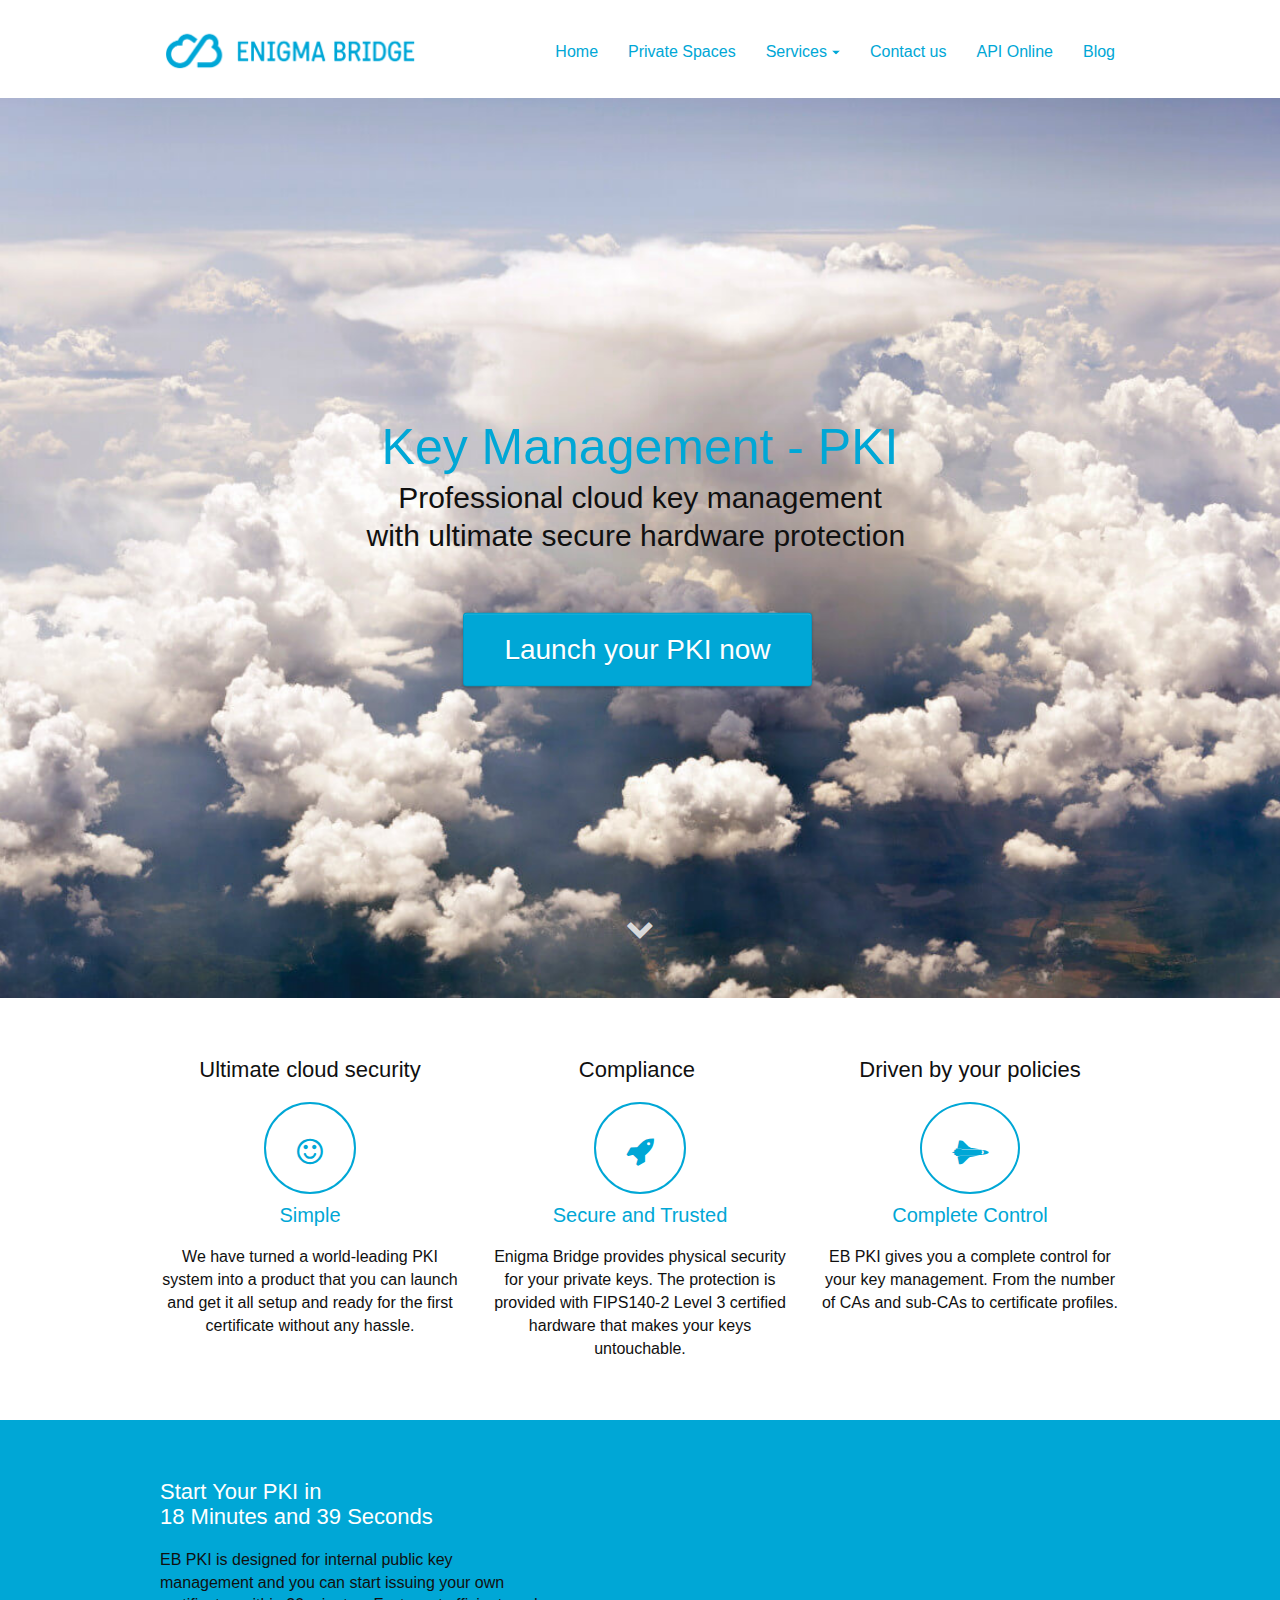
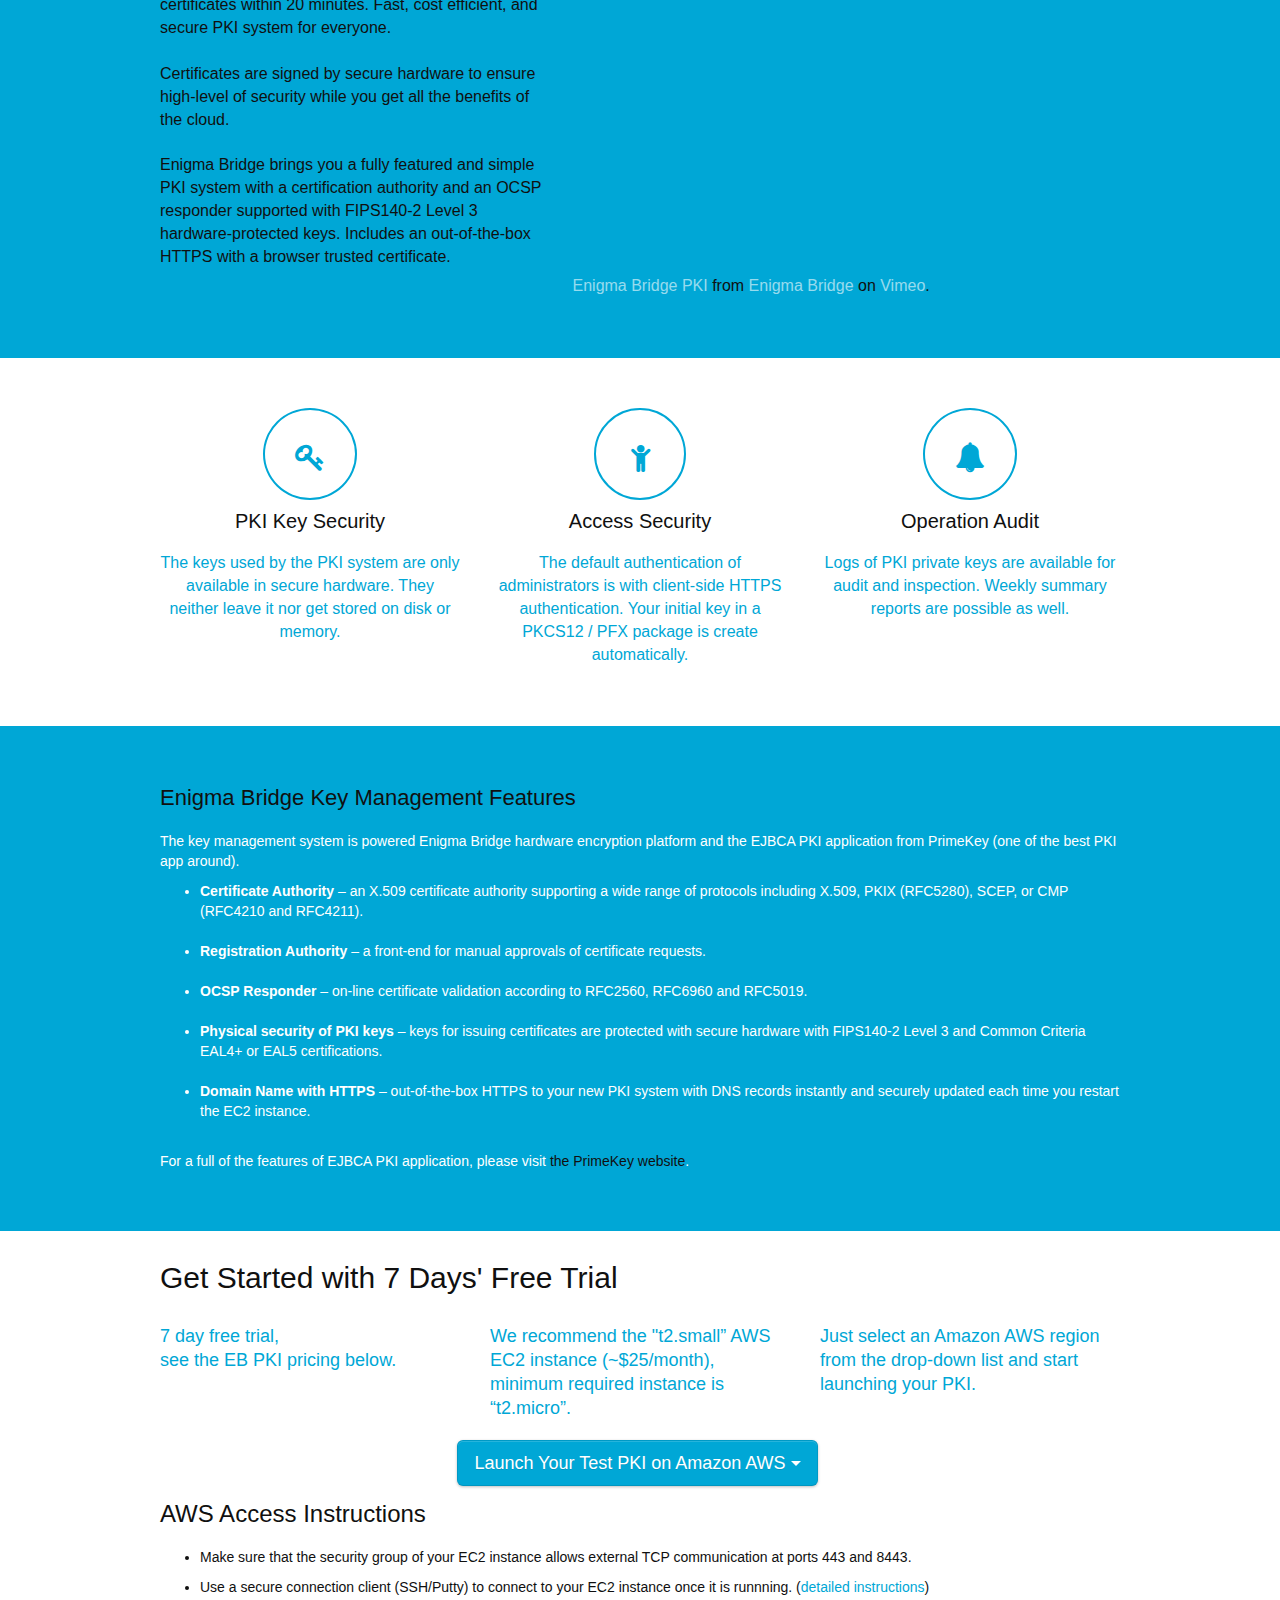
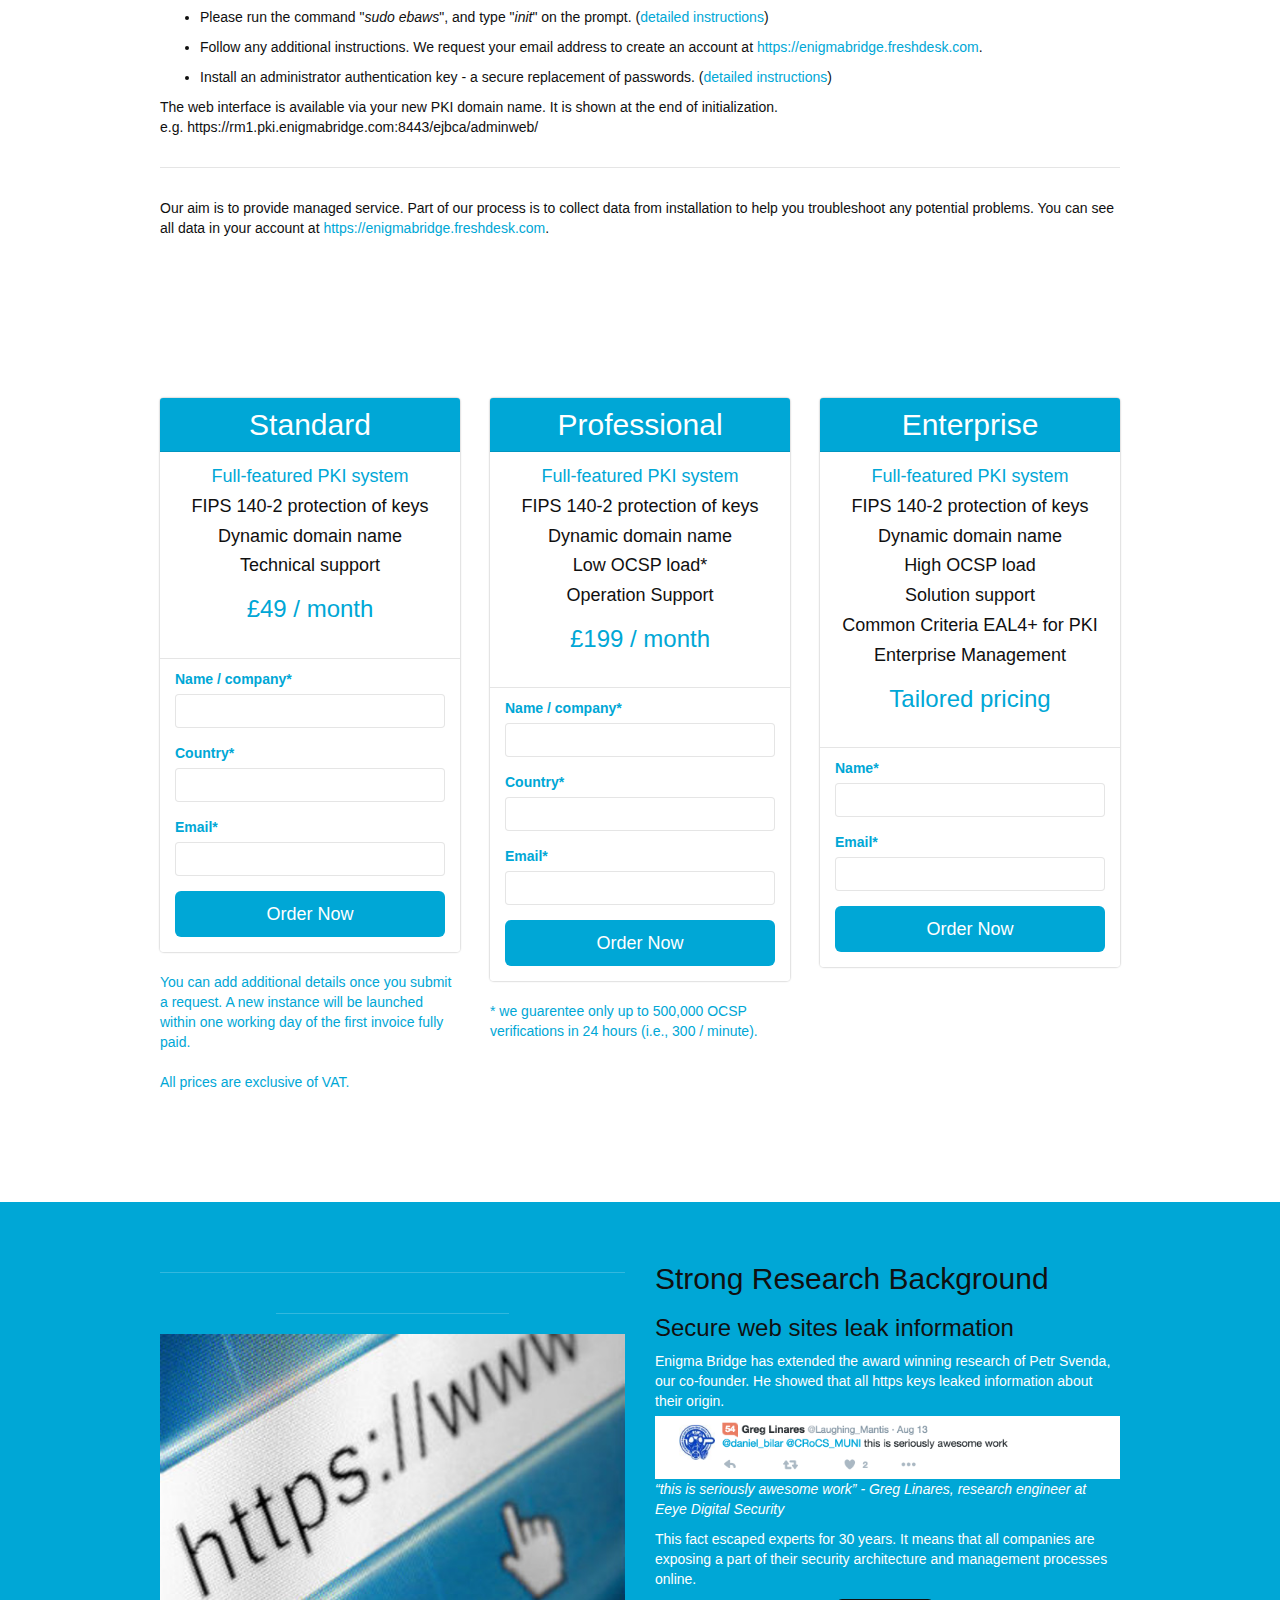
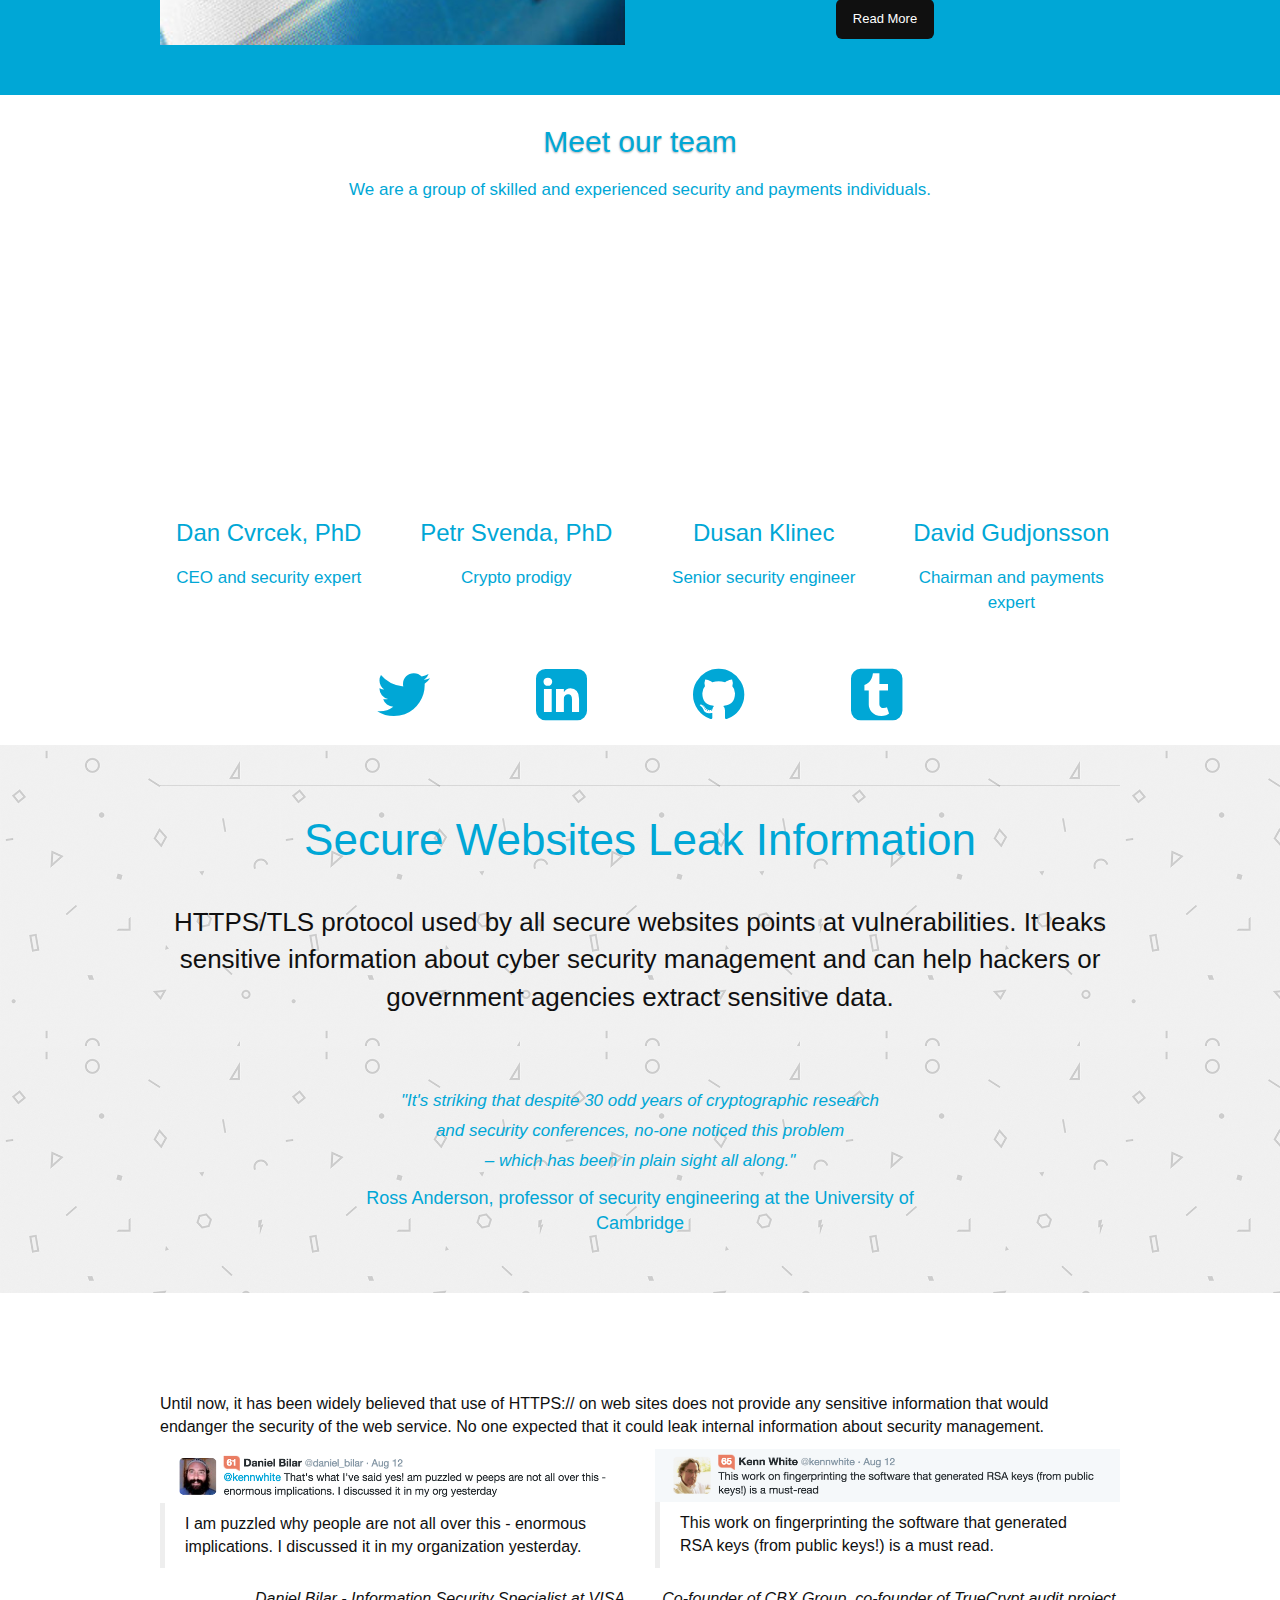
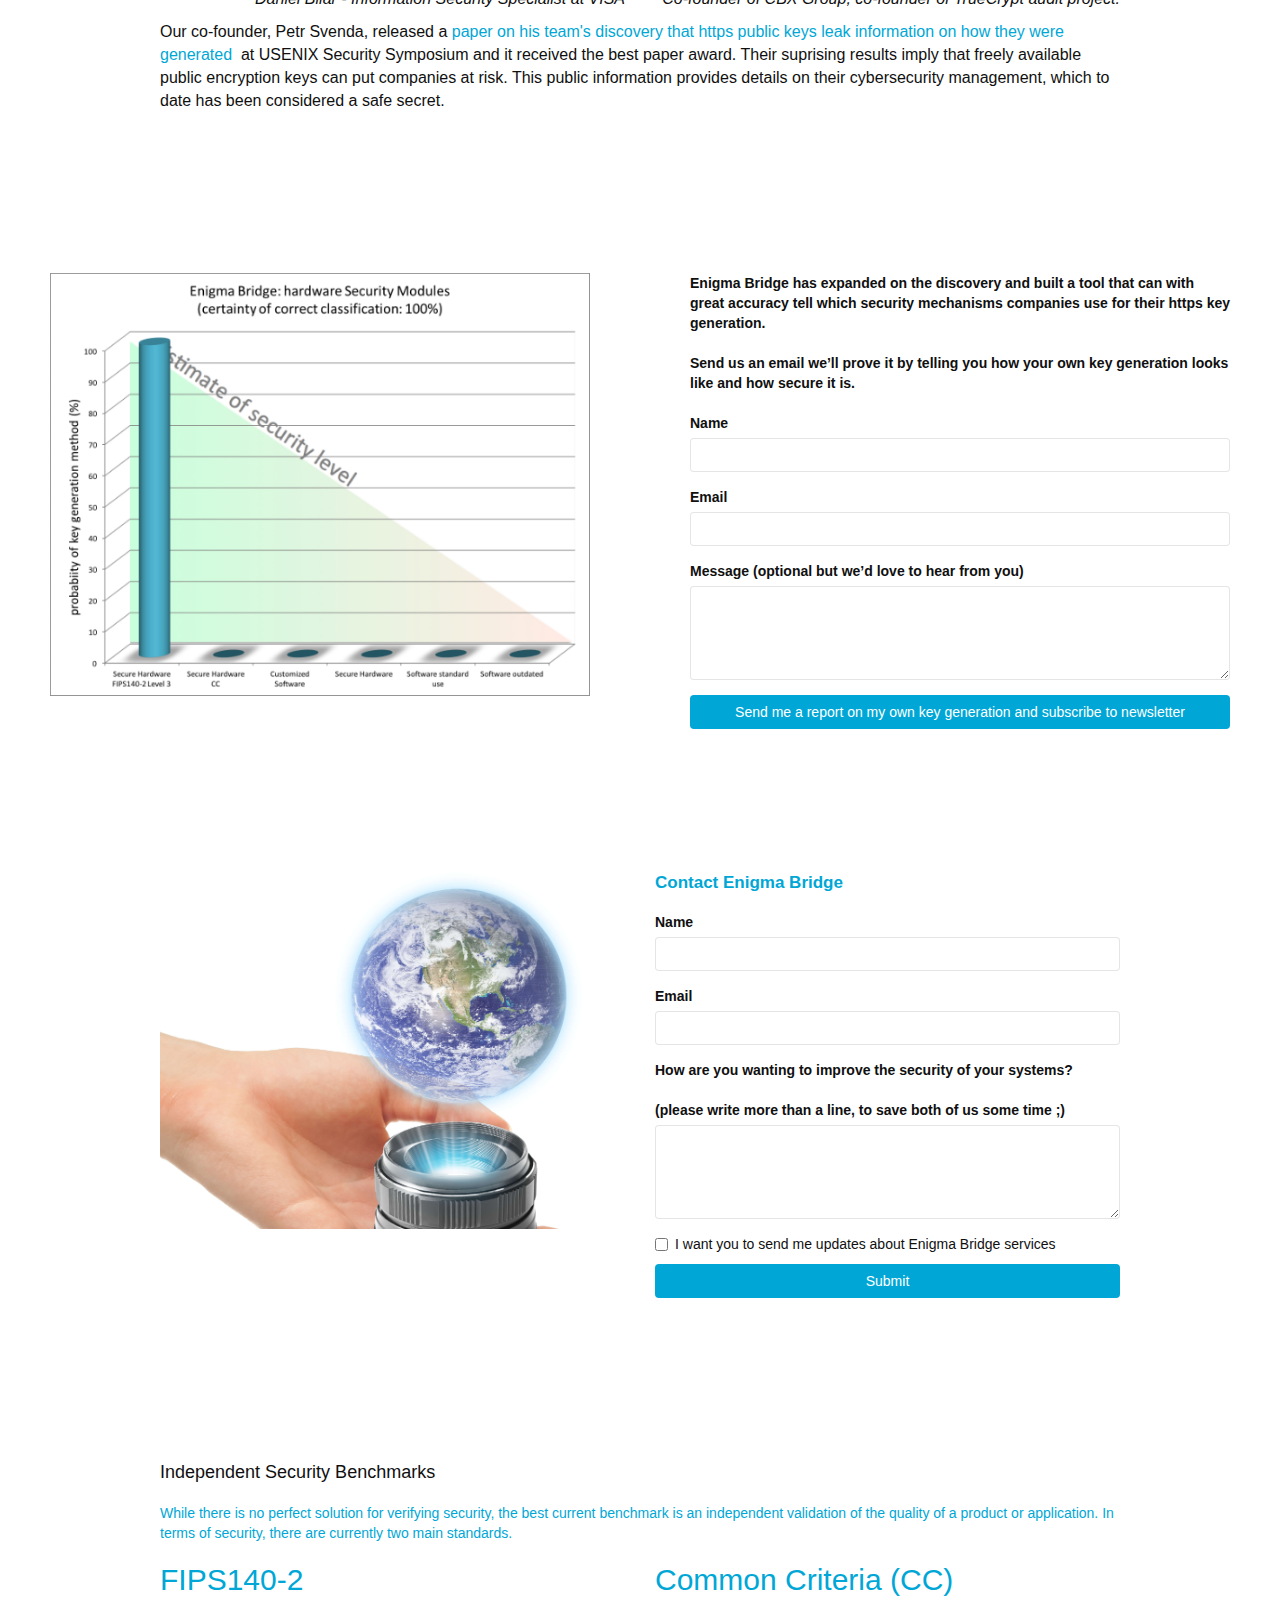
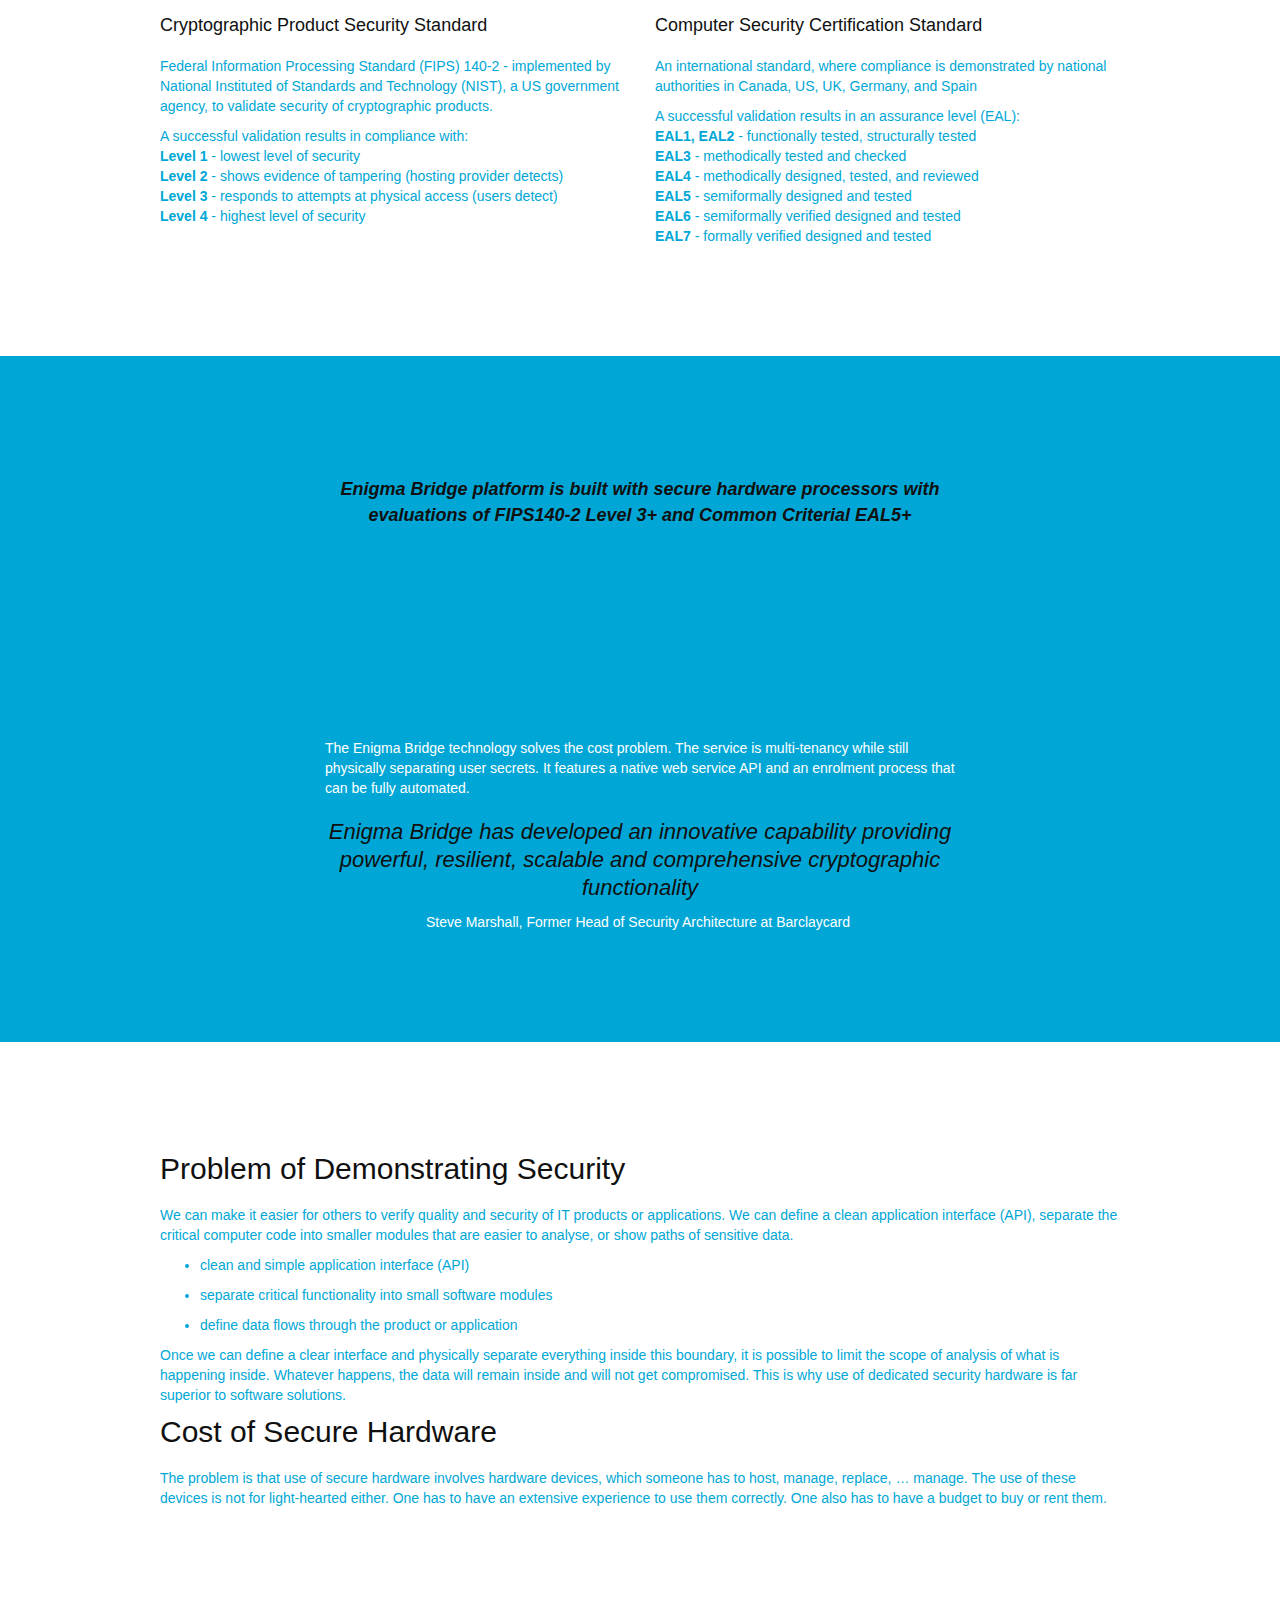
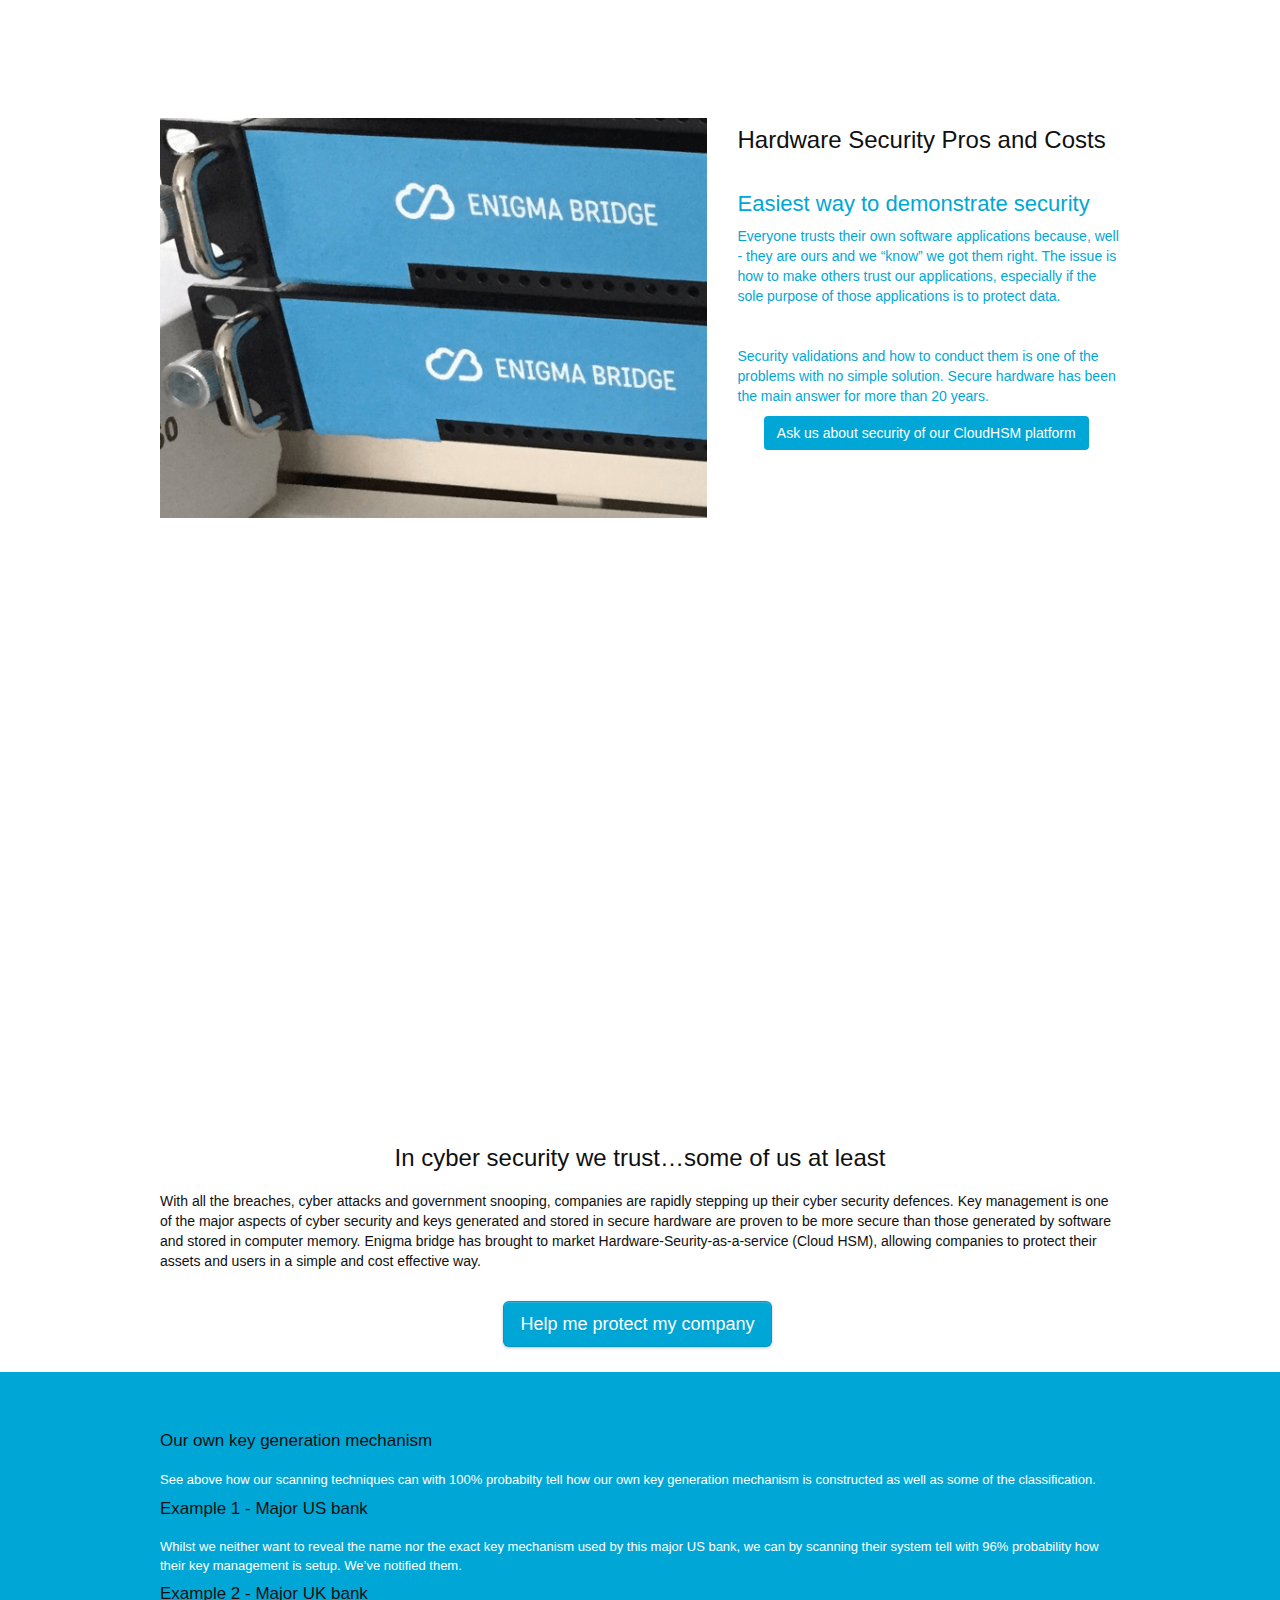
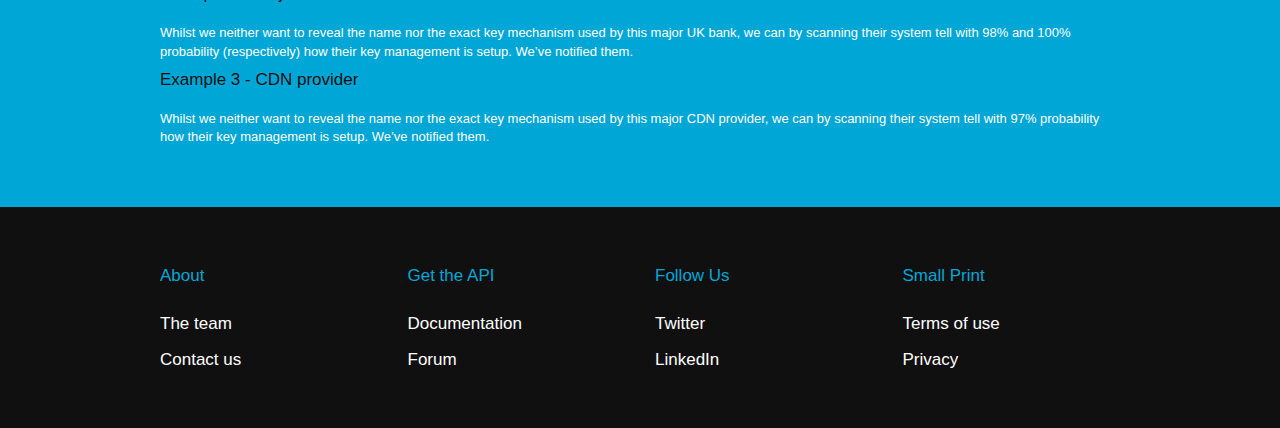
==== index.html @ a9247761 "first drop" ====
<!doctype html>
<html>
<head>
    <meta charset="utf-8">
    <meta name="keywords" content="Security, Encryption, cybersecurity, HTTPS, Enigma, PKI, IoT, Internet of things, Blockchain, AWS, cloudHSM, cloud HSM, hardware security module, payments, tokenisation, tokenization">
    <meta name="description" content="Regain control over your data and communication. Our Private Spaces provide secure and private gateway to internet and place to share and connect with people.">
    <meta name="viewport" content="width=device-width, initial-scale=1, user-scalable=0">
    <link rel="shortcut icon" type="image/png" href="favicon.png">
    
	<link rel="stylesheet" type="text/css" href="./css/bootstrap.min.css">
	<link rel="stylesheet" type="text/css" href="style.css">
	<link rel="stylesheet" href="./css/animate.min.css"><link rel="stylesheet" href="./css/font-awesome.min.css">
    
	<script src="./js/jquery-2.1.0.min.js"></script>
	<script src="./js/bootstrap.min.js"></script>
	<script src="./js/blocs.min.js"></script>
	<script src="./js/jqBootstrapValidation.js"></script>
	<script src="./js/formHandler.js"></script>
    <title>Enigma Bridge / Private Dimension in Cyberspace</title>
	<meta content="/img/logo2-rgb_cropped.gif" property="og:image" />
<meta content="200" property="og:image:width" />
    
<!-- Google Analytics -->
 <script type="text/javascript" src="https://s3.amazonaws.com/assets.freshdesk.com/widget/freshwidget.js"></script>
<script type="text/javascript">
	FreshWidget.init("", {"queryString": "&widgetType=popup&formTitle=Enigma+Help+%26+Support&submitTitle=Push+It&submitThanks=Thanks+for+getting+in+touch!&captcha=yes", "utf8": "✓", "widgetType": "popup", "buttonType": "text", "buttonText": "Help & Support", "buttonColor": "#00a7d7", "buttonBg": "#ffffff", "alignment": "1", "offset": "0px", "submitThanks": "Thanks for getting in touch!", "formHeight": "500px", "captcha": "yes", "url": "https://enigmabridge.freshdesk.com"} );
</script></script><!--Start of Tawk.to Script-->
<script type="text/javascript">
var Tawk_API=Tawk_API||{}, Tawk_LoadStart=new Date();
(function(){
var s1=document.createElement("script"),s0=document.getElementsByTagName("script")[0];
s1.async=true;
s1.src='https://embed.tawk.to/57a2055d00df04742fb54f1c/default';
s1.charset='UTF-8';
s1.setAttribute('crossorigin','*');
s0.parentNode.insertBefore(s1,s0);
})();
</script>
<!--End of Tawk.to Script--><script>
  (function(i,s,o,g,r,a,m){i['GoogleAnalyticsObject']=r;i[r]=i[r]||function(){
  (i[r].q=i[r].q||[]).push(arguments)},i[r].l=1*new Date();a=s.createElement(o),
  m=s.getElementsByTagName(o)[0];a.async=1;a.src=g;m.parentNode.insertBefore(a,m)
  })(window,document,'script','https://www.google-analytics.com/analytics.js','ga');

  ga('create', 'UA-84597687-1', 'auto');
  ga('send', 'pageview');
</script><!-- Google Tracking -->
<!-- Google Tag Manager -->
<script>(function(w,d,s,l,i){w[l]=w[l]||[];w[l].push({'gtm.start':
new Date().getTime(),event:'gtm.js'});var f=d.getElementsByTagName(s)[0],
j=d.createElement(s),dl=l!='dataLayer'?'&l='+l:'';j.async=true;j.src=
'https://www.googletagmanager.com/gtm.js?id='+i+dl;f.parentNode.insertBefore(j,f);
})(window,document,'script','dataLayer','GTM-MKFRQJG');</script>
<!-- End Google Tag Manager -->
<!-- Google Analytics END -->
    
</head>
<body>
<!-- Main container -->
<div class="page-container">
    
<!-- bloc-0 -->
<div class="bloc bgc-white l-bloc" id="bloc-0">
	<div class="container bloc-sm">
		<nav class="navbar row">
			<div class="navbar-header">
				<a class="navbar-brand" href="index.html"><img src="img/logo2-rgb_cropped.gif" height="50" /></a>
				<button id="nav-toggle" type="button" class="ui-navbar-toggle navbar-toggle" data-toggle="collapse" data-target=".navbar-1">
					<span class="sr-only">Toggle navigation</span><span class="icon-bar"></span><span class="icon-bar"></span><span class="icon-bar"></span>
				</button>
			</div>
			<div class="navbar-collapse navbar-1 collapse">
				<ul class="site-navigation nav navbar-nav">
					<li>
						<a href="index.html" class="ltc-rich-electric-blue">Home</a>
					</li>
					<li>
						<a href="index.html" class="ltc-rich-electric-blue">Private Spaces</a>
					</li>
					<li>
						<div class="dropdown">
							<a href="#" class="dropdown-toggle ltc-rich-electric-blue" data-toggle="dropdown" aria-expanded="false">Services<span class="caret"></span></a>
							<ul class="dropdown-menu" role="menu">
								<li>
									<a href="index.html" class="ltc-rich-electric-blue">Private Space</a>
								</li>
								<li>
									<a href="index.html" class="ltc-rich-electric-blue">Key Management (PKI)</a>
								</li>
								<li>
									<a href="index.html" class="ltc-rich-electric-blue">KeyTwist</a>
								</li>
								<li>
									<a href="index.html" class="ltc-rich-electric-blue">Secure Passwords</a>
								</li>
								<li>
									<a href="index.html" class="ltc-rich-electric-blue">Key Vault</a>
								</li>
								<li>
									<a href="index.html" class="ltc-rich-electric-blue">Hardware Security - HSM</a>
								</li>
								<li>
									<a href="index.html" class="ltc-rich-electric-blue">Payments and Tokenization</a>
								</li>
								<li>
									<a href="index.html" class="ltc-rich-electric-blue">HTTPS Security</a>
								</li>
								<li>
									<a href="index.html" class="ltc-rich-electric-blue">Enigma Link</a>
								</li>
							</ul>
						</div>
					</li>
					<li>
						<a href="index.html" class="ltc-rich-electric-blue">Contact us</a>
					</li>
					<li>
						<a href="https://api.enigmabridge.com" class="ltc-rich-electric-blue" target="_blank">API Online</a>
					</li>
					<li>
						<a href="https://dan.enigmabridge.com" class="ltc-rich-electric-blue" id="pl-undefined" target="_blank">Blog</a>
					</li>
				</ul>
			</div>
		</nav>
	</div>
</div>
<!-- bloc-0 END -->

<!-- bloc-1 -->
<div class="bloc bloc-fill-screen tc-rich-electric-blue bg-clouds-1200px-opt bgc-white" id="bloc-1">
	<div class="container fill-bloc-top-edge">
		<nav class="navbar row">
			<div class="navbar-header">
				<button id="nav-toggle" type="button" class="ui-navbar-toggle navbar-toggle" data-toggle="collapse" data-target=".navbar-1">
					<span class="sr-only">Toggle navigation</span><span class="icon-bar"></span><span class="icon-bar"></span><span class="icon-bar"></span>
				</button>
			</div>
			<div class="navbar-collapse navbar-1 collapse">
			</div>
		</nav>
	</div>
	<div class="container">
		<div class="row l-bloc">
			<div class="col-sm-12">
				<h1 class="text-center hero-bloc-text  tc-rich-electric-blue">
					Key Management - PKI
				</h1>
				<h2 class="text-center  tc-onyx mg-md ">
					Professional cloud key management <br>with ultimate secure hardware protection&nbsp;<br><br>
				</h2>
				<div class="text-center">
					<a class="btn btn-clean  btn-rich-electric-blue btn-xl" onclick="scrollToTarget('#gestartedpki')">Launch your PKI now</a>
				</div>
			</div>
		</div>
	</div>
	<div class="container fill-bloc-bottom-edge">
		<div class="row">
			<div class="col-sm-12">
				<a id="scroll-hero" class="blocs-hero-btn-dwn " href="#"><span class="fa fa-chevron-down"></span></a>
			</div>
		</div>
	</div>
</div>
<!-- bloc-1 END -->

<!-- bloc-2 -->
<div class="bloc bgc-white tc-onyx l-bloc" id="bloc-2">
	<div class="container bloc-md">
		<div class="row">
			<div class="col-sm-4">
				<h4 class="mg-md text-center  tc-onyx">
					Ultimate cloud security
				</h4>
				<div class="text-center">
					<span class="fa fa-smile-o icon-round icon-md icon-rich-electric-blue"></span>
				</div>
				<h3 class="text-center mg-md  tc-rich-electric-blue-2">
					Simple
				</h3>
				<p class="text-center ">
					We have turned a world-leading PKI system into a product that you can launch and get it all setup and ready for the first certificate without any hassle.
				</p>
			</div>
			<div class="col-sm-4">
				<h4 class="mg-md text-center  tc-onyx">
					Compliance&nbsp;
				</h4>
				<div class="text-center">
					<span class="fa fa-rocket icon-round icon-md icon-rich-electric-blue"></span>
				</div>
				<h3 class="text-center mg-md  tc-rich-electric-blue-2">
					Secure and Trusted
				</h3>
				<p class="text-center ">
					Enigma Bridge provides physical security for your private keys. The protection is provided with FIPS140-2 Level 3 certified hardware that makes your keys untouchable.
				</p>
			</div>
			<div class="col-sm-4">
				<h4 class="mg-md text-center  tc-onyx">
					Driven by your policies
				</h4>
				<div class="text-center">
					<span class="fa fa-space-shuttle icon-round icon-md icon-rich-electric-blue"></span>
				</div>
				<h3 class="text-center mg-md  tc-rich-electric-blue-2">
					Complete Control
				</h3>
				<p class="text-center ">
					EB PKI gives you a complete control for your key management. From the number of CAs and sub-CAs to certificate profiles.
				</p>
			</div>
		</div>
	</div>
</div>
<!-- bloc-2 END -->

<!-- bloc-3 -->
<div class="bloc tc-onyx bgc-rich-electric-blue d-bloc" id="bloc-3">
	<div class="container bloc-md">
		<div class="row">
			<div class="col-sm-5">
				<h3 class="mg-md  tc-white">
					Start Your PKI in <br>18 Minutes and 39 Seconds
				</h3>
				<p>
					EB PKI is designed for internal public key management and you can start issuing your own certificates within 20 minutes. Fast, cost efficient, and secure PKI system for everyone. <br> <br>Certificates are signed by secure hardware to ensure high-level of security while you get all the benefits of the cloud. <br><br>Enigma Bridge brings you a fully featured and simple PKI system with a certification authority and an OCSP responder supported with FIPS140-2 Level 3 hardware-protected keys. Includes an out-of-the-box HTTPS with a browser trusted certificate.
				</p>
			</div>
			<div class="col-sm-7">
				
					<iframe src="https://player.vimeo.com/video/193778797" width="600" height="400" frameborder="0" webkitallowfullscreen="" mozallowfullscreen="" allowfullscreen=""></iframe> <p><a href="https://vimeo.com/193778797" class="">Enigma Bridge PKI</a> from <a href="https://vimeo.com/user53274318">Enigma Bridge</a> on <a href="https://vimeo.com">Vimeo</a>.</p>
					
				
			</div>
		</div>
	</div>
</div>
<!-- bloc-3 END -->

<!-- bloc-4 -->
<div class="bloc bgc-white tc-rich-electric-blue-2 l-bloc" id="bloc-4">
	<div class="container bloc-md">
		<div class="row">
			<div class="col-sm-4">
				<div class="text-center">
					<span class="fa fa-key icon-round icon-md icon-rich-electric-blue "></span>
				</div>
				<h3 class="text-center mg-md  tc-onyx">
					PKI Key Security
				</h3>
				<p class="text-center ">
					The keys used by the PKI system are only available in secure hardware. They neither leave it nor get stored on disk or memory.
				</p>
			</div>
			<div class="col-sm-4">
				<div class="text-center">
					<span class="fa fa-child icon-round icon-md icon-rich-electric-blue "></span>
				</div>
				<h3 class="text-center mg-md  tc-onyx">
					Access Security
				</h3>
				<p class="text-center ">
					The default authentication of administrators is with client-side HTTPS authentication. Your initial key in a PKCS12 / PFX package is create automatically.
				</p>
			</div>
			<div class="col-sm-4">
				<div class="text-center">
					<span class="fa fa-bell icon-round icon-md  icon-rich-electric-blue"></span>
				</div>
				<h3 class="text-center mg-md  tc-onyx">
					Operation Audit
				</h3>
				<p class="text-center ">
					Logs of PKI private keys are available for audit and inspection. Weekly summary reports are possible as well.
				</p>
			</div>
		</div>
	</div>
</div>
<!-- bloc-4 END -->

<!-- bloc-5 -->
<div class="bloc bgc-rich-electric-blue tc-white d-bloc" id="bloc-5">
	<div class="container bloc-md">
		<div class="row">
			<div class="col-sm-12">
				<h1 class="mg-md  tc-onyx">
					Enigma Bridge Key Management Features
				</h1>
				<p>
					The key management system is powered Enigma Bridge hardware encryption platform and the EJBCA PKI application from PrimeKey (one of the best PKI app around).
				</p>
				<ul class="list-sp-md">
					<li>
						<p>
							<strong>Certificate Authority</strong> – an X.509 certificate authority supporting a wide range of protocols including X.509, PKIX (RFC5280), SCEP, or CMP (RFC4210 and RFC4211).
						</p>
					</li>
					<li>
						<p>
							<strong>Registration Authority</strong> – a front-end for manual approvals of certificate requests.
						</p>
					</li>
					<li>
						<p>
							<strong>OCSP Responder</strong> – on-line certificate validation according to RFC2560, RFC6960 and RFC5019.
						</p>
					</li>
					<li>
						<p>
							<strong>Physical security of PKI keys</strong> – keys for issuing certificates are protected with secure hardware with FIPS140-2 Level 3 and Common Criteria EAL4+ or EAL5 certifications.
						</p>
					</li>
					<li>
						<p>
							<strong>Domain Name with HTTPS</strong> – out-of-the-box HTTPS to your new PKI system with DNS records instantly and securely updated each time you restart the EC2 instance.
						</p>
					</li>
				</ul>
				<p>
					<br>For a full of the features of EJBCA PKI application, please visit <a class="ltc-onyx" href="https://www.ejbca.org/features.html" target="_blank">the PrimeKey website</a>.
				</p>
			</div>
		</div>
	</div>
</div>
<!-- bloc-5 END -->

<!-- gestartedpki -->
<div class="bloc tc-onyx bgc-white l-bloc" id="gestartedpki">
	<div class="container bloc-sm">
		<div class="row" id="b1">
			<div class="col-sm-12">
				<h2 class="mg-md tc-onyx" id="b">
					Get Started with 7 Days' Free Trial
				</h2>
				<div class="row">
					<div class="col-sm-4">
						<h5 class="mg-md  tc-rich-electric-blue-2">
							7 day free trial, <br>see the&nbsp;<a class="ltc-rich-electric-blue" onclick="scrollToTarget('#pkipricing')">EB PKI pricing below</a>. <br> <br><br>
						</h5>
					</div>
					<div class="col-sm-4">
						<h5 class="mg-md  tc-rich-electric-blue-2">
							We recommend the "t2.small” AWS EC2 instance (~$25/month), minimum required instance is “t2.micro”.
						</h5>
					</div>
					<div class="col-sm-4">
						<h5 class="mg-md  tc-rich-electric-blue-2">
							Just select an Amazon AWS region from the drop-down list and start launching your PKI. <br><br>
						</h5>
					</div>
				</div>
				<div class="text-center">
					<div class="btn-group btn-dropdown">
						<a href="#" class="btn dropdown-toggle btn-clean  btn-lg btn-rich-electric-blue" data-toggle="dropdown" aria-expanded="false">Launch Your Test PKI on Amazon AWS<span class="caret"></span></a>
						<ul class="dropdown-menu" role="menu">
							<li>
								<div class="text-center">
									<a href="https://console.aws.amazon.com/ec2/v2/home?region=eu-west-1#LaunchInstanceWizard:ami=ami-1b3c6468" class="a-btn ltc-rich-electric-blue">Ireland (eu-west-1)</a>
								</div>
							</li>
							<li>
								<div class="text-center">
									<a href="https://console.aws.amazon.com/ec2/v2/home?region=eu-central-1#LaunchInstanceWizard:ami=ami-0664a369" class="a-btn ltc-rich-electric-blue">Frankfurt (eu-central-1)</a>
								</div>
							</li>
							<li>
								<div class="text-center">
									<a href="https://console.aws.amazon.com/ec2/v2/home?region=us-east-1#LaunchInstanceWizard:ami=ami-f4cdf6e3" class="a-btn ltc-rich-electric-blue">Virginia (us-east-1)</a>
								</div>
							</li>
							<li>
								<div class="text-center">
									<a href="https://console.aws.amazon.com/ec2/v2/home?region=us-west-1#LaunchInstanceWizard:ami=ami-295c0b49" class="a-btn ltc-rich-electric-blue">California (us-west-1)</a>
								</div>
							</li>
						</ul>
					</div>
				</div>
				<h3 class="mg-md tc-onyx">
					AWS Access Instructions
				</h3>
				<ul>
					<li>
						<p>
							Make sure that the security group of your EC2 instance allows external TCP communication at ports 443 and 8443.
						</p>
					</li>
					<li>
						<p>
							Use a secure connection client (SSH/Putty) to connect to your EC2 instance once it is runnning. (<a class="ltc-rich-electric-blue" href="https://enigmabridge.freshdesk.com/solution/articles/19000034806" target="_blank">detailed instructions</a>)<br>
						</p>
					</li>
					<li>
						<p>
							Please run the command "<i>sudo ebaws</i>", and type "<i>init</i>" on the prompt. (<a class="ltc-rich-electric-blue" href="https://enigmabridge.freshdesk.com/solution/articles/19000034806">detailed instructions</a>)
						</p>
					</li>
					<li>
						<p>
							Follow any additional instructions. We request your email address to create an account at&nbsp;<a class="ltc-rich-electric-blue" href="https://enigmabridge.freshdesk.com" target="_blank">https://enigmabridge.freshdesk.com</a>.
						</p>
					</li>
					<li>
						<p>
							Install an administrator authentication key - a secure replacement of passwords. (<a class="ltc-rich-electric-blue" href="https://enigmabridge.freshdesk.com/solution/articles/19000013076" target="_blank">detailed instructions</a>)<br>
						</p>
					</li>
				</ul>
				<p>
					The web interface is available via your new PKI domain name.&nbsp;It is shown at the end of initialization. <br>e.g. https://rm1.pki.enigmabridge.com:8443/ejbca/adminweb/
				</p>
				<div class="divider-h">
					<span class="divider"></span>
				</div>
				<p class="mg-lg ">
					Our aim is to provide managed service. Part of our process is to collect data from installation to help you troubleshoot any potential problems. You can see all data in your account at&nbsp;<a class="ltc-rich-electric-blue" href="https://enigmabridge.freshdesk.com" target="_blank">https://enigmabridge.freshdesk.com</a>.
				</p>
			</div>
		</div>
	</div>
</div>
<!-- gestartedpki END -->

<!-- pkipricing -->
<div class="bloc bgc-white tc-rich-electric-blue-2 l-bloc" id="pkipricing">
	<div class="container bloc-lg">
		<div class="row">
			<div class="col-sm-4">
				<div class="panel">
					<div class="panel-heading bgc-rich-electric-blue-2">
						<h2 class="mg-clear text-center tc-white">
							Standard
						</h2>
					</div>
					<div class="panel-body">
						<ul class="list-unstyled list-sp-md">
							<li>
								<h4 class="text-center mg-clear tc-onyx">
									<a class="ltc-rich-electric-blue" href="https://www.ejbca.org/features.html" target="_blank">Full-featured PKI system</a><br>
								</h4>
							</li>
							<li>
								<h4 class="text-center mg-clear tc-onyx">
									FIPS 140-2 protection of keys
								</h4>
							</li>
							<li>
								<h4 class="text-center mg-clear tc-onyx">
									Dynamic domain name
								</h4>
							</li>
							<li>
								<h4 class="text-center mg-clear tc-onyx">
									Technical support
								</h4>
							</li>
							<li>
								<h3 class="text-center mg-md tc-rich-electric-blue">
									£49 / month
								</h3>
							</li>
						</ul>
					</div>
					<div class="panel-footer">
						<form id="form_pki1" novalidate success-msg="Your message has been sent and we will be in touch shortly. Please check your mailbox for an initial support ticket." fail-msg="Sorry it seems that our mail server is not responding, please email us directly at support@enigmabridge.com">
							<div class="form-group">
								<label>
									Name / company*
								</label>
								<input id="name_pki1" class="form-control" required />
							</div>
							<div class="form-group">
								<label>
									Country*
								</label>
								<input class="form-control" id="country_pki1" required />
							</div>
							<div class="form-group">
								<label>
									Email*
								</label>
								<input id="email_pki1" class="form-control" type="email" required />
							</div> 
							<button class="bloc-button btn btn-lg btn-block btn-rich-electric-blue" type="submit">
								Order Now
							</button>
						</form>
					</div>
				</div>
				<p>
					You can add additional details once you submit a request. A new instance will be launched within one working day of the first invoice fully paid.&nbsp;<br>&nbsp;<br>All prices are exclusive of VAT.
				</p>
			</div>
			<div class="col-sm-4">
				<div class="panel">
					<div class="panel-heading bgc-rich-electric-blue-2">
						<h2 class="mg-clear text-center tc-white">
							Professional
						</h2>
					</div>
					<div class="panel-body">
						<ul class="list-unstyled list-sp-md">
							<li>
								<h4 class="text-center mg-clear tc-onyx">
									<a class="ltc-rich-electric-blue" href="https://www.ejbca.org/features.html" target="_blank">Full-featured PKI system</a><br>
								</h4>
							</li>
							<li>
								<h4 class="text-center mg-clear tc-onyx">
									FIPS 140-2 protection of keys
								</h4>
							</li>
							<li>
								<h4 class="text-center mg-clear tc-onyx">
									Dynamic domain name
								</h4>
							</li>
							<li>
								<h4 class="text-center mg-clear tc-onyx">
									Low OCSP load*
								</h4>
							</li>
							<li>
								<h4 class="text-center mg-clear tc-onyx">
									Operation Support
								</h4>
							</li>
							<li>
								<h3 class="text-center mg-md tc-rich-electric-blue">
									£199 / month
								</h3>
							</li>
						</ul>
					</div>
					<div class="panel-footer">
						<form id="form_pki2" novalidate success-msg="Your message has been sent and we will be in touch shortly. Please check your mailbox for an initial support ticket." fail-msg="Sorry it seems that our mail server is not responding, please email us directly at support@enigmabridge.com">
							<div class="form-group">
								<label>
									Name / company*
								</label>
								<input id="name_pki2" class="form-control" required />
							</div>
							<div class="form-group">
								<label>
									Country*
								</label>
								<input class="form-control" id="country_pki2" />
							</div>
							<div class="form-group">
								<label>
									Email*
								</label>
								<input id="email_pki2" class="form-control" type="email" required />
							</div> 
							<button class="bloc-button btn btn-lg btn-block btn-rich-electric-blue" type="submit">
								Order Now
							</button>
						</form>
					</div>
				</div>
				<p>
					* we guarentee only up to 500,000 OCSP verifications in 24 hours (i.e., 300 / minute).
				</p>
			</div>
			<div class="col-sm-4">
				<div class="panel">
					<div class="panel-heading bgc-rich-electric-blue-2">
						<h2 class="mg-clear text-center tc-white">
							Enterprise
						</h2>
					</div>
					<div class="panel-body">
						<ul class="list-unstyled list-sp-md">
							<li>
								<h4 class="text-center mg-clear tc-onyx">
									<a class="ltc-rich-electric-blue" href="https://www.ejbca.org/features.html" target="_blank">Full-featured PKI system</a><br>
								</h4>
							</li>
							<li>
								<h4 class="text-center mg-clear tc-onyx">
									FIPS 140-2 protection of keys
								</h4>
							</li>
							<li>
								<h4 class="text-center mg-clear tc-onyx">
									Dynamic domain name
								</h4>
							</li>
							<li>
								<h4 class="text-center mg-clear tc-onyx">
									High OCSP load
								</h4>
							</li>
							<li>
								<h4 class="text-center mg-clear tc-onyx">
									Solution support
								</h4>
							</li>
							<li>
								<h4 class="text-center mg-clear tc-onyx">
									Common Criteria EAL4+ for PKI
								</h4>
							</li>
							<li>
								<h4 class="text-center mg-clear tc-onyx">
									Enterprise Management
								</h4>
							</li>
							<li>
								<h3 class="text-center mg-md tc-rich-electric-blue">
									Tailored pricing
								</h3>
							</li>
						</ul>
					</div>
					<div class="panel-footer">
						<form id="form_pki3" novalidate success-msg="Your message has been sent and we will be in touch shortly. Please check your mailbox for an initial support ticket." fail-msg="Sorry it seems that our mail server is not responding, please email us directly at support@enigmabridge.com">
							<div class="form-group">
								<label>
									Name*
								</label>
								<input id="name_pki3" class="form-control" required />
							</div>
							<div class="form-group">
								<label>
									Email*
								</label>
								<input id="email_pki3" class="form-control" type="email" required />
							</div> 
							<button class="bloc-button btn btn-lg btn-block btn-rich-electric-blue" type="submit">
								Order Now
							</button>
						</form>
					</div>
				</div>
			</div>
		</div>
	</div>
</div>
<!-- pkipricing END -->

<!-- bloc-8 -->
<div class="bloc tc-white bgc-rich-electric-blue d-bloc" id="bloc-8">
	<div class="container bloc-md">
		<div class="row">
			<div class="col-sm-6">
				<div class="divider-h">
					<span class="divider"></span>
				</div>
				<div class="divider-h">
					<span class="divider divider-half"></span>
				</div><img src="img/httpskeys.jpg" class="img-responsive" />
			</div>
			<div class="col-sm-6">
				<h2 class="mg-md tc-onyx">
					Strong Research Background
				</h2>
				<h3 class="mg-sm  tc-onyx">
					Secure web sites leak information
				</h3>
				<p class=" mg-sm">
					Enigma Bridge has extended the award winning research of Petr Svenda, our co-founder. He showed that all https keys leaked information about their origin.<br>
				</p><img src="img/quotation_GregLinares.png" class="img-responsive" />
				<p>
					<i>“this is seriously awesome work” - Greg Linares, research engineer at Eeye Digital Security</i>
				</p>
				<p>
					This fact escaped experts for 30 years. It means that all companies are exposing a part of their security architecture and management processes online.&nbsp;
				</p>
				<div class="text-center">
					<a href="index.html" class="btn  btn-lg btn-onyx">Read More</a>
				</div>
			</div>
		</div>
	</div>
</div>
<!-- bloc-8 END -->

<!-- team -->
<div class="bloc bgc-white tc-rich-electric-blue-2 l-bloc" id="team">
	<div class="container bloc-sm">
		<div class="row">
			<div class="col-sm-12">
				<h2 class="text-center mg-md sm-shadow tc-rich-electric-blue">
					Meet our team
				</h2>
				<p class="sub-heading text-center ">
					We are a group of skilled and experienced security and payments individuals.
				</p>
			</div>
		</div>
		<div class="row voffset-lg">
			<div class="col-sm-3">
				<a href="http://www.dancvrcek.com/" target="_blank"><img src="img/dan270.jpg" class="swing-hvr center-block img-responsive animated" /></a>
				<h3 class="text-center mg-md tc-rich-electric-blue">
					<a class="ltc-rich-electric-blue" href="https://linkedin.com/in/DanCvrcek" target="_blank">Dan Cvrcek, PhD</a><br>
				</h3>
				<p class="text-center ">
					CEO and security expert
				</p>
			</div>
			<div class="col-sm-3">
				<img src="img/petr270.jpg" class="img-responsive swing-hvr center-block animated" />
				<h3 class="text-center mg-md tc-rich-electric-blue">
					<a class="ltc-rich-electric-blue" href="https://cz.linkedin.com/in/petr-svenda-58b27ab" target="_blank">Petr Svenda, PhD</a><br>
				</h3>
				<p class="text-center ">
					Crypto prodigy
				</p>
			</div>
			<div class="col-sm-3">
				<img src="img/dusan270.jpg" class="img-responsive swing-hvr center-block animated" />
				<h3 class="text-center mg-md tc-rich-electric-blue">
					<a class="ltc-rich-electric-blue" href="https://cz.linkedin.com/in/dklinec/en" target="_blank">Dusan Klinec</a><br>
				</h3>
				<p class="text-center ">
					Senior security engineer
				</p>
			</div>
			<div class="col-sm-3">
				<a href="http://www.davidgudjonsson.com" target="_blank"><img src="img/david270.jpg" class="img-responsive swing-hvr center-block animated" /></a>
				<h3 class="text-center mg-md tc-rich-electric-blue">
					<a class="ltc-rich-electric-blue" href="https://uk.linkedin.com/in/davidgudjonsson" target="_blank">David Gudjonsson</a><br>
				</h3>
				<p class="text-center ">
					Chairman and payments expert
				</p>
			</div>
		</div>
	</div>
</div>
<!-- team END -->

<!-- bloc-10 -->
<div class="bloc bgc-white l-bloc" id="bloc-10">
	<div class="container bloc-sm">
		<div class="row">
			<div class="col-xs-12 col-md-8 col-md-offset-2">
				<div class="col-sm-3">
					<div class="text-center">
						<a class="social-lg" href="https://twitter.com/enigmabridge" target="_blank"></a>
						<div class="text-center">
							<a class="social-lg" href="https://twitter.com/enigmabridge" target="_blank"></a><a href="https://twitter.com/enigmacloud" target="_blank"><span class="fa fa-twitter icon-rich-electric-blue icon-lg"></span></a>
						</div>
					</div>
				</div>
				<div class="col-sm-3">
					<div class="text-center">
						<a class="social-lg" href="https://www.linkedin.com/company/enigma-bridge-ltd" target="_blank"></a>
						<div class="text-center">
							<a class="social-lg" href="https://www.linkedin.com/company/enigma-bridge-ltd" target="_blank"></a><a href="https://www.linkedin.com/company/enigma-bridge-ltd" target="_blank"><span class="fa fa-linkedin-square icon-rich-electric-blue icon-lg"></span></a>
						</div>
					</div>
				</div>
				<div class="col-sm-3">
					<div class="text-center">
						<a class="social-lg" href="https://github.com/EnigmaBridge" target="_blank"></a>
						<div class="text-center">
							<a class="social-lg" href="https://github.com/EnigmaBridge" target="_blank"></a><a href="https://github.com/EnigmaBridge" target="_blank"><span class="fa fa-github icon-rich-electric-blue icon-lg"></span></a>
						</div>
					</div>
				</div>
				<div class="col-sm-3">
					<div class="text-center">
						<a class="social-lg" href="http://www.dancvrcek.com/" target="_blank"></a>
						<div class="text-center">
							<a class="social-lg" href="http://www.dancvrcek.com/" target="_blank"></a><a href="https://dancvrcek.com" target="_blank"><span class="fa fa-tumblr-square icon-rich-electric-blue icon-lg"></span></a>
						</div>
					</div>
				</div>
			</div>
		</div>
	</div>
</div>
<!-- bloc-10 END -->

<!-- bloc-11 -->
<div class="bloc bgc-white bloc-bg-texture texture-geometry-shapes tc-onyx l-bloc" id="bloc-11">
	<div class="container bloc-sm">
		<div class="row">
			<div class="col-sm-12">
				<div class="divider-h">
					<span class="divider"></span>
				</div>
				<h1 class="text-center  tc-rich-electric-blue-2 mg-lg">
					Secure Websites Leak Information
				</h1>
				<p class="text-center ">
					HTTPS/TLS protocol used by all secure websites points at vulnerabilities. It leaks sensitive information about cyber security management and can help hackers or government agencies extract sensitive data.
				</p>
			</div>
		</div>
	</div>
</div>
<!-- bloc-11 END -->

<!-- bloc-12 -->
<div class="bloc tc-rich-electric-blue-2 bgc-white bloc-bg-texture texture-geometry-shapes l-bloc" id="bloc-12">
	<div class="container bloc-sm">
		<div class="row">
			<div class="col-xs-12 col-md-8 col-md-offset-2">
				<h3 class="statement-bloc-text  tc-rich-electric-blue">
					"It's striking that despite 30 odd years of cryptographic research <br>and security conferences, no-one noticed this problem <br>– which has been in plain sight all along."
				</h3>
				<p class="text-center ">
					Ross Anderson, professor of security engineering at the University of Cambridge <br><br>
				</p>
			</div>
		</div>
	</div>
</div>
<!-- bloc-12 END -->

<!-- bloc-13 -->
<div class="bloc tc-onyx bgc-white l-bloc" id="bloc-13">
	<div class="container bloc-lg">
		<div class="row">
			<div class="col-sm-12">
				<p>
					Until now, it has been widely believed that use of HTTPS:// on web sites does not provide any sensitive information that would endanger the security of the web service. No one expected that it could leak internal information about security management.
				</p>
				<div class="row">
					<div class="col-sm-6">
						<img src="img/quotation_Bilar2.png" class="img-responsive" />
						<blockquote>
							<p>
								I am puzzled why people are not all over this - enormous implications. I discussed it in my organization yesterday. <br>
							</p>
						</blockquote>
						<p class="text-right ">
							<i>Daniel Bilar - Information Security Specialist at VISA</i>
						</p>
					</div>
					<div class="col-sm-6">
						<img src="img/quotation_KennWhite2.png" class="img-responsive" />
						<blockquote>
							<p>
								This work on fingerprinting the software that generated RSA keys (from public keys!) is a must read. <br>
							</p>
						</blockquote>
						<p class="text-right ">
							<i>Co-founder of CBX Group, co-founder of TrueCrypt audit project.</i>
						</p>
					</div>
				</div>
				<p>
					Our co-founder, Petr Svenda, released a&nbsp;<a class="ltc-rich-electric-blue" href="https://www.usenix.org/conference/usenixsecurity16/technical-sessions/presentation/svenda" target="_blank">paper on his team's discovery that https public keys leak information on how they were generated</a>&nbsp; at USENIX Security Symposium and it received the best paper award. Their suprising results imply that freely available public encryption keys can put companies at risk. This public information provides details on their cybersecurity management, which to date has been considered a safe secret.
				</p>
			</div>
		</div>
	</div>
</div>
<!-- bloc-13 END -->

<!-- Bloc Group -->
<div class='bloc-group'>

<!-- bloc-14 -->
<div class="bloc bloc-tile-2 bgc-white l-bloc" id="bloc-14">
	<div class="container bloc-md">
		<div class="row">
			<div class="col-sm-12">
				<img src="img/eb2.png" class="img-responsive pull-right" />
			</div>
		</div>
	</div>
</div>
<!-- bloc-14 END -->

<!-- bloc-15 -->
<div class="bloc bloc-tile-2 tc-onyx bgc-white l-bloc" id="bloc-15">
	<div class="container bloc-md">
		<div class="row">
			<div class="col-sm-12">
				<form id="form_https" novalidate success-msg="Your message has been sent." fail-msg="Sorry it seems that our mail server is not responding, Sorry for the inconvenience!">
					<div class="form-group">
						<label>
							Enigma Bridge has expanded on the discovery and built a tool that can with great accuracy tell which security mechanisms companies use for their https key generation.<br><br>Send us an email we&rsquo;ll prove it by telling you how your own key generation looks like and how secure it is.
						</label>
					</div>
					<div class="form-group">
						<label>
							Name
						</label>
						<input id="https_name" class="form-control" required />
					</div>
					<div class="form-group">
						<label>
							Email
						</label>
						<input id="https_email" class="form-control" type="email" required />
					</div>
					<div class="form-group">
						<label>
							Message (optional but we&rsquo;d love to hear from you)
						</label><textarea id="https_message" class="form-control" rows="4" cols="50"></textarea>
					</div> 
					<button class="bloc-button btn btn-block btn-rich-electric-blue" type="submit">
						Send me a report on my own key generation and subscribe to newsletter
					</button>
				</form>
			</div>
		</div>
	</div>
</div>
<!-- bloc-15 END -->
</div>
<!-- Bloc Group END -->

<!-- form-contact-us -->
<div class="bloc tc-onyx bgc-white" id="form-contact-us">
	<div class="container bloc-md">
		<div class="row voffset bgc-white">
			<div class="col-sm-6">
				<img src="img/worldAtHand.png" class="img-responsive" />
			</div>
			<div class="col-sm-6">
				<form id="form_contact" novalidate success-msg="Your message has been sent." fail-msg="Sorry it seems that our mail server is not responding, Sorry for the inconvenience!">
					<h4 class="mg-md tc-rich-electric-blue ">
						<strong>Contact Enigma Bridge</strong>
					</h4>
					<div class="form-group">
						<label>
							Name
						</label>
						<input id="contact_name" class="form-control" required />
					</div>
					<div class="form-group">
						<label>
							Email
						</label>
						<input id="contact_email" class="form-control" type="email" required />
					</div>
					<div class="form-group">
						<label>
							How are you wanting to improve the security of your systems?<br>&nbsp;<br>(please write more than a line, to save both of us some time ;)
						</label><textarea id="contact_message" class="form-control" rows="4" cols="50" required></textarea>
					</div>
					<div class="checkbox">
						<label>
							<input type="checkbox" id="subscriptionrequest" />I want you to send me updates about Enigma Bridge services
						</label>
					</div> 
					<button class="bloc-button btn btn-block btn-rich-electric-blue" type="submit">
						Submit
					</button>
				</form>
			</div>
		</div>
	</div>
</div>
<!-- form-contact-us END -->

<!-- bloc-17 -->
<div class="bloc tc-rich-electric-blue-2 bgc-white" id="bloc-17">
	<div class="container bloc-lg">
		<div class="row">
			<div class="col-sm-12">
				<h3 class="mg-md  tc-onyx">
					Independent Security Benchmarks
				</h3>
				<p>
					While there is no perfect solution for verifying security, the best current benchmark is an independent validation of the quality of a product or application. In terms of security, there are currently two main standards.
				</p>
				<div class="row">
					<div class="col-sm-6">
						<h2 class="mg-md">
							FIPS140-2
						</h2>
						<h3 class="mg-md  tc-onyx">
							Cryptographic Product Security Standard
						</h3>
						<p>
							Federal Information Processing Standard (FIPS) 140-2 - implemented by National Instituted of Standards and Technology (NIST), a US government agency, to validate security of cryptographic products.
						</p>
						<p>
							A successful validation results in compliance with: <br> <strong>Level 1</strong> - lowest level of security <br><strong>Level 2</strong> - shows evidence of tampering&nbsp;(hosting provider detects)<br><strong>Level 3</strong> - responds to attempts at physical access (users detect) <br><strong>Level 4</strong> -&nbsp;highest level of security
						</p>
					</div>
					<div class="col-sm-6">
						<h2 class="mg-md">
							Common Criteria (CC)
						</h2>
						<h3 class="mg-md  tc-onyx">
							Computer Security Certification Standard
						</h3>
						<p>
							An international standard, where compliance is demonstrated by national authorities in Canada, US, UK, Germany, and Spain
						</p>
						<p>
							A successful validation results in an assurance level (EAL): <br><strong>EAL1, EAL2</strong> - functionally tested, structurally tested <br><strong>EAL3</strong> - methodically tested and checked <br><strong>EAL4</strong> - methodically designed, tested, and reviewed <br><strong>EAL5</strong> - semiformally designed and tested <br><strong>EAL6</strong> - semiformally verified designed and tested <br><strong>EAL7</strong> - formally verified designed and tested
						</p>
					</div>
				</div>
			</div>
		</div>
	</div>
</div>
<!-- bloc-17 END -->

<!-- bloc-18 -->
<div class="bloc bgc-rich-electric-blue-2 d-bloc" id="bloc-18">
	<div class="container bloc-lg">
		<div class="row">
			<div class="col-xs-12 col-md-8 col-md-offset-2">
				<h3 class="statement-bloc-text  tc-onyx">
					<strong>Enigma Bridge platform is built with secure hardware processors with evaluations of FIPS140-2 Level 3+ and Common Criterial EAL5+</strong>
				</h3>
			</div>
		</div>
	</div>
</div>
<!-- bloc-18 END -->

<!-- bloc-19 -->
<div class="bloc tc-white bgc-rich-electric-blue" id="bloc-19">
	<div class="container bloc-lg">
		<div class="row">
			<div class="col-xs-12 col-md-8 col-md-offset-2">
				<p>
					The Enigma Bridge technology solves the cost problem. The service is multi-tenancy while still physically separating user secrets. It features a native web service API and an enrolment process that can be fully automated.
				</p>
				<h2 class="statement-bloc-text  tc-onyx">
					Enigma Bridge has developed an innovative capability providing powerful, resilient, scalable and comprehensive cryptographic functionality
				</h2>
				<p class="text-center">
					Steve Marshall, Former Head of Security Architecture at Barclaycard&nbsp;<br>
				</p>
			</div>
		</div>
	</div>
</div>
<!-- bloc-19 END -->

<!-- bloc-20 -->
<div class="bloc tc-rich-electric-blue-2 bgc-white" id="bloc-20">
	<div class="container bloc-lg">
		<div class="row">
			<div class="col-sm-12">
				<h2 class="mg-md tc-onyx">
					Problem of Demonstrating Security
				</h2>
				<p>
					We can make it easier for others to verify quality and security of IT products or applications. We can define a clean application interface (API), separate the critical computer code into smaller modules that are easier to analyse, or show paths of sensitive data.
				</p>
				<ul>
					<li>
						<p>
							clean and simple application interface (API)
						</p>
					</li>
					<li>
						<p>
							separate critical functionality into small software modules
						</p>
					</li>
					<li>
						<p>
							define data flows through the product or application
						</p>
					</li>
				</ul>
				<p>
					Once we can define a clear interface and physically separate everything inside this boundary, it is possible to limit the scope of analysis of what is happening inside. Whatever happens, the data will remain inside and will not get compromised. This is why use of dedicated security hardware is far superior to software solutions.
				</p>
				<h2 class="mg-md tc-onyx">
					Cost of Secure Hardware
				</h2>
				<p>
					The problem is that use of secure hardware involves hardware devices, which someone has to host, manage, replace, … manage. The use of these devices is not for light-hearted either. One has to have an extensive experience to use them correctly. One also has to have a budget to buy or rent them.
				</p>
			</div>
		</div>
	</div>
</div>
<!-- bloc-20 END -->

<!-- bloc-21 -->
<div class="bloc tc-rich-electric-blue-2 bgc-white l-bloc" id="bloc-21">
	<div class="container bloc-lg">
		<div class="row">
			<div class="col-sm-7">
				<img src="img/eb_test_servers_small.png" class="img-responsive" />
			</div>
			<div class="col-sm-5">
				<h2 class="mg-lg  tc-onyx">
					Hardware Security Pros and Costs
				</h2>
				<h3 class="mg-sm tc-rich-electric-blue-2 ">
					Easiest way to demonstrate security
				</h3>
				<p class="mg-lg">
					Everyone trusts their own software applications because, well - they are ours and we “know” we got them right. The issue is how to make others trust our applications, especially if the sole purpose of those applications is to protect data.
				</p>
				<p>
					Security validations and how to conduct them is one of the problems with no simple solution. Secure hardware has been the main answer for more than 20 years.
				</p>
				<div class="text-center">
					<a href="index.html" class="btn btn-rich-electric-blue">Ask us about security of our CloudHSM platform<span class="special-tag-for-editing-text-with-html"></span></a>
				</div>
			</div>
		</div>
	</div>
</div>
<!-- bloc-21 END -->

<!-- bloc-22 -->
<div class="bloc bgc-white tc-onyx l-bloc" id="bloc-22">
	<div class="container bloc-sm">
		<div class="row">
			<div class="col-sm-12">
				<div class="text-center">
					<div id="carousel-2" class="carousel no-shadows slide animLoopInfinite animated undefined" data-ride="carousel">
						<ol class="carousel-indicators">
							<li data-target="#carousel-2" data-slide-to="0" class="active">
							</li>
							<li data-target="#carousel-2" data-slide-to="1">
							</li>
							<li data-target="#carousel-2" data-slide-to="2">
							</li>
							<li data-target="#carousel-2" data-slide-to="3">
							</li>
						</ol>
						<div class="carousel-inner">
							<div class="item active">
								<img src="img/USbank2.png" />
								<div class="carousel-caption">
								</div>
							</div>
							<div class="item">
								<img src="img/UKbank2.png" />
								<div class="carousel-caption">
								</div>
							</div>
							<div class="item">
								<img src="img/CDN2.png" />
								<div class="carousel-caption">
								</div>
							</div>
							<div class="item">
								<img src="img/groups2.png" />
								<div class="carousel-caption">
								</div>
							</div>
						</div><a class="left carousel-control" href="#carousel-2" role="button" data-slide="prev"><span class="fa fa-chevron-left"></span><span class="sr-only">Previous</span></a><a class="right carousel-control" href="#carousel-2" role="button" data-slide="next"><span class="fa fa-chevron-right"></span><span class="sr-only">Next</span></a>
					</div>
				</div>
				<h3 class="mg-md text-center tc-onyx">
					<br>In cyber security we trust…some of us at least
				</h3>
				<p>
					With all the breaches, cyber attacks and government snooping, companies are rapidly stepping up their cyber security defences. Key management is one of the major aspects of cyber security and keys generated and stored in secure hardware are proven to be more secure than those generated by software and stored in computer memory. Enigma bridge has brought to market Hardware-Seurity-as-a-service (Cloud HSM), allowing companies to protect their assets and users in a simple and cost effective way. <br><br>
				</p>
				<div class="text-center">
					<a href="index.html" class="btn btn-clean btn-lg btn-rich-electric-blue">Help me protect my company</a>
				</div>
			</div>
		</div>
	</div>
</div>
<!-- bloc-22 END -->

<!-- bloc-23 -->
<div class="bloc bgc-rich-electric-blue tc-white d-bloc" id="bloc-23">
	<div class="container bloc-md">
		<div class="row">
			<div class="col-sm-12">
				<h3 class="mg-md  tc-onyx">
					Our own key generation mechanism
				</h3>
				<p>
					See above how our scanning techniques can with 100% probabilty tell how our own key generation mechanism is constructed as well as some of the classification.&nbsp;<br>
				</p>
				<h3 class="mg-md  tc-onyx">
					Example 1 - Major US bank
				</h3>
				<p>
					Whilst we neither want to reveal the name nor the exact key mechanism used by this major US bank, we can by scanning their system tell with 96% probability how their key management is setup. We&rsquo;ve notified them.
				</p>
				<h3 class="mg-md  tc-onyx">
					Example 2 - Major UK bank
				</h3>
				<p>
					Whilst we neither want to reveal the name nor the exact key mechanism used by this major UK bank, we can by scanning their system tell with 98% and 100% probability (respectively) how their key management is setup. We&rsquo;ve notified them.
				</p>
				<h3 class="mg-md  tc-onyx">
					Example 3 - CDN provider
				</h3>
				<p>
					Whilst we neither want to reveal the name nor the exact key mechanism used by this major CDN provider, we can by scanning their system tell with 97% probability how their key management is setup. We&rsquo;ve notified them.
				</p>
			</div>
		</div>
	</div>
</div>
<!-- bloc-23 END -->

<!-- ScrollToTop Button -->
<a class="bloc-button btn btn-d scrollToTop" onclick="scrollToTarget('1')"><span class="fa fa-chevron-up"></span></a>
<!-- ScrollToTop Button END-->


<!-- Footer - bloc-27 -->
<div class="bloc bgc-onyx d-bloc" id="bloc-27">
	<div class="container bloc-md">
		<div class="row">
			<div class="col-sm-3">
				<h3 class="mg-md bloc-mob-center-text  tc-rich-electric-blue">
					About
				</h3><a class="a-btn a-block bloc-mob-center-text  ltc-white" href="./index.html#team">The team</a><a href="index.html" class="a-btn a-block bloc-mob-center-text ltc-white ">Contact us</a>
			</div>
			<div class="col-sm-3">
				<h3 class="mg-md bloc-mob-center-text  tc-rich-electric-blue">
					Get the API
				</h3><a href="https://api.enigmabridge.com" class="a-btn a-block bloc-mob-center-text  ltc-white" target="_blank">Documentation</a><a href="https://enigmabridge.freshdesk.com" class="a-btn a-block bloc-mob-center-text ltc-white " target="_blank">Forum</a>
			</div>
			<div class="col-sm-3">
				<h3 class="mg-md bloc-mob-center-text  tc-rich-electric-blue">
					Follow Us
				</h3><a href="https://twitter.com/enigmabridge" class="a-btn a-block bloc-mob-center-text ltc-white " target="_blank">Twitter</a><a href="https://www.linkedin.com/company/enigma-bridge-ltd" class="a-btn a-block bloc-mob-center-text ltc-white " target="_blank">LinkedIn</a>
			</div>
			<div class="col-sm-3">
				<h3 class="mg-md bloc-mob-center-text  tc-rich-electric-blue">
					Small Print
				</h3><a href="terms-of-use.html" class="a-btn a-block bloc-mob-center-text  ltc-white">Terms of use</a><a href="privacy-notice.html" class="a-btn a-block bloc-mob-center-text  ltc-white">Privacy</a>
			</div>
		</div>
	</div>
</div>
<!-- Footer - bloc-27 END -->

</div>
<!-- Main container END -->
    

</body>
</html>
---- style.css ----
/*-----------------------------------------------------------------------------------
	    EB-instantpki
        Built with Blocs
-----------------------------------------------------------------------------------*/

body{
	margin:0;
	padding:0;
    background:#FFF;
    overflow-x:hidden;
    -webkit-font-smoothing: antialiased;
    -moz-osx-font-smoothing: grayscale;
}
a:hover{text-decoration: none; cursor:pointer;}

a,button{outline: none!important;} /* Prevent ugly blue glow on chrome and safari */

#page-loading-blocs-notifaction{position: fixed;top: 0;bottom: 0;width: 100%;z-index:100000;background:#FFFFFF url("img/pageload-spinner.gif") no-repeat center center;}

/* = Blocs
-------------------------------------------------------------- */

.bloc{
	width:100%;
	clear:both;
	background: 50% 50% no-repeat;
	padding:0 50px;
	-webkit-background-size: cover;
	-moz-background-size: cover;
	-o-background-size: cover;
	background-size: cover;
	position:relative;
}
.bloc .container{
	padding-left:0;
	padding-right:0;
}


/* Sizes */

.bloc-lg{
	padding:100px 50px;
}
.bloc-md{
	padding:50px;
}
.bloc-sm{
	padding:20px 50px;
}

/* = Full Screen Blocs 
-------------------------------------------------------------- */

.bloc-fill-screen{
	padding-top:0;
	position: relative;
	height: inherit;
}
.bloc-fill-screen > .container{
	position:relative;
	top:50%;
	transform:translateY(-50%);
	-webkit-transform:translateY(-50%);
}
.bloc-fill-screen .fill-bloc-top-edge, .bloc-fill-screen .fill-bloc-bottom-edge{
	position: absolute;
	margin: 20px auto;
	left: 0;
	right: 0;
	z-index: 1;
	transform: none;
}
.bloc-fill-screen .fill-bloc-top-edge{
	top:0;
}
.bloc-fill-screen .fill-bloc-bottom-edge{
	top: initial;
	bottom: 20px;
}
.blocs-hero-btn-dwn{
	width: 58px;
	height: 58px;
	display: block;
	margin:0 auto;
	line-height: 58px;
	padding: 0;
	border-radius: 50%;
	text-align: center;
	font-size: 18px;
	color: rgba(255,255,255,.8);
	background: rgba(0,0,0,.6);
	border:0;
}
.blocs-hero-btn-dwn:hover{
	color: rgba(255,255,255,1);
}


/* Group Styles */

.bloc-group{
	display:flex;
}
.bloc-group .bloc{
	flex: 1;
}
.bloc-tile-2{
	width:50%;
}
.bloc-tile-3{
	width:33.33333333%;
}
.bloc-tile-4{
	width:25%;
}
.bloc-tile-2 .container, .bloc-tile-3 .container, .bloc-tile-4 .container{
	width:100%;
}


/* Background Textures */

.bloc-bg-texture::before{
	content:"";
	background-size: 2px 2px;
	position: absolute;
	top: 0;
	bottom: 0;
	left:0;
	right:0;
}
.texture-geometry-shapes::before{
	background: url("img/texture-geometry-shapes.png");
	background-size: 280px 280px;
}


/* Dark theme */

.d-bloc{
	color:rgba(255,255,255,.7);
}
.d-bloc button:hover{
	color:rgba(255,255,255,.9);
}
.d-bloc .icon-round,.d-bloc .icon-square,.d-bloc .icon-rounded,.d-bloc .icon-semi-rounded-a,.d-bloc .icon-semi-rounded-b{
	border-color:rgba(255,255,255,.9);
}
.d-bloc .divider-h span{
	border-color:rgba(255,255,255,.2);
}
.d-bloc .a-btn,.d-bloc .navbar a,.d-bloc .navbar-brand, .d-bloc a .icon-sm, .d-bloc a .icon-md, .d-bloc a .icon-lg, .d-bloc a .icon-xl, .d-bloc h1 a, .d-bloc h2 a, .d-bloc h3 a, .d-bloc h4 a, .d-bloc h5 a, .d-bloc h6 a, .d-bloc p a{
	color:rgba(255,255,255,.6);
}
.d-bloc .a-btn:hover,.d-bloc .navbar a:hover,.d-bloc .navbar-brand:hover,.d-bloc a:hover .icon-sm, .d-bloc a:hover .icon-md, .d-bloc a:hover .icon-lg, .d-bloc a:hover .icon-xl, .d-bloc h1 a:hover, .d-bloc h2 a:hover, .d-bloc h3 a:hover, .d-bloc h4 a:hover, .d-bloc h5 a:hover, .d-bloc h6 a:hover, .d-bloc p a:hover{
	color:rgba(255,255,255,1);
}
.d-bloc .navbar-toggle .icon-bar{
	background:rgba(255,255,255,1);
}
.d-bloc .btn-wire,.d-bloc .btn-wire:hover{
	color:rgba(255,255,255,1);
	border-color:rgba(255,255,255,1);
}
.d-bloc .panel{
	color:rgba(0,0,0,.5);
}
.d-bloc .panel button:hover{
	color:rgba(0,0,0,.7);
}
.d-bloc .panel icon{
	border-color:rgba(0,0,0,.7);
}
.d-bloc .panel .divider-h span{
	border-color:rgba(0,0,0,.1);
}
.d-bloc .panel .a-btn{
	color:rgba(0,0,0,.6);
}
.d-bloc .panel .a-btn:hover{
	color:rgba(0,0,0,1);
}
.d-bloc .panel .btn-wire, .d-bloc .panel .btn-wire:hover{
	color:rgba(0,0,0,.7);
	border-color:rgba(0,0,0,.3);
}


/* Light theme */

.d-bloc .panel,.l-bloc{
	color:rgba(0,0,0,.5);
}
.d-bloc .panel button:hover,.l-bloc button:hover{
	color:rgba(0,0,0,.7);
}
.l-bloc .icon-round,.l-bloc .icon-square,.l-bloc .icon-rounded,.l-bloc .icon-semi-rounded-a,.l-bloc .icon-semi-rounded-b{
	border-color:rgba(0,0,0,.7);
}
.d-bloc .panel .divider-h span,.l-bloc .divider-h span{
	border-color:rgba(0,0,0,.1);
}
.d-bloc .panel .a-btn,.l-bloc .a-btn,.l-bloc .navbar a,.l-bloc .navbar-brand,.l-bloc a .icon-sm, .l-bloc a .icon-md, .l-bloc a .icon-lg, .l-bloc a .icon-xl, .l-bloc h1 a, .l-bloc h2 a, .l-bloc h3 a, .l-bloc h4 a, .l-bloc h5 a, .l-bloc h6 a, .l-bloc p a{
	color:rgba(0,0,0,.6);
}
.d-bloc .panel .a-btn:hover,.l-bloc .a-btn:hover,.l-bloc .navbar a:hover, .l-bloc .navbar-brand:hover, .l-bloc a:hover .icon-sm, .l-bloc a:hover .icon-md, .l-bloc a:hover .icon-lg, .l-bloc a:hover .icon-xl, .l-bloc h1 a:hover, .l-bloc h2 a:hover, .l-bloc h3 a:hover, .l-bloc h4 a:hover, .l-bloc h5 a:hover, .l-bloc h6 a:hover, .l-bloc p a:hover{
	color:rgba(0,0,0,1);
}
.l-bloc .navbar-toggle .icon-bar{
	color:rgba(0,0,0,.6);
}
.d-bloc .panel .btn-wire,.d-bloc .panel .btn-wire:hover,.l-bloc .btn-wire,.l-bloc .btn-wire:hover{
	color:rgba(0,0,0,.7);
	border-color:rgba(0,0,0,.3);
}

/* Row Margin Offsets */

.voffset{
	margin-top:30px;
}
.voffset-lg{
	margin-top:80px;
}

/* Bloc text custom styling */

#bloc-1 h1{
	font-size: 50px;
	line-height: 44px;
}
#bloc-1 h2{
	font-size: 30px;
	line-height: 38px;
}
#bloc-1 a{
	font-size: 28px;
}
#bloc-2 h4{
	font-size: 22px;
}
#bloc-2 h3{
	font-size: 20px;
}
#bloc-2 p{
	font-size: 16px;
}
#bloc-3 h3{
	font-size: 22px;
}
#bloc-3 p{
	font-size: 16px;
}
#bloc-4 icon{
	font-size: 13.000000953674316px;
}
#bloc-4 h3{
	font-size: 20px;
}
#bloc-4 p{
	font-size: 16px;
}
#bloc-5 h1{
	font-size: 22px;
}
#bloc-5 p{
	font-size: 14px;
}
#gestartedpki h5{
	font-size: 18px;
	line-height: 24px;
}
#gestartedpki p{
	font-size: 14px;
}
#pkipricing p{
	font-size: 14px;
	line-height: 20px;
}
#bloc-8 h3{
	font-size: 24px;
	line-height: 26px;
}
#bloc-8 p{
	font-size: 14px;
	line-height: 20px;
}
#bloc-8 a{
	font-size: 13.000000953674316px;
}
#team p{
	font-size: 17.000000953674316px;
}
#bloc-11 h1{
	font-size: 44px;
}
#bloc-11 p{
	font-size: 26px;
}
#bloc-12 h3{
	font-size: 17.000001907348633px;
	line-height: 30px;
}
#bloc-12 p{
	font-size: 18px;
}
#bloc-13 p{
	font-size: 16px;
}
#form-contact-us h4{
	font-size: 17px;
}
#bloc-17 h3{
	font-size: 18px;
}
#bloc-18 h3{
	font-size: 18px;
	line-height: 26px;
}
#bloc-19 h2{
	font-size: 22px;
	line-height: 28px;
}
#bloc-21 h2{
	font-size: 24px;
	line-height: 24px;
}
#bloc-21 h3{
	font-size: 22px;
}
#bloc-23 h3{
	font-size: 17px;
}
#bloc-23 p{
	font-size: 13.000000953674316px;
}
#bloc-24 h3{
	font-size: 17px;
}
#bloc-24 p{
	line-height: 20px;
	font-size: 13px;
}
#bloc-25 h3{
	font-size: 17px;
}
#bloc-25 p{
	font-size: 13.000000953674316px;
}
#bloc-27 h3{
	font-size: 17px;
}
#bloc-27 a{
	font-size: 17px;
}

/* = NavBar
-------------------------------------------------------------- */

.navbar{
	margin-bottom: 0;
	z-index:1;
}
.navbar-brand{
	height:auto;
	padding:3px 15px;
	font-size:25px;
	font-weight:normal;
	font-weight:600;
	line-height:44px;
}
.navbar-brand img{
	max-height: 200px;
	margin: 0 5px 0 0;
	display:inline;
}
.nav-center .navbar-brand img{
	margin:0;
}
.navbar .nav{
	padding-top: 2px;
	margin-right: -16px;
	float:right;
	z-index:1;
}
.nav > li{
	float:left;
	margin-top:4px;
	font-size:16px;
}
.navbar-nav .open .dropdown-menu > li > a{
	text-align: inherit;
}
.nav > li a:hover, .nav > li a:focus{
	background:transparent;
}
.navbar-toggle{
	margin: 10px 10px 0 0;
	border: 0px;
}
.navbar-toggle:hover{
	background:transparent!important;
}
.navbar-toggle .icon-bar{
	background-color: rgba(0,0,0,.5);
	width: 26px;
}
 /* Inverted navbar */

.nav-invert .navbar .nav{
	float:left;
}
.nav-invert .navbar-header, .nav-invert .navbar-brand{
	float:right;
}
@media (min-width: 768px){
	.site-navigation{
		position:absolute;
		top:50%;
		right:20px;
		transform:translate(0, -50%);
		-webkit-transform:translateY(-50%);
	}
	.nav > li .dropdown-menu a,.nav > li .dropdown-menu a:hover{
		color:#484848;
	}
	.nav-invert .site-navigation{
		left:0;
		right:0;
	}
	.nav-center{
		text-align:center;
	}
	.nav-center .navbar-header{
		width:100%;
	}
	.nav-center .navbar-header, .nav-center .navbar-brand, .nav-center .nav > li{
		float: none;
		display:inline-block;
	}
	.nav-center .site-navigation{
		position:relative;
		width:100%;
		margin-top:20px;
	}
.nav-center.mini-nav .navbar-toggle{
	float:none;
	margin: 10px auto 0;
	}
}
.nav > li > .dropdown a{
	background: none!important;
	display: block;
	padding: 14px 15px;
}

nav .caret{
	margin: 0 5px;
}
/* Dropdown Menus SubMenu */
	.dropdown-menu .dropdown-menu{
	top:-8px;
	left:100%;
}
.dropdown-menu .dropmenu-flow-right{
	top:100%;
	left:0;
	margin-left: -1px;
	border-top-left-radius: 0;
	border-top-right-radius: 0;
}
.dropdown-menu .dropdown span{
	border: 4px solid black;
	border-top-color:transparent;
	border-right-color:transparent;
	border-bottom-color:transparent;
	margin: 6px -5px 0 0!important;
	float: right;
}

/* = Bric adjustment margins
-------------------------------------------------------------- */

.mg-clear{
	margin:0;
}
.mg-sm{
	margin-top:10px;
	margin-bottom:5px;
}
.mg-md{
	margin-top:10px;
	margin-bottom:20px;
}
.mg-lg{
	margin-top:10px;
	margin-bottom:40px;
}

/* = Buttons
-------------------------------------------------------------- */

.btn{
	margin: 0 5px 5px 0;
}
.btn.pull-right{
	margin: 0 0 5px 5px;
}
.btn-d,.btn-d:hover,.btn-d:focus{
	color:#FFF;
	background:rgba(0,0,0,.3);
}

/* Prevent ugly blue glow on chrome and safari */
button{
	outline: none!important;
}

.btn-clean{
	border:1px solid rgba(0,0,0,.08);
	border-bottom-color:rgba(0,0,0,.1);
	text-shadow:0 1px 0 rgba(0,0,1,.1);
	box-shadow: 0 1px 3px rgba(0,0,1,.25), inset 0 1px 0 0 rgba(255,255,255,.15);
}
.btn-xl{
	padding: 16px 40px;
	font-size: 28px;
}
.a-btn{
	padding: 6px 10px 6px 0;
	line-height: 1.42857143;
	display:inline-block;
}
.text-center .a-btn{
	padding: 6px 0;
}
.a-block{
	width:100%;
	text-align: left;
}
.btn .caret{
	margin:0 0 0 5px}.dropdown a .caret{
	margin:0 0 0 5px}.btn-dropdown .dropdown-menu .dropdown{
	padding: 3px 20px;
}

/* = Icons
-------------------------------------------------------------- */
.icon-md{
	font-size:30px!important;
}
.icon-lg{
	font-size:60px!important;
}
.icon-round{
	margin:0 auto;
	border:2px solid transparent;
	border-radius: 50%;
	padding: 32px 30px 26px 30px;
	min-width:80px;
}
.icon-round.icon-md,.icon-square.icon-md,.icon-rounded.icon-md{
	min-width: 92px;
}
.icon-round.icon-lg,.icon-square.icon-lg,.icon-rounded.icon-lg{
	min-width: 122px;
}
.icon-round.icon-xl,.icon-square.icon-xl,.icon-rounded.icon-xl{
	min-width: 162px;
}


/* = Text & Icon Styles
-------------------------------------------------------------- */
.sm-shadow{
	text-shadow:0 1px 2px rgba(0,0,0,.3);
}

/* = Lists
-------------------------------------------------------------- */
.list-sp-md li{
	padding-bottom:10px;
}
.list-sp-md li:last-child,.list-sp-lg li:last-child,.list-sp-xl li:last-child{
	padding-bottom:0;
}

/* = Panels
-------------------------------------------------------------- */
.panel{
	border:0;
	box-shadow: 0 0 2px rgba(0,0,0,.4);
}
.panel-heading, .panel-footer{
	background-color: inherit;
	border-color: rgba(0,0,0,.1)!important;
}
.panel-sq, .panel-sq .panel-heading, .panel-sq .panel-footer{
	border-radius:0;
}
.panel-rd{
	border-radius:30px;
}
.panel-rd .panel-heading{
	border-radius:29px 29px 0 0;
}
.panel-rd .panel-footer{
	border-radius:0 0 29px 29px;
}

/* = Dividers
-------------------------------------------------------------- */
.divider-h{
	padding:20px 0;
}
.divider-h span{
	display: block;
	border-top:1px solid transparent;
}
.divider-half{
	width: 50%;
	margin: 0 auto;
}
.dropdown-menu .divider-h,.dropdown-menu .divider-half{
	padding:0;
}

/* = Forms
-------------------------------------------------------------- */

.form-control{
	border-color:rgba(0,0,0,.1);
	box-shadow:none;
}

/* iFrame */

iframe{
	border:0;
}
/* = Carousel
-------------------------------------------------------------- */

.carousel{
	display:inline-block;
	vertical-align:bottom;
}
.full-width-bloc .carousel{
	width:100%;
}
.carousel .item img{
	margin-right:auto;
	margin-left:auto;
}
.carousel-control span{
	position: absolute;
	top: 50%;
	z-index: 5;
	display: inline-block;
}
.carousel-control{
	color:#FFF!important;
	text-shadow: none;
}
.carousel-indicators li{
	margin: 0 4px;
}
.carousel-indicators .active{
	margin: 0 4px -1px;
}
.carousel-control.left span{
	margin-left:-15px;
}

.no-shadows .carousel-control.left, .no-shadows .carousel-control.right{
	background-image: none;
}


/* ScrollToTop button */

.scrollToTop{
	width:40px;
	height:40px;
	position:fixed;
	bottom:20px;
	right:20px;
	opacity: 0;
	z-index: 500;
	transition: all .3s ease-in-out;
}
.scrollToTop span{
	margin-top: 6px;
}
.showScrollTop{
	font-size: 14px;
	opacity: 1;
}

/* = Custom Styling
-------------------------------------------------------------- */

h1,h2,h3,h4,h5,h6,p,label,.btn,a{
	font-family:"Helvetica";
}
.container{
	max-width:960px;
}
.hero-bloc-text{
	font-size:55px;
}
.hero-bloc-text-sub{
	font-size:36px;
	background-color:rgba(0,167,215,0.0);
}
.lake-hero-text{
	font-family:"Josefin Sans";
	font-size:60px;
	font-weight:bold;
	text-shadow:0px 3px 3px rgba(0,0,0,0.3);
}
.lake-hero-text-sub{
	font-family:"Josefin Sans";
	font-size:36px;
}
.blocs-hero-btn-dwn{
	background-color:rgba(0,0,0,0.0);
}
.imac-bloc-text-vc{
	font-size:50px;
	margin-top:5%;
}
.bloc-group-text-vc{
	font-size:50px;
	margin-top:20%;
}
.blocs-green-button{
	background-color:#1abc9c;
}
.blocs-green-button:hover{
	background-color:#1aae91;
}
.blocs-blue-button{
	background-color:#4B96DE;
}
.blocs-blue-button:hover{
	background-color:#448BCE;
}
.blocs-mobile-signup-text{
	font-size:33px;
}
.statement-bloc-text{
	line-height:38px;
	font-style:italic;
	font-size:28px;
	text-align:center;
	font-weight:lighter;
}
.mb-bloc-text-vc{
	font-size:50px;
}
.mount-italy-hero-text-s{
	font-size:60px;
}
.mount-italy-hero-text-sub-s{
	font-size:34px;
}
.hero-text-vc{
	margin-top:50%;
}
.lake-hero-text-s{
	font-size:60px;
}
.lake-hero-text-sub-s{
	font-size:34px;
}
.prices-options{
	font-size:36px;
	text-align:center;
	background-color:rgba(0,0,0,0.0);
	border-color:rgba(0,167,215,0.0)color:#00A7D7!important;
	line-height:50px;
	height:5px;
}
.selection-price{
	color:#00A7D7!important;
	font-size:28px;
	text-decoration:none;
	text-transform:none;
	margin-top:40px;
	margin-bottom:40px;
	height:60px;
}

/* = Colour
-------------------------------------------------------------- */

/* Background colour styles */

.bgc-white{
	background-color:#ffffff;
}
.bgc-rich-electric-blue{
	background-color:#00A7D6;
}
.bgc-rich-electric-blue-2{
	background-color:#00A7D6;
}
.bgc-onyx{
	background-color:#101010;
}
/* Text colour styles */

.tc-rich-electric-blue{
	color:#00A7D6!important;
}
.tc-onyx{
	color:#101010!important;
}
.tc-rich-electric-blue-2{
	color:#00A7D6!important;
}
.tc-white{
	color:#ffffff!important;
}
/* Button colour styles */

.btn-rich-electric-blue{
	background:#00A7D6;
	color:#FFFFFF!important;
}
.btn-rich-electric-blue:hover{
	background:#0086ab;
	color:#FFFFFF!important;
}
.btn-onyx{
	background:#101010;
	color:#FFFFFF!important;
}
.btn-onyx:hover{
	background:#0d0d0d;
	color:#FFFFFF!important;
}
/* Link colour styles */

.ltc-rich-electric-blue{
	color:#00A7D6!important;
}
.ltc-rich-electric-blue:hover{
	color:#0086ab!important;
}
.ltc-onyx{
	color:#101010!important;
}
.ltc-onyx:hover{
	color:#0d0d0d!important;
}
.ltc-white{
	color:#ffffff!important;
}
.ltc-white:hover{
	color:#ffffff!important;
}
/* Icon colour styles */

.icon-rich-electric-blue{
	color:#00A7D6!important;
	border-color:#00A7D6!important;
}

/* Bloc image backgrounds */

.bg-clouds-1200px-opt{
	background-image:url("img/clouds_1200px_opt.jpg");
}
.bg-clouds-1200px-opt{
	background-image:url("img/clouds_1200px_opt.jpg");
}



/* = Mobile adjustments 
-------------------------------------------------------------- */
@media (max-width: 1024px)
{
    .bloc{
        padding-left: 20px; 
        padding-right: 20px;  
    }
    .bloc.full-width-bloc, .bloc-tile-2.full-width-bloc .container, .bloc-tile-3.full-width-bloc .container, .bloc-tile-4.full-width-bloc .container{
        padding-left: 0; 
        padding-right: 0;  
    }
}
@media (max-width: 992px) and (min-width: 768px)
{
    .navbar .nav{
		max-width:80%
    }
	.nav-center.navbar .nav{
		max-width:100%
    }
}
@media only screen and (min-device-width : 768px) and (max-device-width : 1024px) and (orientation : landscape) {.b-parallax{background-attachment:scroll;}}
@media (max-width: 768px)
{
    .container{width:100%;}
    .b-parallax{background-attachment:scroll;}
    .page-container, #hero-bloc{overflow-x: hidden;position: relative;} /* Prevent unwanted side scroll on mobile */
    .bloc-group, .bloc-group .bloc{display:block;width:100%;}
    .bloc-tile-2 .container, .bloc-tile-3 .container, .bloc-tile-4 .container{padding-left: 10px;padding-right: 10px;}
}
@media (max-width: 767px)
{
    .page-container{
        overflow-x: hidden;
        position:relative;
    }
    h1,h2,h3,h4,h5,h6,p,#disqus_thread{
        padding-left:10px!important; 
        padding-right:10px!important; 
    }
    #hero-bloc h1{
        font-size:40px;
    }
    #hero-bloc h2{
        font-size:34px;
    }
    #hero-bloc h3{
        font-size:25px;
    }
    .b-parallax{
        background-attachment:scroll;
    }
    .navbar .nav{
        padding-top: 0;
        border-top:1px solid rgba(0,0,0,.2);
        float:none!important;
    }
    .navbar.row{
        margin-left: 0;
        margin-right: 0;
    }
    .site-navigation{
	   position:inherit;
	   transform:none;
	   -webkit-transform:none;
	   -ms-transform:none;
    }  
    .nav > li{
        margin-top: 0;
        border-bottom:1px solid rgba(0,0,0,.1);
        background:rgba(0,0,0,.05);
        text-align: left;
        padding-left:15px;
        width:100%;
    }
    .nav > li:hover{
        background:rgba(0,0,0,.08);
    }
    .dropdown .dropdown a .caret{   
        float: none;
        margin: 5px 0 0 10px!important;
        border: 4px solid black;
        border-bottom-color: transparent;
        border-right-color: transparent;
        border-left-color: transparent;
    }
    
    #hero-bloc .navbar .nav{
        background:rgba(0,0,0,.8);
    }
    #hero-bloc .navbar .nav a{
        color:rgba(255,255,255,.6);
    }
    .hero{
        padding:50px 0;
    }
    .hero-nav{
        left:-1px;
        right:-1px;
    }
    .navbar-collapse{
        padding:0;
        overflow-x: hidden;
        -webkit-box-shadow: none;
        box-shadow: none;
    }
    .navbar-brand img{
        max-height: 40px;
        width:auto;   
    }
    .nav-invert .navbar-header{
        float: none;
        width:100%;
    }
    .nav-invert .navbar-toggle{
        float:left; 
    }
    .bloc-xxl,.bloc-xl,.bloc-lg{
        padding: 40px 0;
    }
    .bloc-sm,.bloc-md{
        padding-left: 0; 
        padding-right: 0;
    }
    .a-block{
        padding:0 10px;
    }
    .btn-dwn{
       display:none; 
    }
    .voffset{
        margin-top:5px;
    }
    .voffset-md{
        margin-top:20px;
    }
    .voffset-lg{
        margin-top:30px;
    }
    form{
        padding:5px;
    }
    .close-lightbox{
        display:inline-block;
    }
    .video-bg-container{
        display:none;
    }
    .blocsapp-device-iphone5{
	   background-size: 216px 425px;
	   padding-top:60px;
	   width:216px;
	   height:425px;
    }
    .blocsapp-device-iphone5 img{
	   width: 180px;
	   height: 320px;
    }
}

@media (max-width: 400px)
{    
    .bloc{
        padding-left: 0; 
        padding-right: 0;  
        -webkit-background-size: auto 200%;
        -moz-background-size: auto 200%;
        -o-background-size: auto 200%;
        background-size: auto 200%;
    }
}

@media (max-width: 768px){
	.bloc-group-text-vc, .mobile .bloc-group-text-vc{
	margin-top:0%;
}
.hero-text-vc, .mobile .hero-text-vc{
	margin-top:10%;
}
 div[class^="col-"], div[class*=" col-"]{
	margin-top: 30px;
	margin-bottom: 30px;
}
.full-width-bloc div[class^="col-"], .full-width-bloc div[class*=" col-"]{
	margin-top: 0;
	margin-bottom: 0;
}
}
/* Drop Down Navigation */
@media (min-width: 767px) and (max-width: 768px){
	
.mini-nav .special-dropdown-nav .site-navigation{
	display: block;
	position: absolute;
	top: 80%;
	z-index: 1000;
	float: left;
	min-width: 160px;
	padding: 5px 0;
	margin: 2px 0 0;
	font-size: 14px;
	text-align: left;
	list-style: none;
	background-color: #fff;
	-webkit-background-clip: padding-box;
	background-clip: padding-box;
	border: 1px solid #ccc;
	border: 1px solid rgba(0,0,0,.15);
	border-radius: 4px;
	-webkit-box-shadow: 0 6px 12px rgba(0,0,0,.175);
	box-shadow: 0 6px 12px rgba(0,0,0,.175);
}
.mini-nav .special-dropdown-nav .site-navigation li{
	width:100%;
}
.special-dropdown-nav.collapsing{
	transition: height 0.001s;
}
.mini-nav .special-dropdown-nav .site-navigation li a{
	color: rgba(0,0,0,.6)!important;
}
 }
@media (max-width: 420px){
	.lake-hero-text{
	font-size:38px;
}
.lake-hero-text-sub{
	font-size:24px;
}
.lake-hero-bloc{
	background-size:1550px auto;
}
.bloc-group-text-vc{
	margin-top:0%;
}
.blocs-mobile-signup-text{
	text-align:center;
}
.bloc-mob-center-text{
	text-align:center;
}
.hero-text-vc{
	margin-top:0px;
}
 }
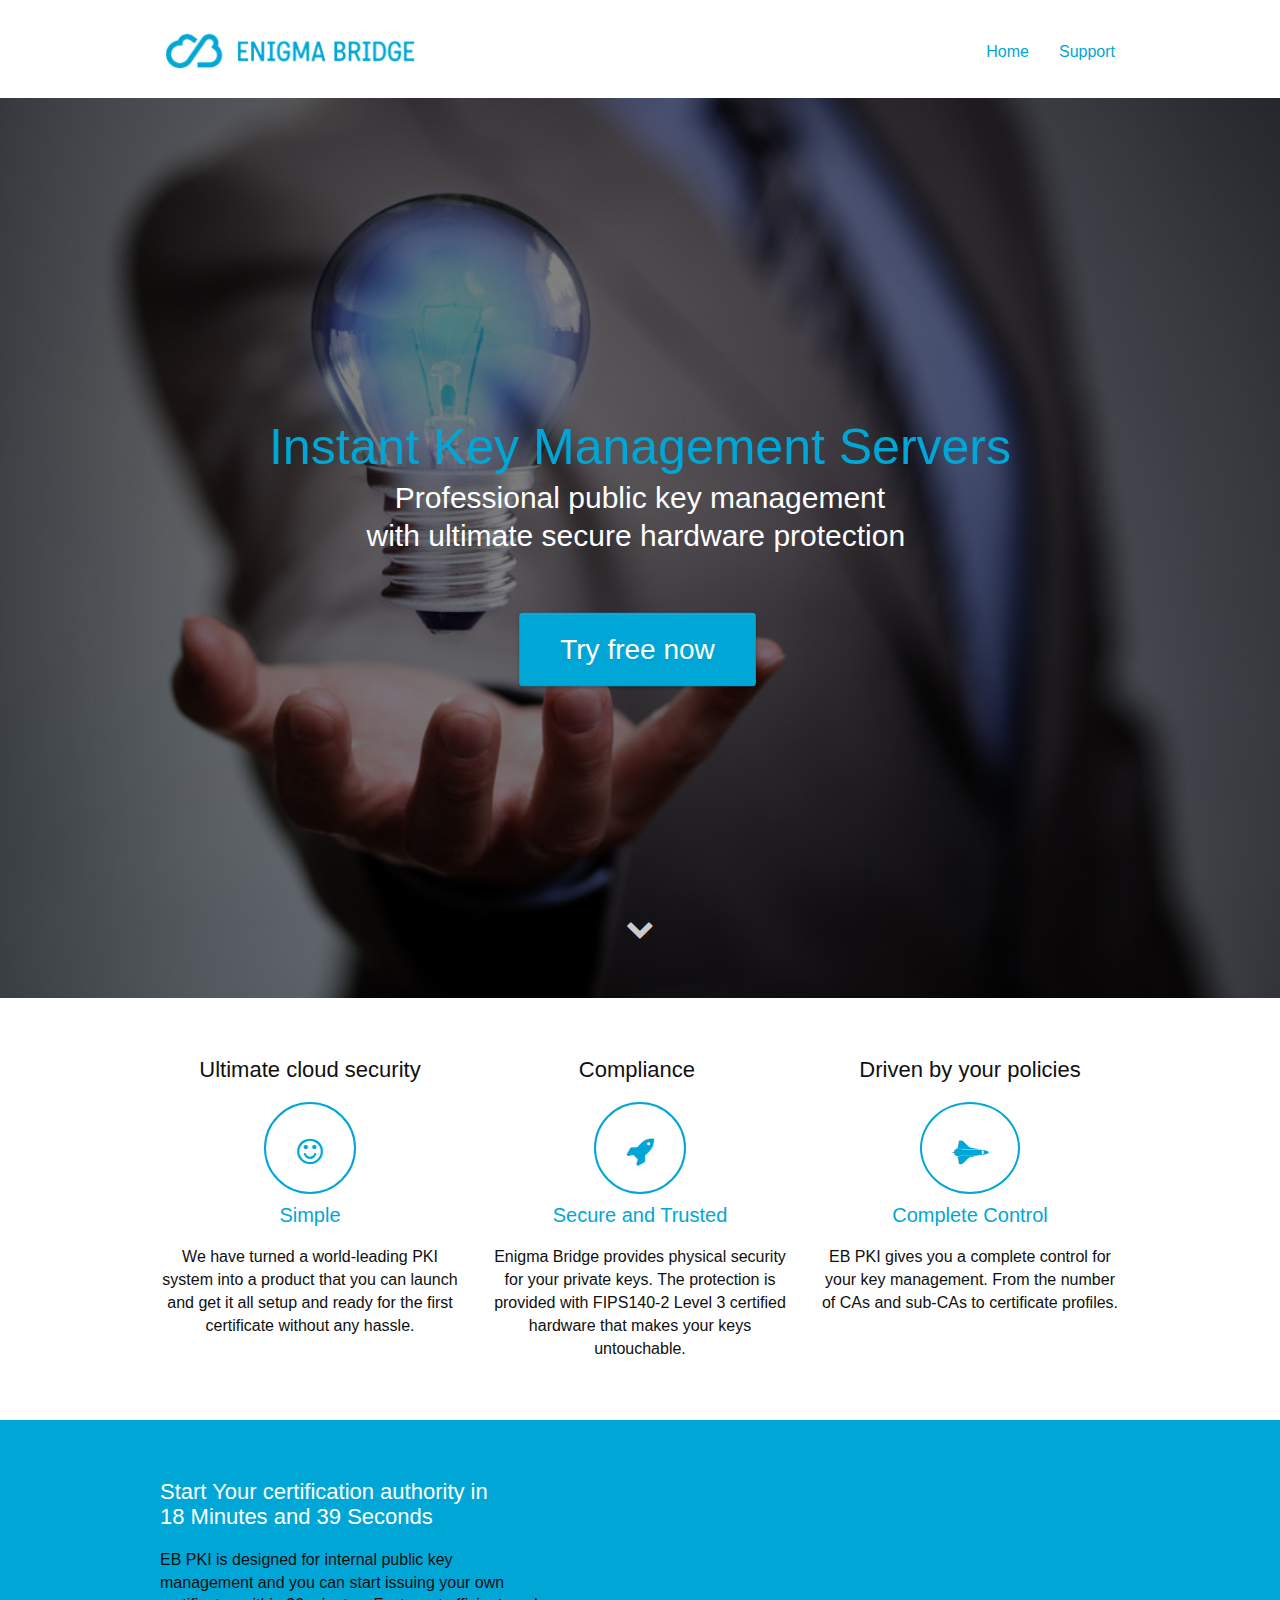
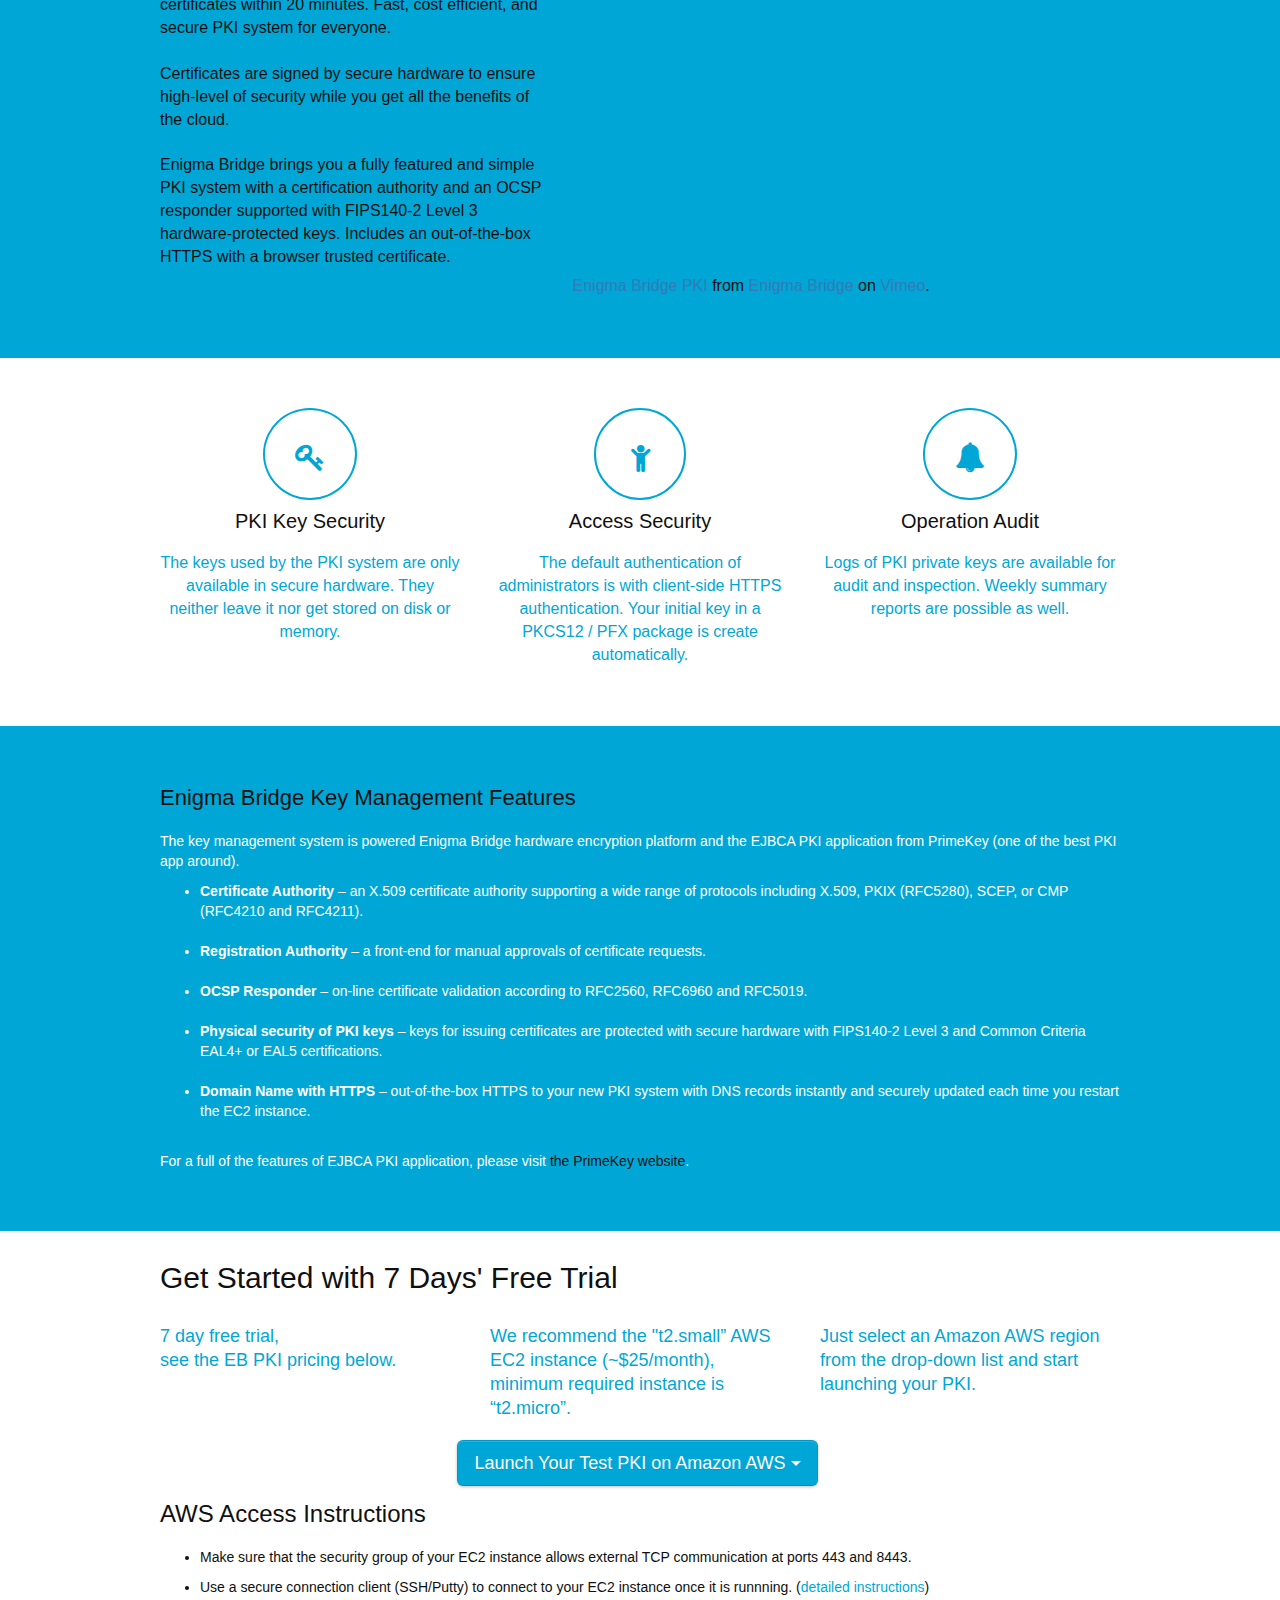
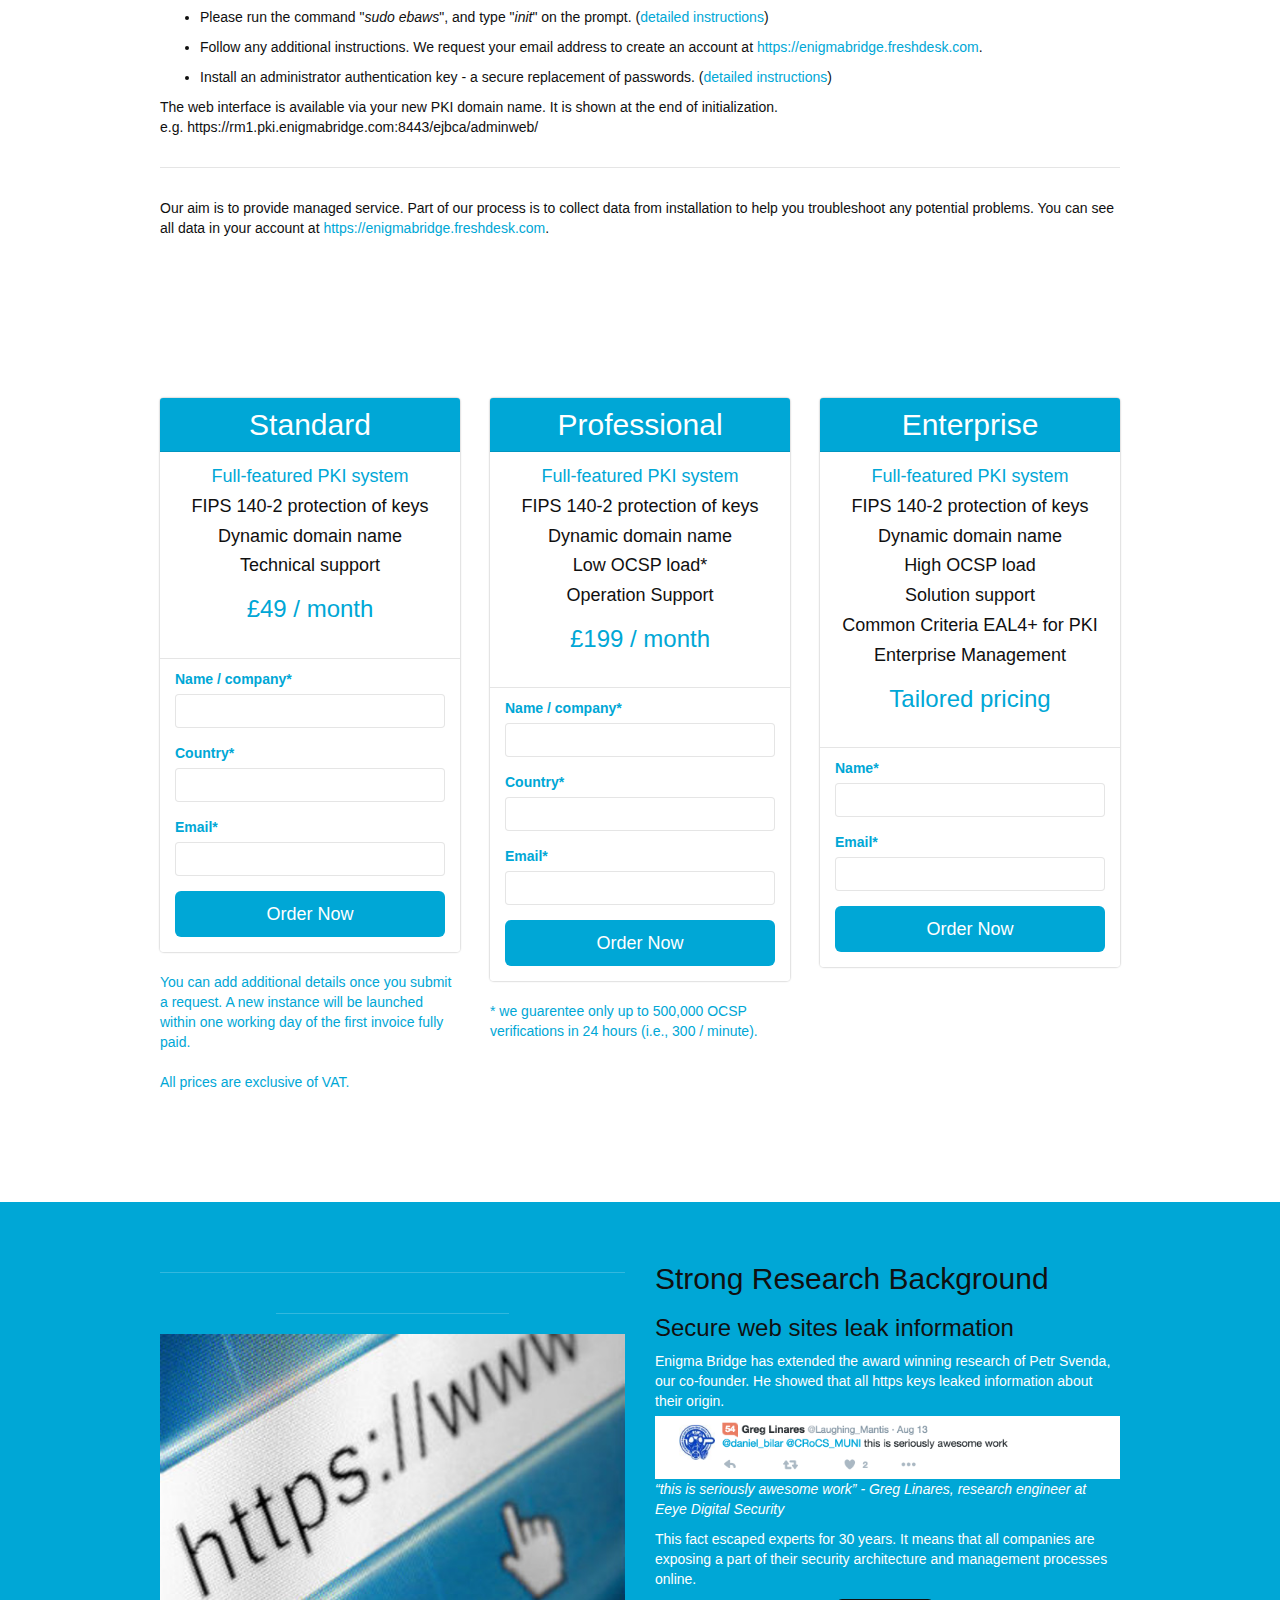
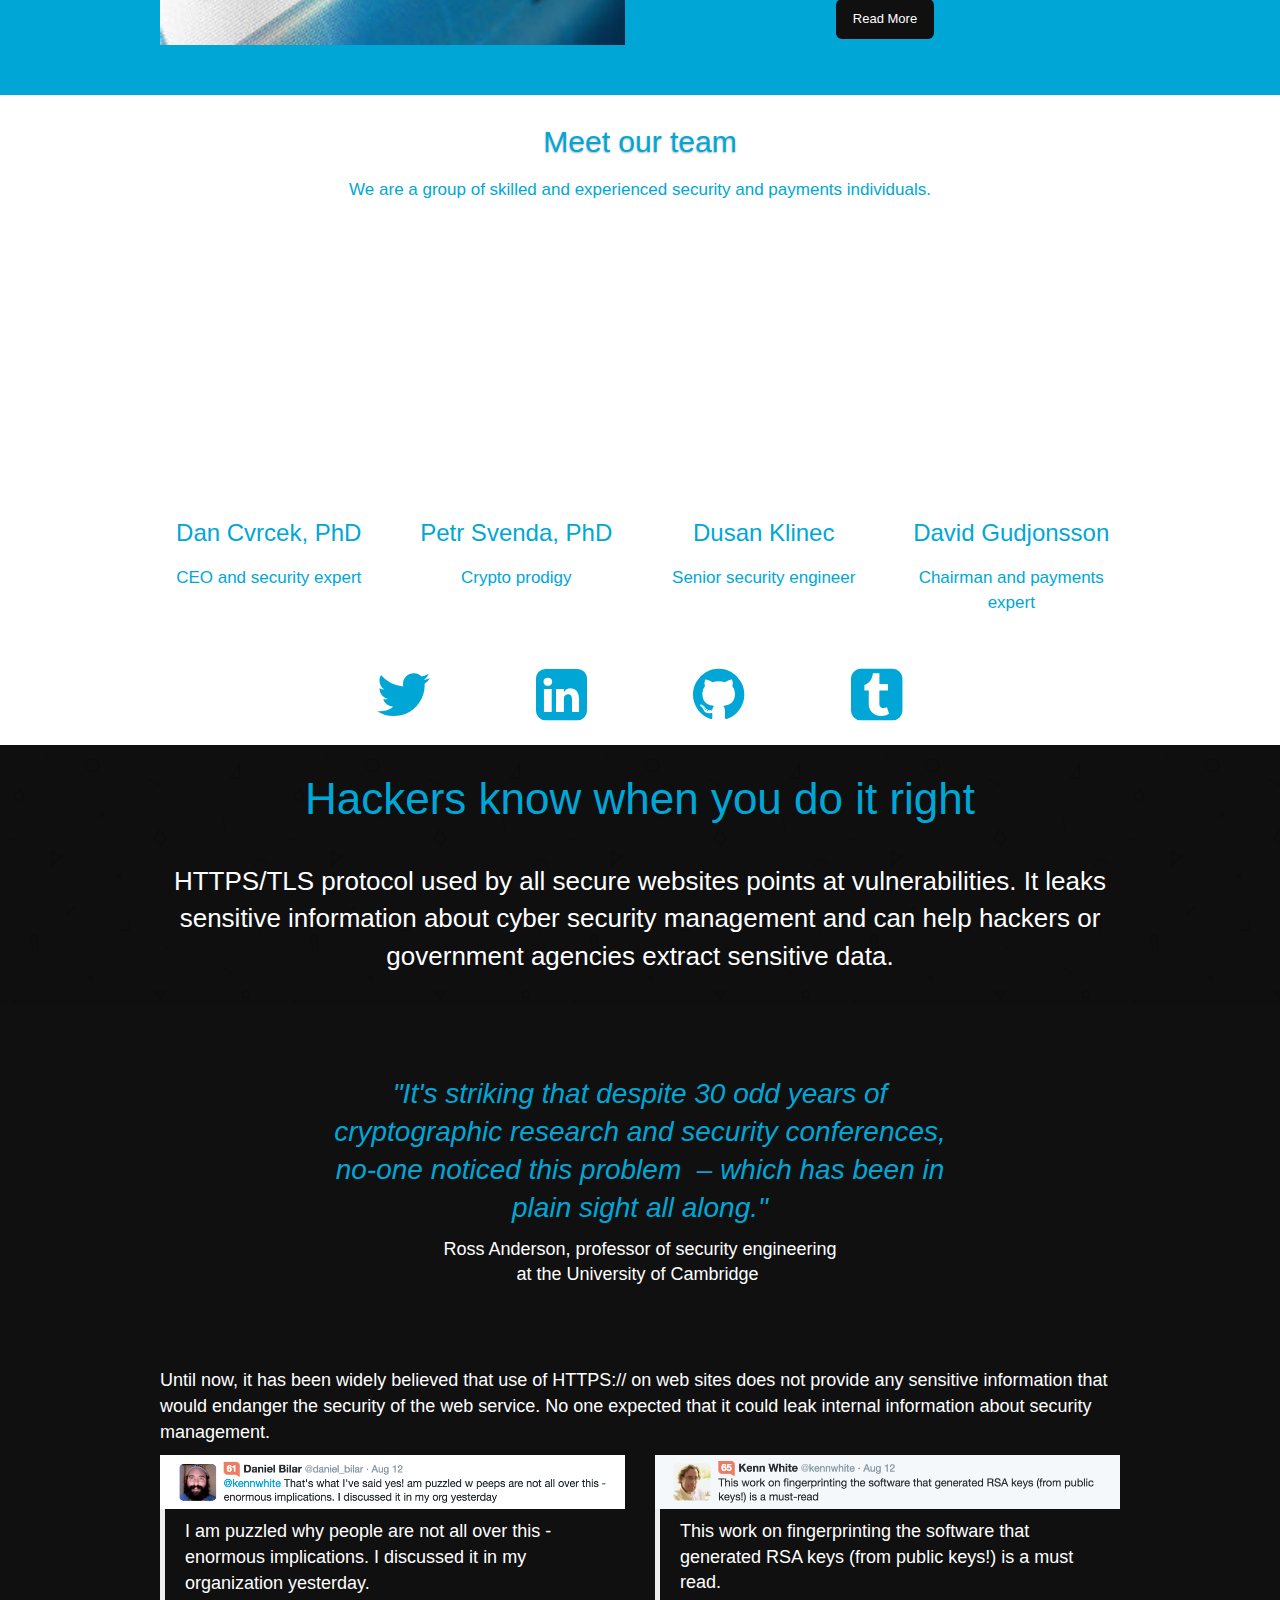
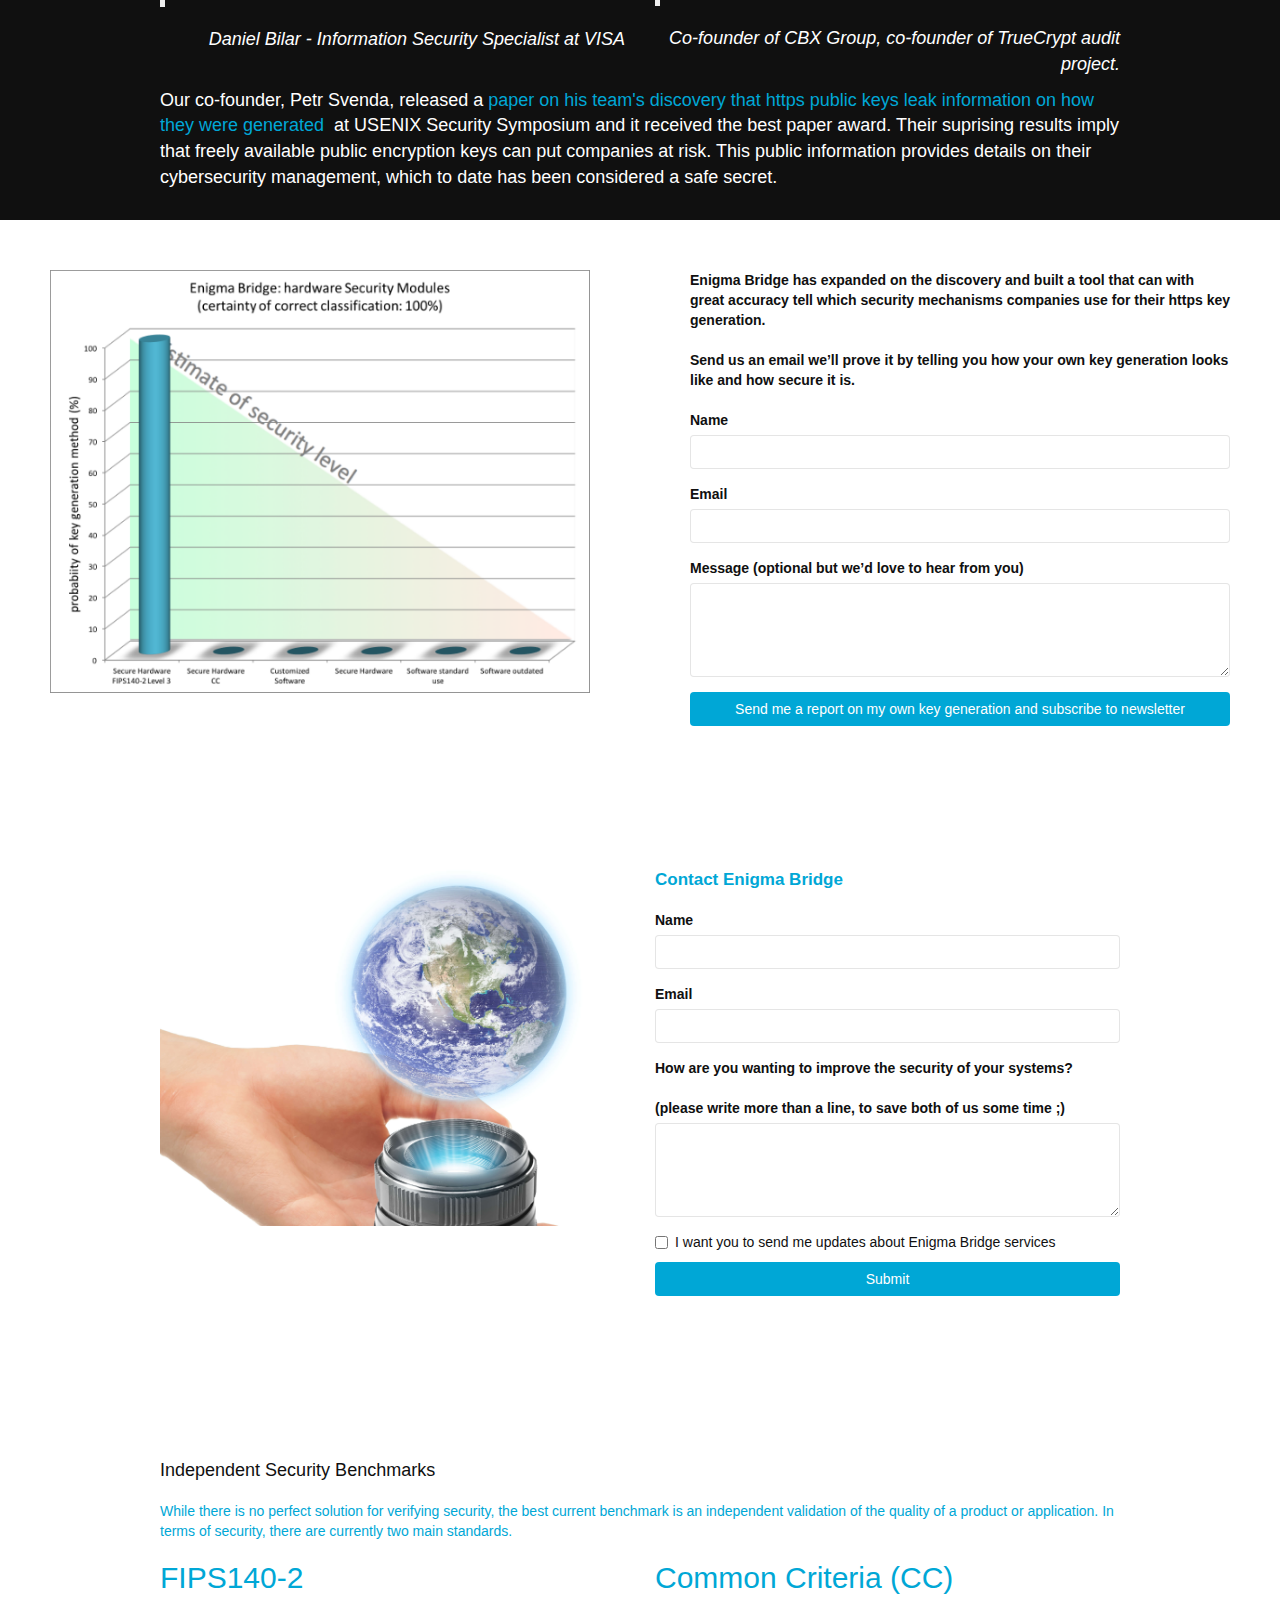
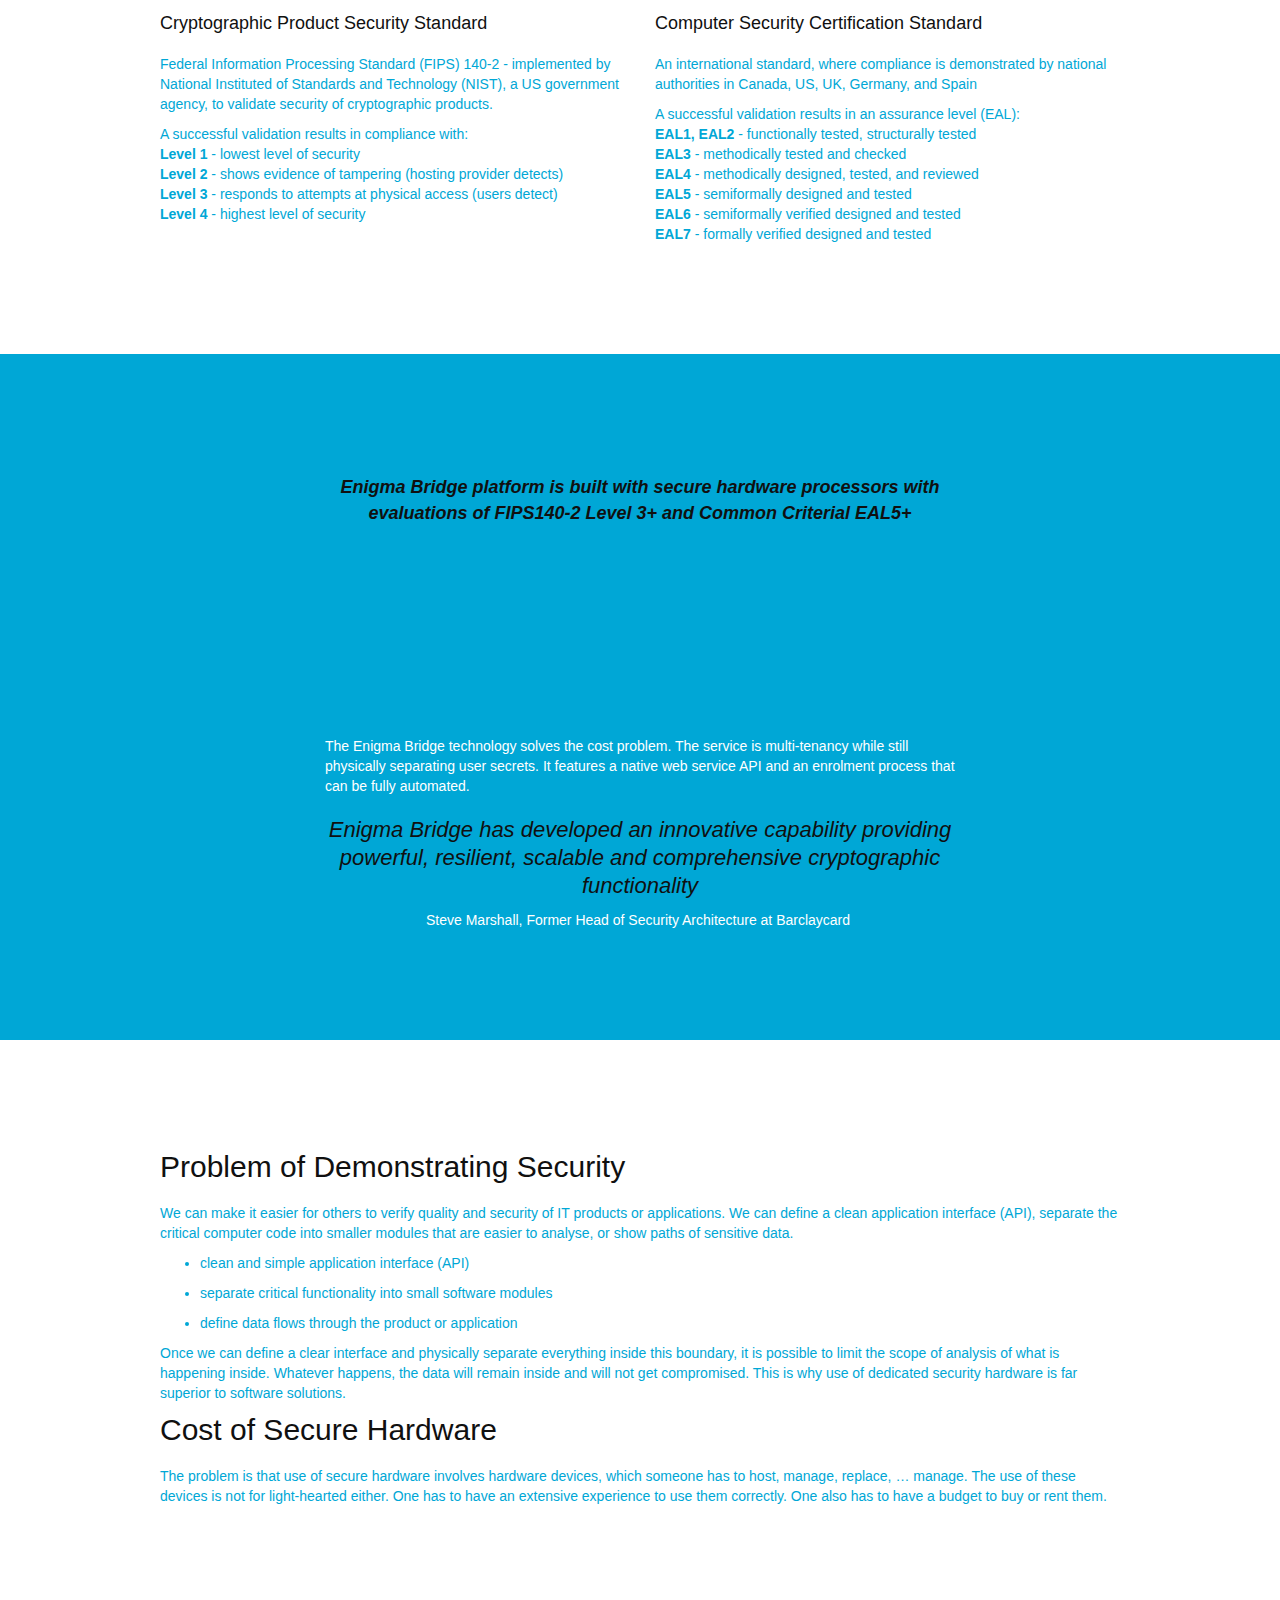
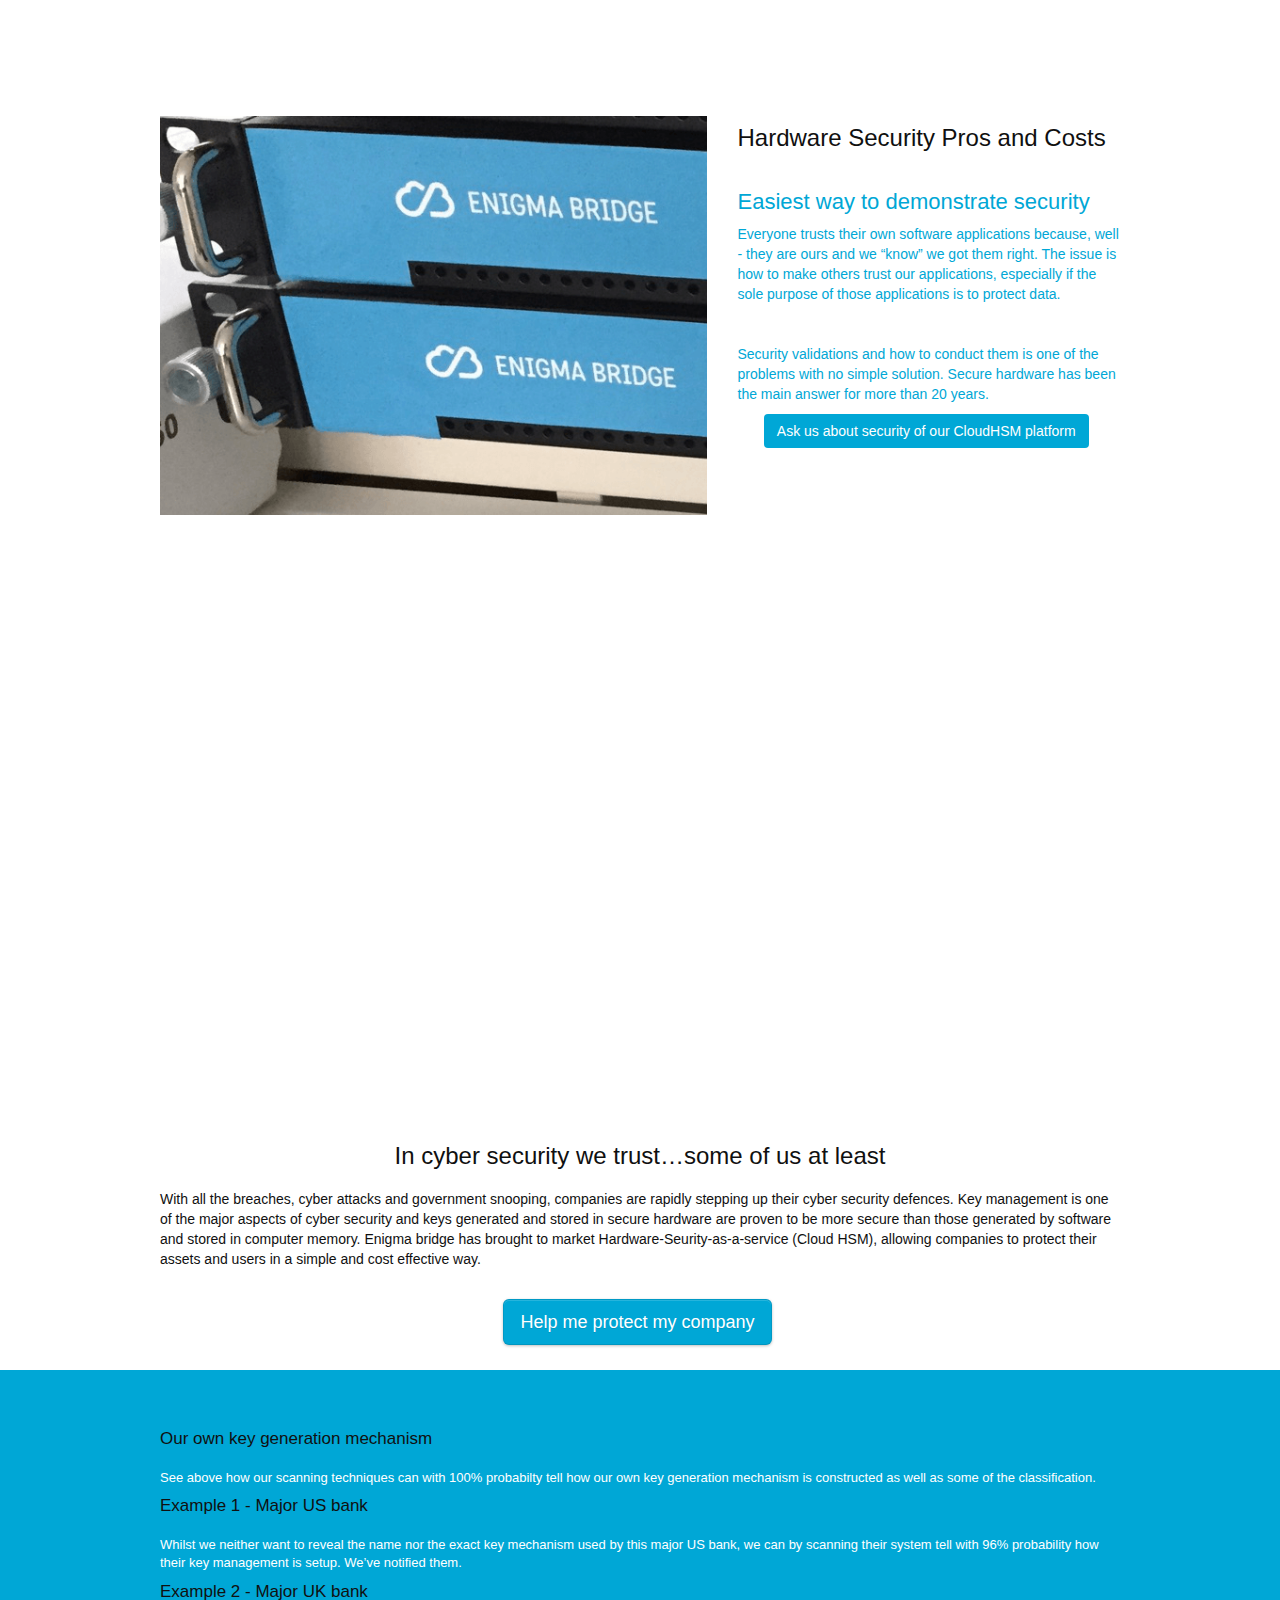
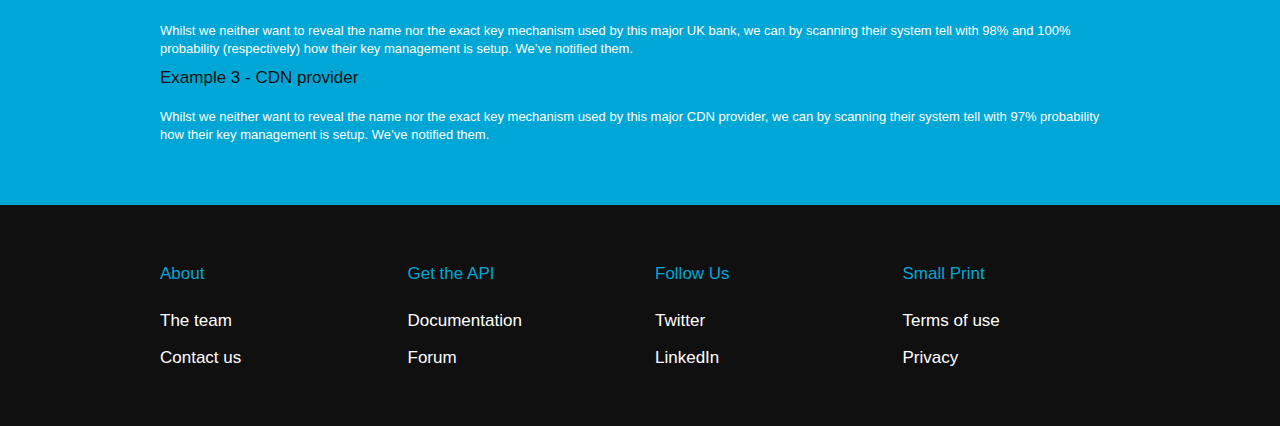
==== commit 19b4ac11: "simplifying menu" ====
--- a/index.html
+++ b/index.html
@@ -75,50 +75,7 @@
 						<a href="index.html" class="ltc-rich-electric-blue">Home</a>
 					</li>
 					<li>
-						<a href="index.html" class="ltc-rich-electric-blue">Private Spaces</a>
-					</li>
-					<li>
-						<div class="dropdown">
-							<a href="#" class="dropdown-toggle ltc-rich-electric-blue" data-toggle="dropdown" aria-expanded="false">Services<span class="caret"></span></a>
-							<ul class="dropdown-menu" role="menu">
-								<li>
-									<a href="index.html" class="ltc-rich-electric-blue">Private Space</a>
-								</li>
-								<li>
-									<a href="index.html" class="ltc-rich-electric-blue">Key Management (PKI)</a>
-								</li>
-								<li>
-									<a href="index.html" class="ltc-rich-electric-blue">KeyTwist</a>
-								</li>
-								<li>
-									<a href="index.html" class="ltc-rich-electric-blue">Secure Passwords</a>
-								</li>
-								<li>
-									<a href="index.html" class="ltc-rich-electric-blue">Key Vault</a>
-								</li>
-								<li>
-									<a href="index.html" class="ltc-rich-electric-blue">Hardware Security - HSM</a>
-								</li>
-								<li>
-									<a href="index.html" class="ltc-rich-electric-blue">Payments and Tokenization</a>
-								</li>
-								<li>
-									<a href="index.html" class="ltc-rich-electric-blue">HTTPS Security</a>
-								</li>
-								<li>
-									<a href="index.html" class="ltc-rich-electric-blue">Enigma Link</a>
-								</li>
-							</ul>
-						</div>
-					</li>
-					<li>
-						<a href="index.html" class="ltc-rich-electric-blue">Contact us</a>
-					</li>
-					<li>
-						<a href="https://api.enigmabridge.com" class="ltc-rich-electric-blue" target="_blank">API Online</a>
-					</li>
-					<li>
-						<a href="https://dan.enigmabridge.com" class="ltc-rich-electric-blue" id="pl-undefined" target="_blank">Blog</a>
+						<a href="https://enigmabridge.freshdesk.com/" class="ltc-rich-electric-blue" id="pl-undefined" target="_blank">Support</a>
 					</li>
 				</ul>
 			</div>
@@ -128,7 +85,7 @@
 <!-- bloc-0 END -->
 
 <!-- bloc-1 -->
-<div class="bloc bloc-fill-screen tc-rich-electric-blue bg-clouds-1200px-opt bgc-white" id="bloc-1">
+<div class="bloc bloc-fill-screen tc-rich-electric-blue bg-bigstock-Businessman-with-illuminated-l-64002370-min bloc-bg-texture texture-darken bgc-white" id="bloc-1">
 	<div class="container fill-bloc-top-edge">
 		<nav class="navbar row">
 			<div class="navbar-header">
@@ -144,13 +101,13 @@
 		<div class="row l-bloc">
 			<div class="col-sm-12">
 				<h1 class="text-center hero-bloc-text  tc-rich-electric-blue">
-					Key Management - PKI
+					Instant Key Management Servers
 				</h1>
-				<h2 class="text-center  tc-onyx mg-md ">
-					Professional cloud key management <br>with ultimate secure hardware protection&nbsp;<br><br>
+				<h2 class="text-center  mg-md tc-white">
+					Professional public key management <br>with ultimate secure hardware protection&nbsp;<br><br>
 				</h2>
 				<div class="text-center">
-					<a class="btn btn-clean  btn-rich-electric-blue btn-xl" onclick="scrollToTarget('#gestartedpki')">Launch your PKI now</a>
+					<a class="btn btn-clean  btn-xl btn-rich-electric-blue" onclick="scrollToTarget('#gestartedpki')">Try free now<br></a>
 				</div>
 			</div>
 		</div>
@@ -217,12 +174,12 @@
 <!-- bloc-2 END -->
 
 <!-- bloc-3 -->
-<div class="bloc tc-onyx bgc-rich-electric-blue d-bloc" id="bloc-3">
+<div class="bloc tc-onyx bgc-rich-electric-blue" id="bloc-3">
 	<div class="container bloc-md">
 		<div class="row">
 			<div class="col-sm-5">
 				<h3 class="mg-md  tc-white">
-					Start Your PKI in <br>18 Minutes and 39 Seconds
+					Start Your certification authority in <br>18 Minutes and 39 Seconds
 				</h3>
 				<p>
 					EB PKI is designed for internal public key management and you can start issuing your own certificates within 20 minutes. Fast, cost efficient, and secure PKI system for everyone. <br> <br>Certificates are signed by secure hardware to ensure high-level of security while you get all the benefits of the cloud. <br><br>Enigma Bridge brings you a fully featured and simple PKI system with a certification authority and an OCSP responder supported with FIPS140-2 Level 3 hardware-protected keys. Includes an out-of-the-box HTTPS with a browser trusted certificate.
@@ -779,15 +736,12 @@
 <!-- bloc-10 END -->
 
 <!-- bloc-11 -->
-<div class="bloc bgc-white bloc-bg-texture texture-geometry-shapes tc-onyx l-bloc" id="bloc-11">
+<div class="bloc bloc-bg-texture texture-geometry-shapes bgc-onyx tc-white" id="bloc-11">
 	<div class="container bloc-sm">
 		<div class="row">
 			<div class="col-sm-12">
-				<div class="divider-h">
-					<span class="divider"></span>
-				</div>
-				<h1 class="text-center  tc-rich-electric-blue-2 mg-lg">
-					Secure Websites Leak Information
+				<h1 class="text-center  mg-lg tc-rich-electric-blue-2">
+					Hackers know when you do it right
 				</h1>
 				<p class="text-center ">
 					HTTPS/TLS protocol used by all secure websites points at vulnerabilities. It leaks sensitive information about cyber security management and can help hackers or government agencies extract sensitive data.
@@ -799,25 +753,25 @@
 <!-- bloc-11 END -->
 
 <!-- bloc-12 -->
-<div class="bloc tc-rich-electric-blue-2 bgc-white bloc-bg-texture texture-geometry-shapes l-bloc" id="bloc-12">
+<div class="bloc tc-white bgc-onyx" id="bloc-12">
+	<div class="container bloc-md">
+		<div class="row">
+			<div class="col-xs-12 col-md-8 col-md-offset-2">
+				<h3 class="statement-bloc-text tc-rich-electric-blue">
+					"It's striking that despite 30 odd years of cryptographic research and security conferences, no-one noticed this problem &nbsp;– which has been in plain sight all along."<br>
+				</h3>
+				<p class="text-center ">
+					Ross Anderson, professor of security engineering <br>at the University of Cambridge&nbsp;<br>
+				</p>
+			</div>
+		</div>
+	</div>
+</div>
+<!-- bloc-12 END -->
+
+<!-- bloc-13 -->
+<div class="bloc bgc-onyx d-bloc tc-white " id="bloc-13">
 	<div class="container bloc-sm">
-		<div class="row">
-			<div class="col-xs-12 col-md-8 col-md-offset-2">
-				<h3 class="statement-bloc-text  tc-rich-electric-blue">
-					"It's striking that despite 30 odd years of cryptographic research <br>and security conferences, no-one noticed this problem <br>– which has been in plain sight all along."
-				</h3>
-				<p class="text-center ">
-					Ross Anderson, professor of security engineering at the University of Cambridge <br><br>
-				</p>
-			</div>
-		</div>
-	</div>
-</div>
-<!-- bloc-12 END -->
-
-<!-- bloc-13 -->
-<div class="bloc tc-onyx bgc-white l-bloc" id="bloc-13">
-	<div class="container bloc-lg">
 		<div class="row">
 			<div class="col-sm-12">
 				<p>
--- a/style.css
+++ b/style.css
@@ -134,6 +134,9 @@
 	background: url("img/texture-geometry-shapes.png");
 	background-size: 280px 280px;
 }
+.texture-darken::before{
+	background: rgba(0,0,0,0.5);
+}
 
 
 /* Dark theme */
@@ -298,15 +301,11 @@
 #bloc-11 p{
 	font-size: 26px;
 }
-#bloc-12 h3{
-	font-size: 17.000001907348633px;
-	line-height: 30px;
-}
 #bloc-12 p{
+	font-size: 18.000000953674316px;
+}
+#bloc-13 p{
 	font-size: 18px;
-}
-#bloc-13 p{
-	font-size: 16px;
 }
 #form-contact-us h4{
 	font-size: 17px;
@@ -815,14 +814,14 @@
 .tc-rich-electric-blue{
 	color:#00A7D6!important;
 }
+.tc-white{
+	color:#ffffff!important;
+}
 .tc-onyx{
 	color:#101010!important;
 }
 .tc-rich-electric-blue-2{
 	color:#00A7D6!important;
-}
-.tc-white{
-	color:#ffffff!important;
 }
 /* Button colour styles */
 
@@ -871,11 +870,14 @@
 
 /* Bloc image backgrounds */
 
-.bg-clouds-1200px-opt{
-	background-image:url("img/clouds_1200px_opt.jpg");
-}
-.bg-clouds-1200px-opt{
-	background-image:url("img/clouds_1200px_opt.jpg");
+.bg-bigstock-Businessman-with-illuminated-l-64002370-min{
+	background-image:url("img/bigstock-Businessman-with-illuminated-l-64002370-min.jpg");
+}
+.bg-bigstock-Businessman-with-illuminated-l-64002370-min{
+	background-image:url("img/bigstock-Businessman-with-illuminated-l-64002370-min.jpg");
+}
+.bg-bigstock-Businessman-with-illuminated-l-64002370-min{
+	background-image:url('img/bigstock-Businessman-with-illuminated-l-64002370-min.jpg');
 }
 
 
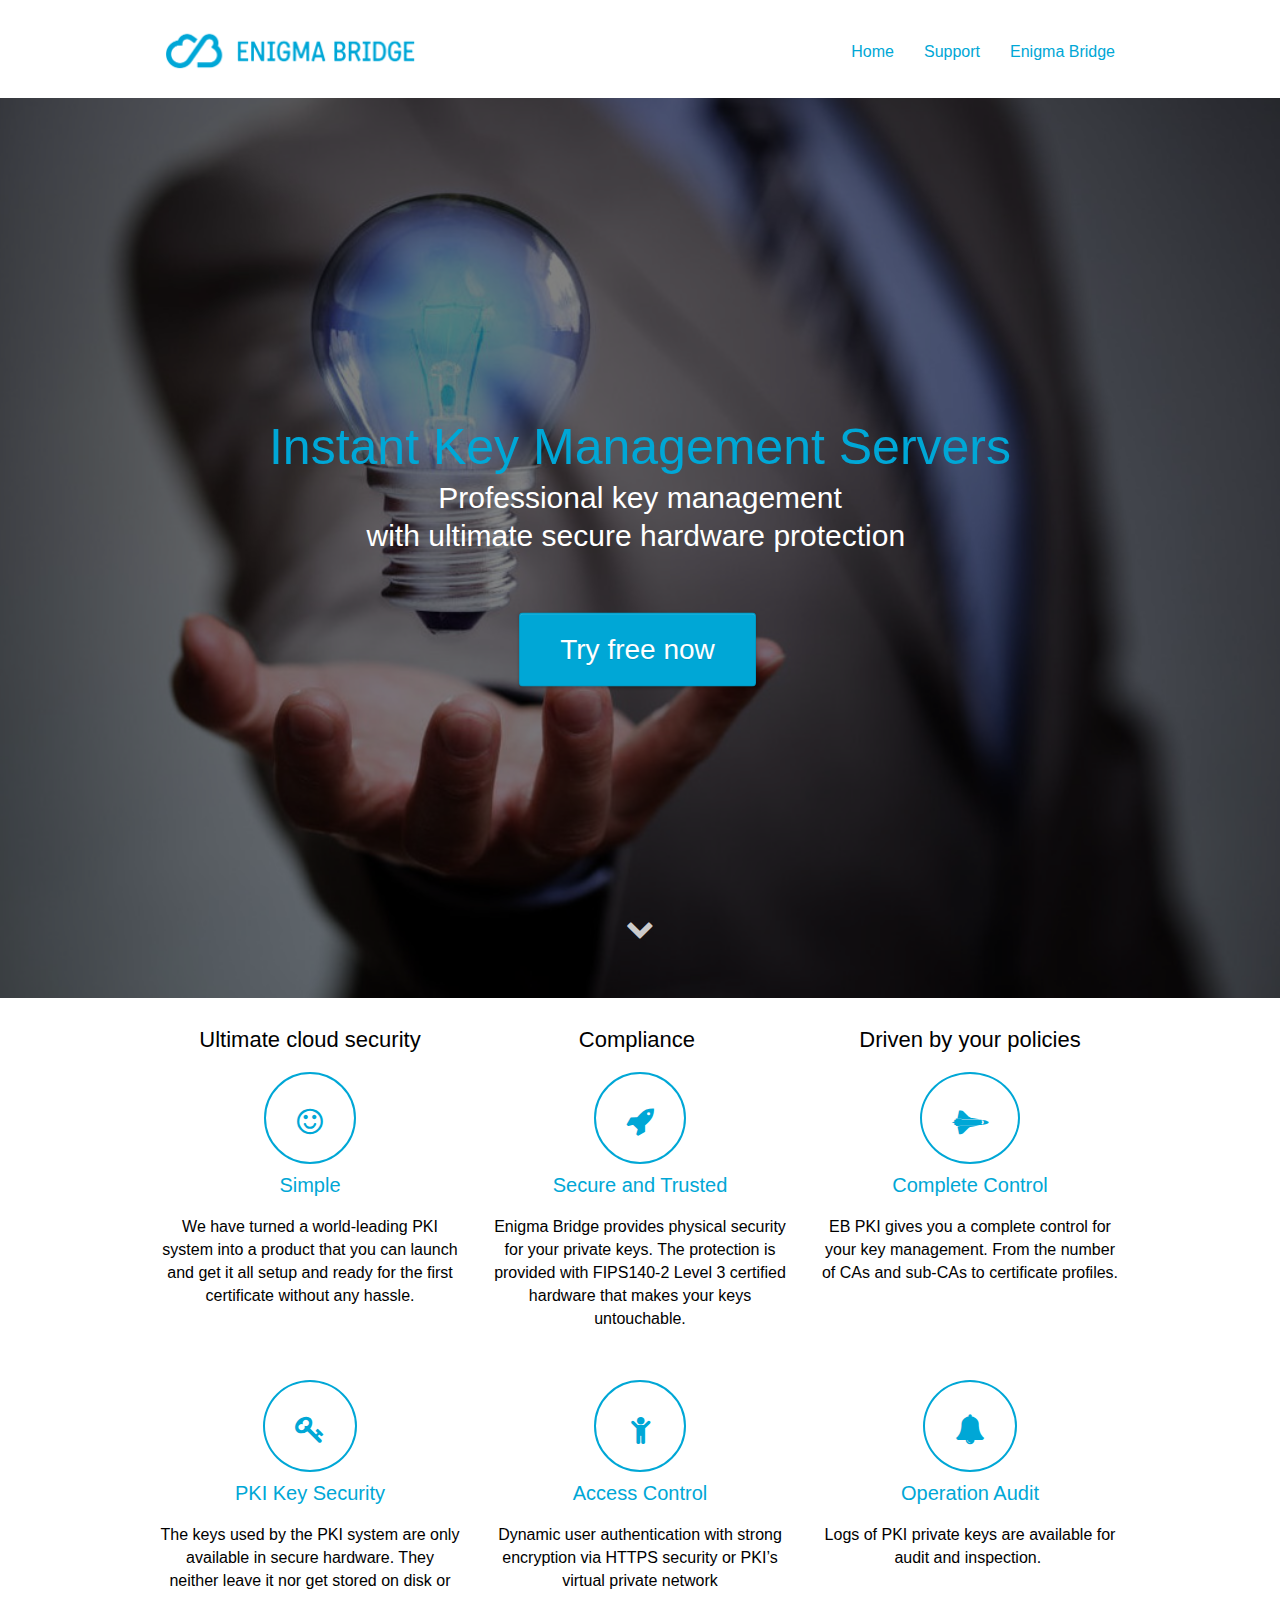
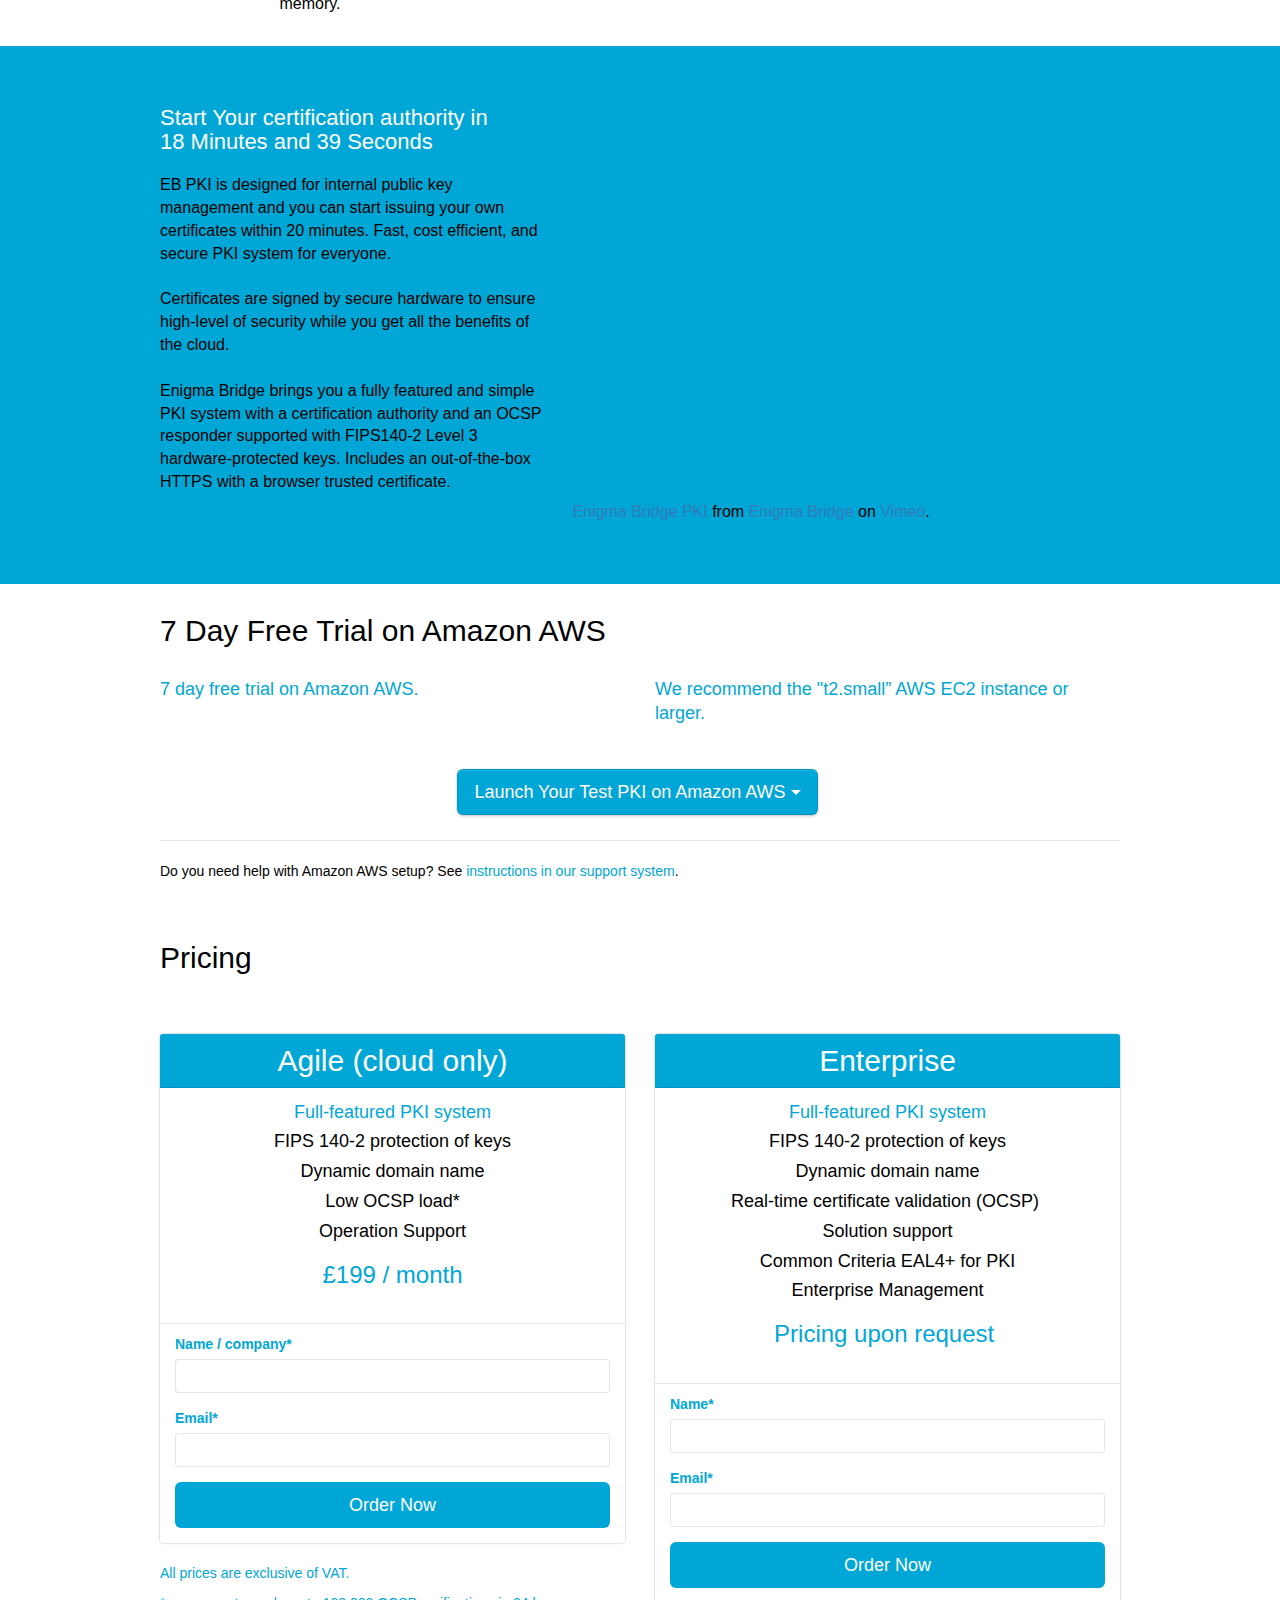
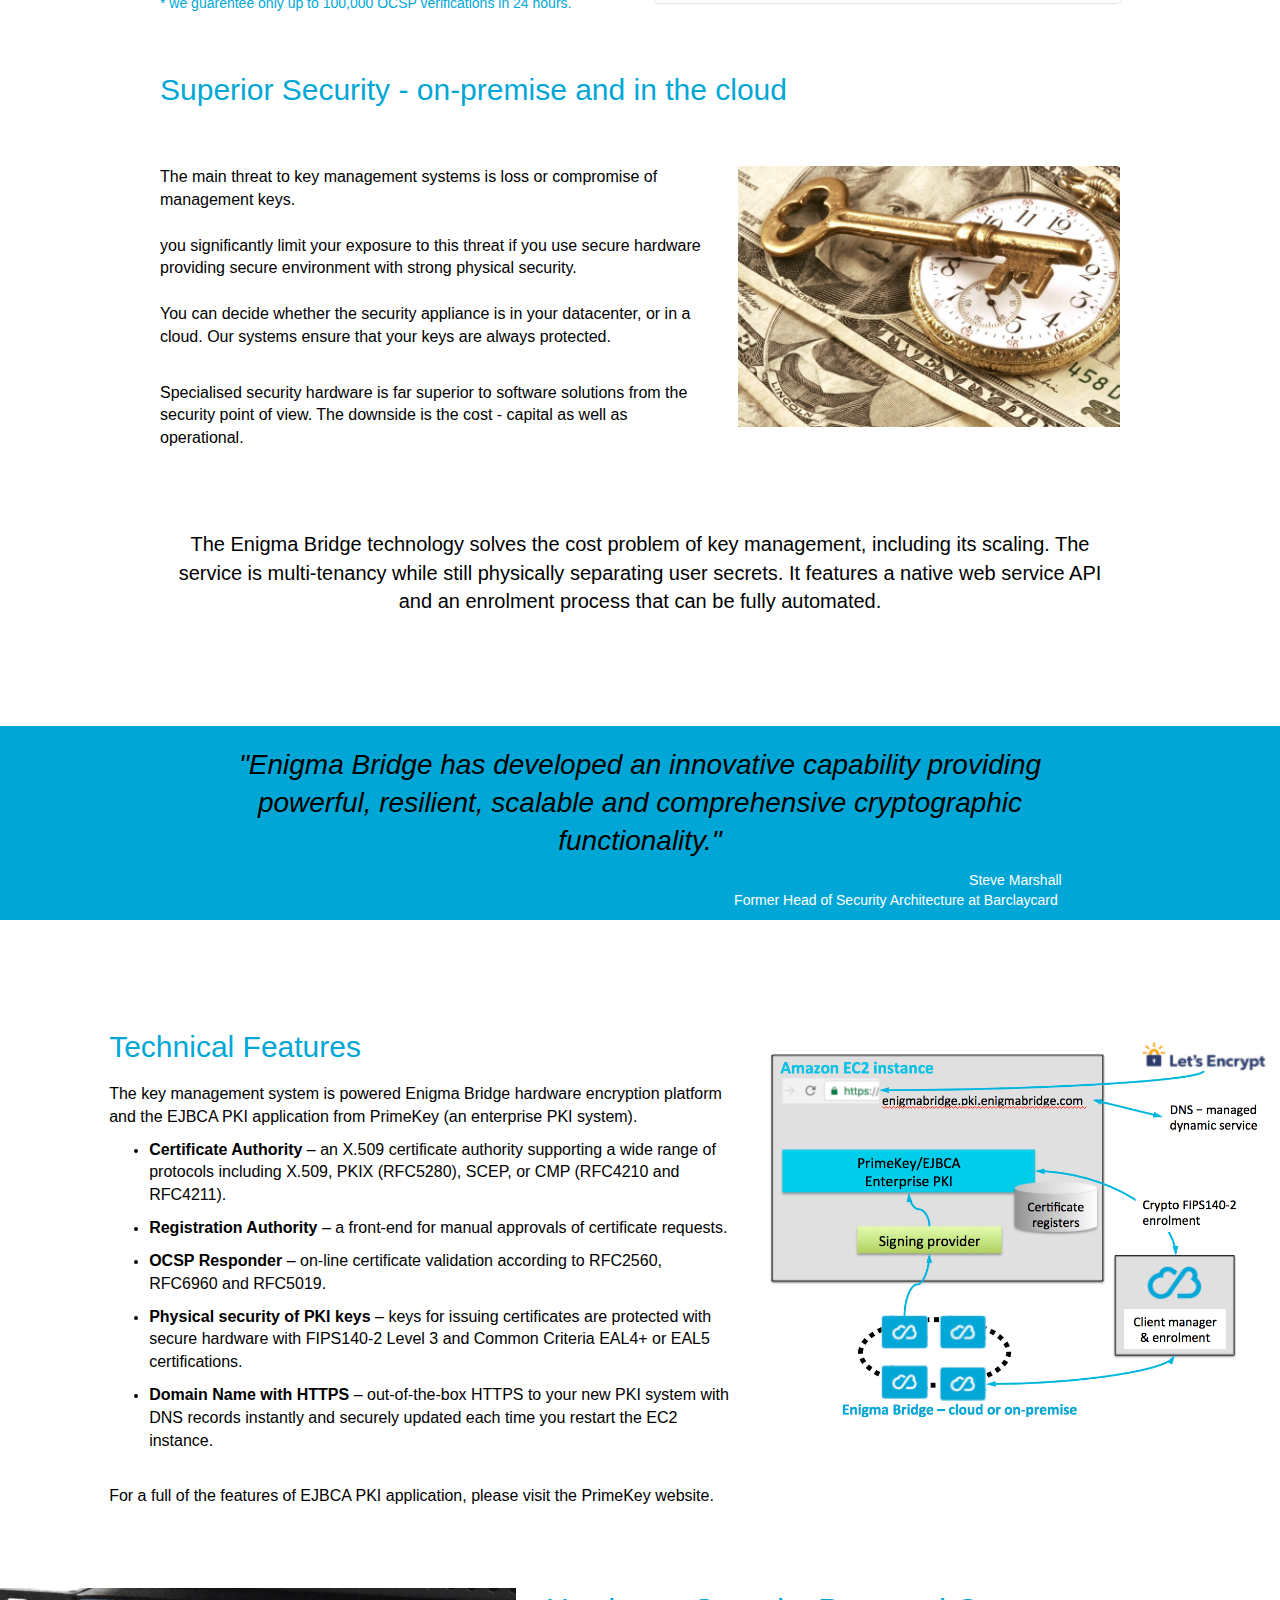
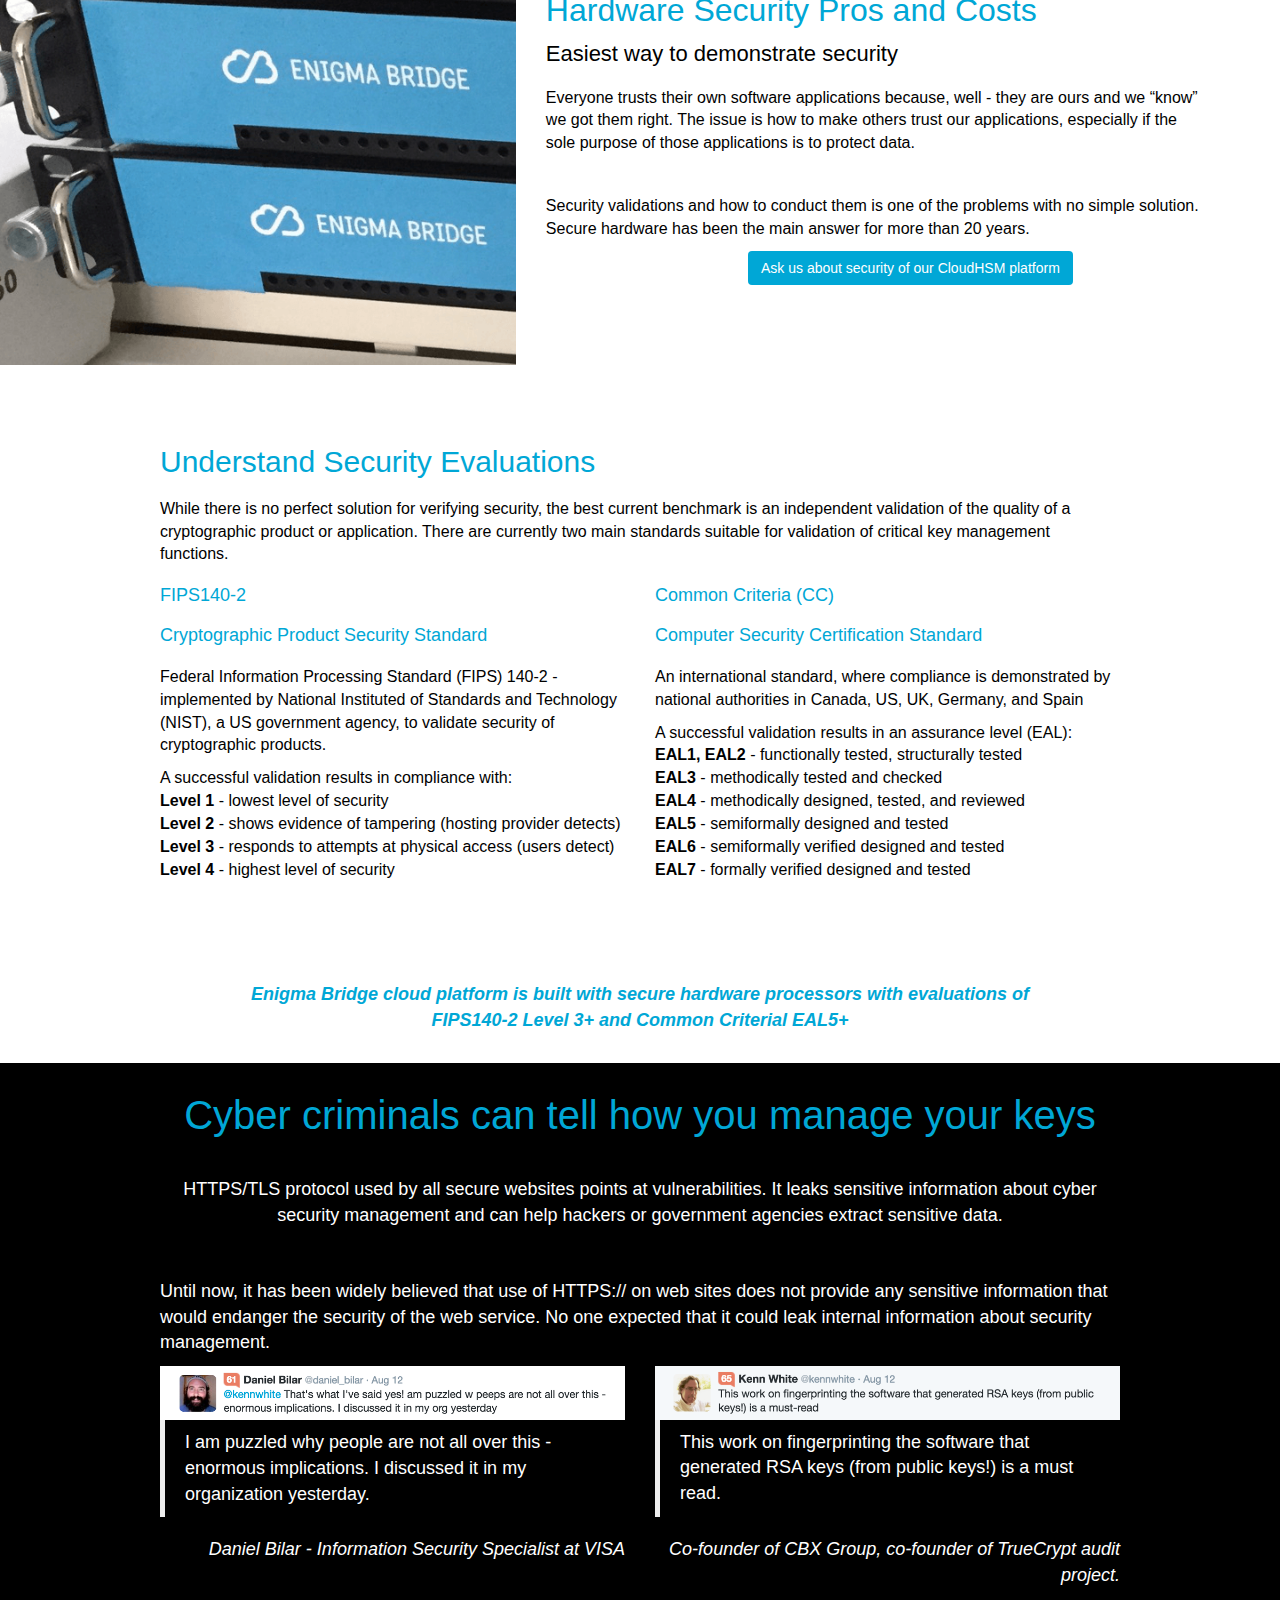
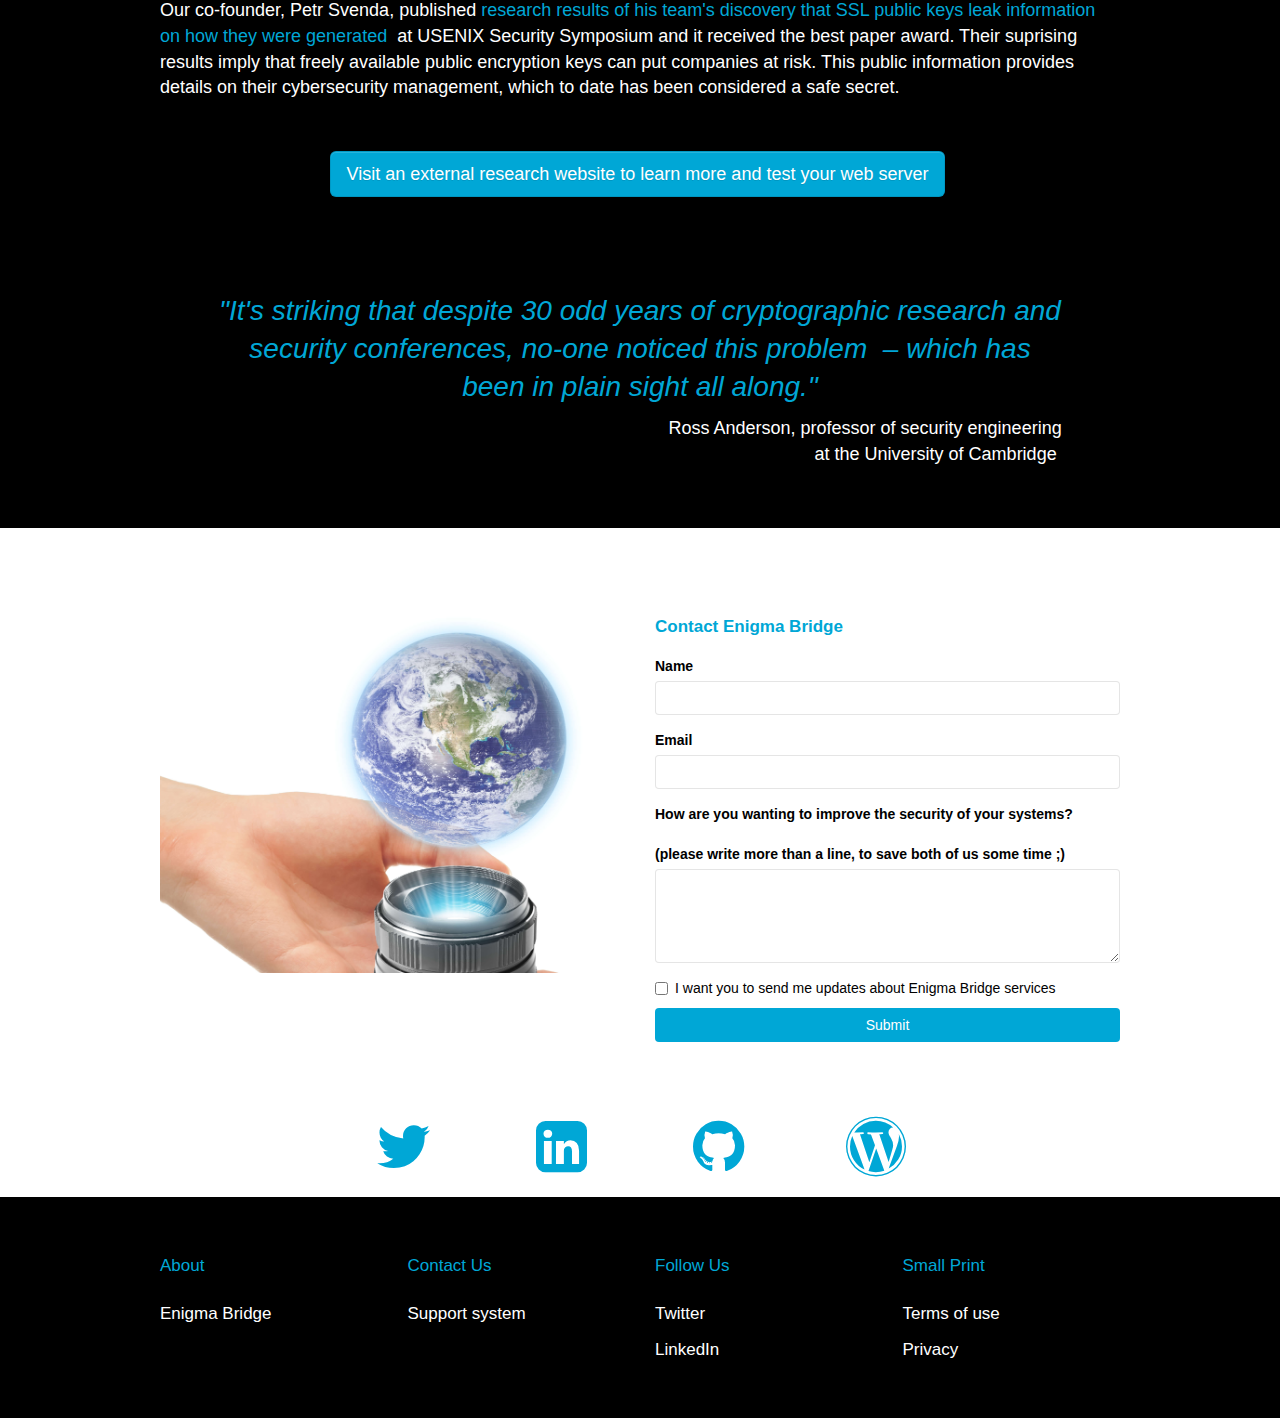
==== commit bca9cfca: "update with correct google analytics code" ====
--- a/index.html
+++ b/index.html
@@ -42,7 +42,7 @@
   m=s.getElementsByTagName(o)[0];a.async=1;a.src=g;m.parentNode.insertBefore(a,m)
   })(window,document,'script','https://www.google-analytics.com/analytics.js','ga');
 
-  ga('create', 'UA-84597687-1', 'auto');
+  ga('create', 'UA-84597687-6', 'auto');
   ga('send', 'pageview');
 </script><!-- Google Tracking -->
 <!-- Google Tag Manager -->
@@ -77,6 +77,9 @@
 					<li>
 						<a href="https://enigmabridge.freshdesk.com/" class="ltc-rich-electric-blue" id="pl-undefined" target="_blank">Support</a>
 					</li>
+					<li>
+						<a href="https://enigmabridge.com" class="ltc-rich-electric-blue" id="pl-undefined" target="_blank">Enigma Bridge</a>
+					</li>
 				</ul>
 			</div>
 		</nav>
@@ -104,7 +107,7 @@
 					Instant Key Management Servers
 				</h1>
 				<h2 class="text-center  mg-md tc-white">
-					Professional public key management <br>with ultimate secure hardware protection&nbsp;<br><br>
+					Professional key management <br>with ultimate secure hardware protection&nbsp;<br><br>
 				</h2>
 				<div class="text-center">
 					<a class="btn btn-clean  btn-xl btn-rich-electric-blue" onclick="scrollToTarget('#gestartedpki')">Try free now<br></a>
@@ -123,11 +126,11 @@
 <!-- bloc-1 END -->
 
 <!-- bloc-2 -->
-<div class="bloc bgc-white tc-onyx l-bloc" id="bloc-2">
-	<div class="container bloc-md">
+<div class="bloc bgc-white tc-black" id="bloc-2">
+	<div class="container bloc-sm">
 		<div class="row">
 			<div class="col-sm-4">
-				<h4 class="mg-md text-center  tc-onyx">
+				<h4 class="mg-md text-center  tc-black">
 					Ultimate cloud security
 				</h4>
 				<div class="text-center">
@@ -141,7 +144,7 @@
 				</p>
 			</div>
 			<div class="col-sm-4">
-				<h4 class="mg-md text-center  tc-onyx">
+				<h4 class="mg-md text-center  tc-black">
 					Compliance&nbsp;
 				</h4>
 				<div class="text-center">
@@ -155,7 +158,7 @@
 				</p>
 			</div>
 			<div class="col-sm-4">
-				<h4 class="mg-md text-center  tc-onyx">
+				<h4 class="mg-md text-center  tc-black">
 					Driven by your policies
 				</h4>
 				<div class="text-center">
@@ -174,7 +177,49 @@
 <!-- bloc-2 END -->
 
 <!-- bloc-3 -->
-<div class="bloc tc-onyx bgc-rich-electric-blue" id="bloc-3">
+<div class="bloc tc-black bgc-white" id="bloc-3">
+	<div class="container bloc-sm">
+		<div class="row">
+			<div class="col-sm-4">
+				<div class="text-center">
+					<span class="fa fa-key icon-round icon-md icon-rich-electric-blue "></span>
+				</div>
+				<h3 class="text-center mg-md  tc-rich-electric-blue">
+					PKI Key Security
+				</h3>
+				<p class="text-center ">
+					The keys used by the PKI system are only available in secure hardware. They neither leave it nor get stored on disk or memory.
+				</p>
+			</div>
+			<div class="col-sm-4">
+				<div class="text-center">
+					<span class="fa fa-child icon-round icon-md icon-rich-electric-blue "></span>
+				</div>
+				<h3 class="text-center mg-md  tc-rich-electric-blue">
+					Access Control
+				</h3>
+				<p class="text-center ">
+					Dynamic user authentication with strong encryption via HTTPS security or PKI&rsquo;s virtual private network
+				</p>
+			</div>
+			<div class="col-sm-4">
+				<div class="text-center">
+					<span class="fa fa-bell icon-round icon-md  icon-rich-electric-blue"></span>
+				</div>
+				<h3 class="text-center mg-md  tc-rich-electric-blue">
+					Operation Audit
+				</h3>
+				<p class="text-center ">
+					Logs of PKI private keys are available for audit and inspection.&nbsp;
+				</p>
+			</div>
+		</div>
+	</div>
+</div>
+<!-- bloc-3 END -->
+
+<!-- bloc-4 -->
+<div class="bloc bgc-rich-electric-blue tc-black" id="bloc-4">
 	<div class="container bloc-md">
 		<div class="row">
 			<div class="col-sm-5">
@@ -194,119 +239,25 @@
 		</div>
 	</div>
 </div>
-<!-- bloc-3 END -->
-
-<!-- bloc-4 -->
-<div class="bloc bgc-white tc-rich-electric-blue-2 l-bloc" id="bloc-4">
-	<div class="container bloc-md">
-		<div class="row">
-			<div class="col-sm-4">
-				<div class="text-center">
-					<span class="fa fa-key icon-round icon-md icon-rich-electric-blue "></span>
-				</div>
-				<h3 class="text-center mg-md  tc-onyx">
-					PKI Key Security
-				</h3>
-				<p class="text-center ">
-					The keys used by the PKI system are only available in secure hardware. They neither leave it nor get stored on disk or memory.
-				</p>
-			</div>
-			<div class="col-sm-4">
-				<div class="text-center">
-					<span class="fa fa-child icon-round icon-md icon-rich-electric-blue "></span>
-				</div>
-				<h3 class="text-center mg-md  tc-onyx">
-					Access Security
-				</h3>
-				<p class="text-center ">
-					The default authentication of administrators is with client-side HTTPS authentication. Your initial key in a PKCS12 / PFX package is create automatically.
-				</p>
-			</div>
-			<div class="col-sm-4">
-				<div class="text-center">
-					<span class="fa fa-bell icon-round icon-md  icon-rich-electric-blue"></span>
-				</div>
-				<h3 class="text-center mg-md  tc-onyx">
-					Operation Audit
-				</h3>
-				<p class="text-center ">
-					Logs of PKI private keys are available for audit and inspection. Weekly summary reports are possible as well.
-				</p>
-			</div>
-		</div>
-	</div>
-</div>
 <!-- bloc-4 END -->
 
-<!-- bloc-5 -->
-<div class="bloc bgc-rich-electric-blue tc-white d-bloc" id="bloc-5">
-	<div class="container bloc-md">
-		<div class="row">
-			<div class="col-sm-12">
-				<h1 class="mg-md  tc-onyx">
-					Enigma Bridge Key Management Features
-				</h1>
-				<p>
-					The key management system is powered Enigma Bridge hardware encryption platform and the EJBCA PKI application from PrimeKey (one of the best PKI app around).
-				</p>
-				<ul class="list-sp-md">
-					<li>
-						<p>
-							<strong>Certificate Authority</strong> – an X.509 certificate authority supporting a wide range of protocols including X.509, PKIX (RFC5280), SCEP, or CMP (RFC4210 and RFC4211).
-						</p>
-					</li>
-					<li>
-						<p>
-							<strong>Registration Authority</strong> – a front-end for manual approvals of certificate requests.
-						</p>
-					</li>
-					<li>
-						<p>
-							<strong>OCSP Responder</strong> – on-line certificate validation according to RFC2560, RFC6960 and RFC5019.
-						</p>
-					</li>
-					<li>
-						<p>
-							<strong>Physical security of PKI keys</strong> – keys for issuing certificates are protected with secure hardware with FIPS140-2 Level 3 and Common Criteria EAL4+ or EAL5 certifications.
-						</p>
-					</li>
-					<li>
-						<p>
-							<strong>Domain Name with HTTPS</strong> – out-of-the-box HTTPS to your new PKI system with DNS records instantly and securely updated each time you restart the EC2 instance.
-						</p>
-					</li>
-				</ul>
-				<p>
-					<br>For a full of the features of EJBCA PKI application, please visit <a class="ltc-onyx" href="https://www.ejbca.org/features.html" target="_blank">the PrimeKey website</a>.
-				</p>
-			</div>
-		</div>
-	</div>
-</div>
-<!-- bloc-5 END -->
-
 <!-- gestartedpki -->
-<div class="bloc tc-onyx bgc-white l-bloc" id="gestartedpki">
+<div class="bloc bgc-white l-bloc tc-black" id="gestartedpki">
 	<div class="container bloc-sm">
 		<div class="row" id="b1">
 			<div class="col-sm-12">
-				<h2 class="mg-md tc-onyx" id="b">
-					Get Started with 7 Days' Free Trial
+				<h2 class="mg-md tc-black" id="b">
+					7 Day Free Trial on Amazon AWS
 				</h2>
 				<div class="row">
-					<div class="col-sm-4">
+					<div class="col-sm-6">
 						<h5 class="mg-md  tc-rich-electric-blue-2">
-							7 day free trial, <br>see the&nbsp;<a class="ltc-rich-electric-blue" onclick="scrollToTarget('#pkipricing')">EB PKI pricing below</a>. <br> <br><br>
+							7 day free trial on Amazon AWS. <br> <br><br>
 						</h5>
 					</div>
-					<div class="col-sm-4">
+					<div class="col-sm-6">
 						<h5 class="mg-md  tc-rich-electric-blue-2">
-							We recommend the "t2.small” AWS EC2 instance (~$25/month), minimum required instance is “t2.micro”.
-						</h5>
-					</div>
-					<div class="col-sm-4">
-						<h5 class="mg-md  tc-rich-electric-blue-2">
-							Just select an Amazon AWS region from the drop-down list and start launching your PKI. <br><br>
+							We recommend the "t2.small” AWS EC2 instance or larger.
 						</h5>
 					</div>
 				</div>
@@ -337,44 +288,11 @@
 						</ul>
 					</div>
 				</div>
-				<h3 class="mg-md tc-onyx">
-					AWS Access Instructions
-				</h3>
-				<ul>
-					<li>
-						<p>
-							Make sure that the security group of your EC2 instance allows external TCP communication at ports 443 and 8443.
-						</p>
-					</li>
-					<li>
-						<p>
-							Use a secure connection client (SSH/Putty) to connect to your EC2 instance once it is runnning. (<a class="ltc-rich-electric-blue" href="https://enigmabridge.freshdesk.com/solution/articles/19000034806" target="_blank">detailed instructions</a>)<br>
-						</p>
-					</li>
-					<li>
-						<p>
-							Please run the command "<i>sudo ebaws</i>", and type "<i>init</i>" on the prompt. (<a class="ltc-rich-electric-blue" href="https://enigmabridge.freshdesk.com/solution/articles/19000034806">detailed instructions</a>)
-						</p>
-					</li>
-					<li>
-						<p>
-							Follow any additional instructions. We request your email address to create an account at&nbsp;<a class="ltc-rich-electric-blue" href="https://enigmabridge.freshdesk.com" target="_blank">https://enigmabridge.freshdesk.com</a>.
-						</p>
-					</li>
-					<li>
-						<p>
-							Install an administrator authentication key - a secure replacement of passwords. (<a class="ltc-rich-electric-blue" href="https://enigmabridge.freshdesk.com/solution/articles/19000013076" target="_blank">detailed instructions</a>)<br>
-						</p>
-					</li>
-				</ul>
-				<p>
-					The web interface is available via your new PKI domain name.&nbsp;It is shown at the end of initialization. <br>e.g. https://rm1.pki.enigmabridge.com:8443/ejbca/adminweb/
-				</p>
 				<div class="divider-h">
 					<span class="divider"></span>
 				</div>
-				<p class="mg-lg ">
-					Our aim is to provide managed service. Part of our process is to collect data from installation to help you troubleshoot any potential problems. You can see all data in your account at&nbsp;<a class="ltc-rich-electric-blue" href="https://enigmabridge.freshdesk.com" target="_blank">https://enigmabridge.freshdesk.com</a>.
+				<p>
+					Do you need help with Amazon AWS setup? See&nbsp;<a class="ltc-rich-electric-blue" href="https://enigmabridge.freshdesk.com/solution/articles/19000058853-aws-access-instructions-launch-your-pki" target="_blank">instructions in our support system</a>.
 				</p>
 			</div>
 		</div>
@@ -382,107 +300,55 @@
 </div>
 <!-- gestartedpki END -->
 
+<!-- bloc-6 -->
+<div class="bloc bgc-white l-bloc" id="bloc-6">
+	<div class="container bloc-sm">
+		<div class="row">
+			<div class="col-sm-12">
+				<h2 class="mg-md tc-black">
+					Pricing
+				</h2>
+			</div>
+		</div>
+	</div>
+</div>
+<!-- bloc-6 END -->
+
 <!-- pkipricing -->
-<div class="bloc bgc-white tc-rich-electric-blue-2 l-bloc" id="pkipricing">
-	<div class="container bloc-lg">
-		<div class="row">
-			<div class="col-sm-4">
+<div class="bloc bgc-white l-bloc tc-rich-electric-blue-2" id="pkipricing">
+	<div class="container bloc-sm">
+		<div class="row">
+			<div class="col-sm-6">
 				<div class="panel">
 					<div class="panel-heading bgc-rich-electric-blue-2">
 						<h2 class="mg-clear text-center tc-white">
-							Standard
+							Agile (cloud only)
 						</h2>
 					</div>
 					<div class="panel-body">
 						<ul class="list-unstyled list-sp-md">
 							<li>
-								<h4 class="text-center mg-clear tc-onyx">
+								<h4 class="text-center mg-clear tc-black">
 									<a class="ltc-rich-electric-blue" href="https://www.ejbca.org/features.html" target="_blank">Full-featured PKI system</a><br>
 								</h4>
 							</li>
 							<li>
-								<h4 class="text-center mg-clear tc-onyx">
+								<h4 class="text-center mg-clear tc-black">
 									FIPS 140-2 protection of keys
 								</h4>
 							</li>
 							<li>
-								<h4 class="text-center mg-clear tc-onyx">
+								<h4 class="text-center mg-clear tc-black">
 									Dynamic domain name
 								</h4>
 							</li>
 							<li>
-								<h4 class="text-center mg-clear tc-onyx">
-									Technical support
-								</h4>
-							</li>
-							<li>
-								<h3 class="text-center mg-md tc-rich-electric-blue">
-									£49 / month
-								</h3>
-							</li>
-						</ul>
-					</div>
-					<div class="panel-footer">
-						<form id="form_pki1" novalidate success-msg="Your message has been sent and we will be in touch shortly. Please check your mailbox for an initial support ticket." fail-msg="Sorry it seems that our mail server is not responding, please email us directly at support@enigmabridge.com">
-							<div class="form-group">
-								<label>
-									Name / company*
-								</label>
-								<input id="name_pki1" class="form-control" required />
-							</div>
-							<div class="form-group">
-								<label>
-									Country*
-								</label>
-								<input class="form-control" id="country_pki1" required />
-							</div>
-							<div class="form-group">
-								<label>
-									Email*
-								</label>
-								<input id="email_pki1" class="form-control" type="email" required />
-							</div> 
-							<button class="bloc-button btn btn-lg btn-block btn-rich-electric-blue" type="submit">
-								Order Now
-							</button>
-						</form>
-					</div>
-				</div>
-				<p>
-					You can add additional details once you submit a request. A new instance will be launched within one working day of the first invoice fully paid.&nbsp;<br>&nbsp;<br>All prices are exclusive of VAT.
-				</p>
-			</div>
-			<div class="col-sm-4">
-				<div class="panel">
-					<div class="panel-heading bgc-rich-electric-blue-2">
-						<h2 class="mg-clear text-center tc-white">
-							Professional
-						</h2>
-					</div>
-					<div class="panel-body">
-						<ul class="list-unstyled list-sp-md">
-							<li>
-								<h4 class="text-center mg-clear tc-onyx">
-									<a class="ltc-rich-electric-blue" href="https://www.ejbca.org/features.html" target="_blank">Full-featured PKI system</a><br>
-								</h4>
-							</li>
-							<li>
-								<h4 class="text-center mg-clear tc-onyx">
-									FIPS 140-2 protection of keys
-								</h4>
-							</li>
-							<li>
-								<h4 class="text-center mg-clear tc-onyx">
-									Dynamic domain name
-								</h4>
-							</li>
-							<li>
-								<h4 class="text-center mg-clear tc-onyx">
+								<h4 class="text-center mg-clear tc-black">
 									Low OCSP load*
 								</h4>
 							</li>
 							<li>
-								<h4 class="text-center mg-clear tc-onyx">
+								<h4 class="text-center mg-clear tc-black">
 									Operation Support
 								</h4>
 							</li>
@@ -500,12 +366,6 @@
 									Name / company*
 								</label>
 								<input id="name_pki2" class="form-control" required />
-							</div>
-							<div class="form-group">
-								<label>
-									Country*
-								</label>
-								<input class="form-control" id="country_pki2" />
 							</div>
 							<div class="form-group">
 								<label>
@@ -520,10 +380,13 @@
 					</div>
 				</div>
 				<p>
-					* we guarentee only up to 500,000 OCSP verifications in 24 hours (i.e., 300 / minute).
-				</p>
-			</div>
-			<div class="col-sm-4">
+					All prices are exclusive of VAT.<br>
+				</p>
+				<p>
+					* we guarentee only up to 100,000 OCSP verifications in 24 hours.
+				</p>
+			</div>
+			<div class="col-sm-6">
 				<div class="panel">
 					<div class="panel-heading bgc-rich-electric-blue-2">
 						<h2 class="mg-clear text-center tc-white">
@@ -533,43 +396,43 @@
 					<div class="panel-body">
 						<ul class="list-unstyled list-sp-md">
 							<li>
-								<h4 class="text-center mg-clear tc-onyx">
+								<h4 class="text-center mg-clear tc-black">
 									<a class="ltc-rich-electric-blue" href="https://www.ejbca.org/features.html" target="_blank">Full-featured PKI system</a><br>
 								</h4>
 							</li>
 							<li>
-								<h4 class="text-center mg-clear tc-onyx">
+								<h4 class="text-center mg-clear tc-black">
 									FIPS 140-2 protection of keys
 								</h4>
 							</li>
 							<li>
-								<h4 class="text-center mg-clear tc-onyx">
+								<h4 class="text-center mg-clear tc-black">
 									Dynamic domain name
 								</h4>
 							</li>
 							<li>
-								<h4 class="text-center mg-clear tc-onyx">
-									High OCSP load
-								</h4>
-							</li>
-							<li>
-								<h4 class="text-center mg-clear tc-onyx">
+								<h4 class="text-center mg-clear tc-black">
+									Real-time certificate validation (OCSP)&nbsp;
+								</h4>
+							</li>
+							<li>
+								<h4 class="text-center mg-clear tc-black">
 									Solution support
 								</h4>
 							</li>
 							<li>
-								<h4 class="text-center mg-clear tc-onyx">
+								<h4 class="text-center mg-clear tc-black">
 									Common Criteria EAL4+ for PKI
 								</h4>
 							</li>
 							<li>
-								<h4 class="text-center mg-clear tc-onyx">
+								<h4 class="text-center mg-clear tc-black">
 									Enterprise Management
 								</h4>
 							</li>
 							<li>
 								<h3 class="text-center mg-md tc-rich-electric-blue">
-									Tailored pricing
+									Pricing upon request&nbsp;
 								</h3>
 							</li>
 						</ul>
@@ -601,147 +464,219 @@
 <!-- pkipricing END -->
 
 <!-- bloc-8 -->
-<div class="bloc tc-white bgc-rich-electric-blue d-bloc" id="bloc-8">
+<div class="bloc bgc-white l-bloc" id="bloc-8">
+	<div class="container bloc-sm">
+		<div class="row">
+			<div class="col-sm-12">
+				<h2 class="mg-md tc-rich-electric-blue">
+					Superior Security - on-premise and in the cloud
+				</h2>
+			</div>
+		</div>
+	</div>
+</div>
+<!-- bloc-8 END -->
+
+<!-- bloc-9 -->
+<div class="bloc bgc-white tc-black" id="bloc-9">
+	<div class="container bloc-sm">
+		<div class="row">
+			<div class="col-sm-7">
+				<p>
+					The main threat to key management systems is loss or compromise of management keys. <br> <br> you significantly limit your exposure to this threat if you use secure hardware providing secure environment with strong physical security. <br> <br>You can decide whether the security appliance is in your datacenter, or in a cloud. Our systems ensure that your keys are always protected.
+				</p>
+				<p>
+					<br>Specialised security hardware is far superior to software solutions from the security point of view. The downside is the cost - capital as well as operational.
+				</p>
+			</div>
+			<div class="col-sm-5">
+				<img src="img/key_time_and_money.jpeg" class="img-responsive" />
+			</div>
+		</div>
+	</div>
+</div>
+<!-- bloc-9 END -->
+
+<!-- bloc-10 -->
+<div class="bloc tc-black bgc-white l-bloc" id="bloc-10">
 	<div class="container bloc-md">
 		<div class="row">
+			<div class="col-sm-12">
+				<p class=" text-center">
+					The Enigma Bridge technology solves the cost problem of key management, including its scaling. The service is multi-tenancy while still physically separating user secrets. It features a native web service API and an enrolment process that can be fully automated.
+				</p>
+			</div>
+		</div>
+	</div>
+</div>
+<!-- bloc-10 END -->
+
+<!-- bloc-11 -->
+<div class="bloc full-width-bloc bgc-white tc-white" id="bloc-11">
+	<div class="container bloc-md">
+		<div class="row bgc-rich-electric-blue-2">
+			<div class="col-xs-12 col-md-8 col-md-offset-2">
+				<h3 class="statement-bloc-text tc-black">
+					"Enigma Bridge has developed an innovative capability providing powerful, resilient, scalable and comprehensive cryptographic functionality."
+				</h3>
+				<p class="text-right">
+					Steve Marshall<br>Former Head of Security Architecture at Barclaycard&nbsp;<br>
+				</p>
+			</div>
+		</div>
+	</div>
+</div>
+<!-- bloc-11 END -->
+
+<!-- bloc-12 -->
+<div class="bloc full-width-bloc bgc-white l-bloc tc-black" id="bloc-12">
+	<div class="container bloc-md">
+		<div class="row">
+			<div class="col-sm-1">
+			</div>
 			<div class="col-sm-6">
-				<div class="divider-h">
-					<span class="divider"></span>
-				</div>
-				<div class="divider-h">
-					<span class="divider divider-half"></span>
-				</div><img src="img/httpskeys.jpg" class="img-responsive" />
-			</div>
-			<div class="col-sm-6">
-				<h2 class="mg-md tc-onyx">
-					Strong Research Background
+				<h2 class="mg-md  tc-rich-electric-blue">
+					Technical Features
 				</h2>
-				<h3 class="mg-sm  tc-onyx">
-					Secure web sites leak information
-				</h3>
-				<p class=" mg-sm">
-					Enigma Bridge has extended the award winning research of Petr Svenda, our co-founder. He showed that all https keys leaked information about their origin.<br>
-				</p><img src="img/quotation_GregLinares.png" class="img-responsive" />
-				<p>
-					<i>“this is seriously awesome work” - Greg Linares, research engineer at Eeye Digital Security</i>
-				</p>
-				<p>
-					This fact escaped experts for 30 years. It means that all companies are exposing a part of their security architecture and management processes online.&nbsp;
+				<p>
+					The key management system is powered Enigma Bridge hardware encryption platform and the EJBCA PKI application from PrimeKey (an enterprise PKI system).
+				</p>
+				<ul>
+					<li>
+						<p>
+							<strong>Certificate Authority</strong> – an X.509 certificate authority supporting a wide range of protocols including X.509, PKIX (RFC5280), SCEP, or CMP (RFC4210 and RFC4211).
+						</p>
+					</li>
+					<li>
+						<p>
+							<strong>Registration Authority</strong> – a front-end for manual approvals of certificate requests.
+						</p>
+					</li>
+					<li>
+						<p>
+							<strong>OCSP Responder</strong> – on-line certificate validation according to RFC2560, RFC6960 and RFC5019.
+						</p>
+					</li>
+					<li>
+						<p>
+							<strong>Physical security of PKI keys</strong> – keys for issuing certificates are protected with secure hardware with FIPS140-2 Level 3 and Common Criteria EAL4+ or EAL5 certifications.
+						</p>
+					</li>
+					<li>
+						<p>
+							<strong>Domain Name with HTTPS</strong> – out-of-the-box HTTPS to your new PKI system with DNS records instantly and securely updated each time you restart the EC2 instance.
+						</p>
+					</li>
+				</ul>
+				<p>
+					<br>For a full of the features of EJBCA PKI application, please visit <a class="ltc-black" href="https://www.ejbca.org/features.html" target="_blank">the PrimeKey website</a>.
+				</p>
+			</div>
+			<div class="col-sm-5">
+				<img src="img/pki_architecture.png" class="img-responsive" />
+			</div>
+		</div>
+	</div>
+</div>
+<!-- bloc-12 END -->
+
+<!-- bloc-13 -->
+<div class="bloc full-width-bloc tc-black bgc-white" id="bloc-13">
+	<div class="container bloc-sm">
+		<div class="row">
+			<div class="col-sm-5">
+				<img src="img/eb_test_servers_small.png" class="img-responsive" />
+			</div>
+			<div class="col-sm-7">
+				<h2 class=" mg-md tc-rich-electric-blue">
+					Hardware Security Pros and Costs
+				</h2>
+				<h3 class=" mg-md tc-black">
+					Easiest way to demonstrate security
+				</h3>
+				<p class="mg-lg  text-w-90">
+					Everyone trusts their own software applications because, well - they are ours and we “know” we got them right. The issue is how to make others trust our applications, especially if the sole purpose of those applications is to protect data.
+				</p>
+				<p class=" text-w-90">
+					Security validations and how to conduct them is one of the problems with no simple solution. Secure hardware has been the main answer for more than 20 years.
 				</p>
 				<div class="text-center">
-					<a href="index.html" class="btn  btn-lg btn-onyx">Read More</a>
-				</div>
-			</div>
-		</div>
-	</div>
-</div>
-<!-- bloc-8 END -->
-
-<!-- team -->
-<div class="bloc bgc-white tc-rich-electric-blue-2 l-bloc" id="team">
-	<div class="container bloc-sm">
+					<a href="https://enigmabridge.com" class="btn btn-rich-electric-blue">Ask us about security of our CloudHSM platform<span class="special-tag-for-editing-text-with-html"></span></a>
+				</div>
+			</div>
+		</div>
+	</div>
+</div>
+<!-- bloc-13 END -->
+
+<!-- bloc-14 -->
+<div class="bloc tc-black bgc-white " id="bloc-14">
+	<div class="container bloc-md">
 		<div class="row">
 			<div class="col-sm-12">
-				<h2 class="text-center mg-md sm-shadow tc-rich-electric-blue">
-					Meet our team
+				<h2 class="mg-md  tc-rich-electric-blue">
+					Understand Security Evaluations
 				</h2>
-				<p class="sub-heading text-center ">
-					We are a group of skilled and experienced security and payments individuals.
-				</p>
-			</div>
-		</div>
-		<div class="row voffset-lg">
-			<div class="col-sm-3">
-				<a href="http://www.dancvrcek.com/" target="_blank"><img src="img/dan270.jpg" class="swing-hvr center-block img-responsive animated" /></a>
-				<h3 class="text-center mg-md tc-rich-electric-blue">
-					<a class="ltc-rich-electric-blue" href="https://linkedin.com/in/DanCvrcek" target="_blank">Dan Cvrcek, PhD</a><br>
-				</h3>
-				<p class="text-center ">
-					CEO and security expert
-				</p>
-			</div>
-			<div class="col-sm-3">
-				<img src="img/petr270.jpg" class="img-responsive swing-hvr center-block animated" />
-				<h3 class="text-center mg-md tc-rich-electric-blue">
-					<a class="ltc-rich-electric-blue" href="https://cz.linkedin.com/in/petr-svenda-58b27ab" target="_blank">Petr Svenda, PhD</a><br>
-				</h3>
-				<p class="text-center ">
-					Crypto prodigy
-				</p>
-			</div>
-			<div class="col-sm-3">
-				<img src="img/dusan270.jpg" class="img-responsive swing-hvr center-block animated" />
-				<h3 class="text-center mg-md tc-rich-electric-blue">
-					<a class="ltc-rich-electric-blue" href="https://cz.linkedin.com/in/dklinec/en" target="_blank">Dusan Klinec</a><br>
-				</h3>
-				<p class="text-center ">
-					Senior security engineer
-				</p>
-			</div>
-			<div class="col-sm-3">
-				<a href="http://www.davidgudjonsson.com" target="_blank"><img src="img/david270.jpg" class="img-responsive swing-hvr center-block animated" /></a>
-				<h3 class="text-center mg-md tc-rich-electric-blue">
-					<a class="ltc-rich-electric-blue" href="https://uk.linkedin.com/in/davidgudjonsson" target="_blank">David Gudjonsson</a><br>
-				</h3>
-				<p class="text-center ">
-					Chairman and payments expert
-				</p>
-			</div>
-		</div>
-	</div>
-</div>
-<!-- team END -->
-
-<!-- bloc-10 -->
-<div class="bloc bgc-white l-bloc" id="bloc-10">
+				<p>
+					While there is no perfect solution for verifying security, the best current benchmark is an independent validation of the quality of a cryptographic product or application. There are currently two main standards suitable for validation of critical key management functions.
+				</p>
+				<div class="row">
+					<div class="col-sm-6">
+						<h3 class="mg-md tc-rich-electric-blue">
+							FIPS140-2
+						</h3>
+						<h3 class="mg-md  tc-rich-electric-blue">
+							Cryptographic Product Security Standard
+						</h3>
+						<p>
+							Federal Information Processing Standard (FIPS) 140-2 - implemented by National Instituted of Standards and Technology (NIST), a US government agency, to validate security of cryptographic products.
+						</p>
+						<p>
+							A successful validation results in compliance with: <br> <strong>Level 1</strong> - lowest level of security <br><strong>Level 2</strong> - shows evidence of tampering&nbsp;(hosting provider detects)<br><strong>Level 3</strong> - responds to attempts at physical access (users detect) <br><strong>Level 4</strong> -&nbsp;highest level of security
+						</p>
+					</div>
+					<div class="col-sm-6">
+						<h3 class="mg-md tc-rich-electric-blue">
+							Common Criteria (CC)
+						</h3>
+						<h3 class="mg-md  tc-rich-electric-blue">
+							Computer Security Certification Standard
+						</h3>
+						<p>
+							An international standard, where compliance is demonstrated by national authorities in Canada, US, UK, Germany, and Spain
+						</p>
+						<p>
+							A successful validation results in an assurance level (EAL): <br><strong>EAL1, EAL2</strong> - functionally tested, structurally tested <br><strong>EAL3</strong> - methodically tested and checked <br><strong>EAL4</strong> - methodically designed, tested, and reviewed <br><strong>EAL5</strong> - semiformally designed and tested <br><strong>EAL6</strong> - semiformally verified designed and tested <br><strong>EAL7</strong> - formally verified designed and tested
+						</p>
+					</div>
+				</div>
+			</div>
+		</div>
+	</div>
+</div>
+<!-- bloc-14 END -->
+
+<!-- bloc-15 -->
+<div class="bloc full-width-bloc bgc-white l-bloc" id="bloc-15">
 	<div class="container bloc-sm">
 		<div class="row">
 			<div class="col-xs-12 col-md-8 col-md-offset-2">
-				<div class="col-sm-3">
-					<div class="text-center">
-						<a class="social-lg" href="https://twitter.com/enigmabridge" target="_blank"></a>
-						<div class="text-center">
-							<a class="social-lg" href="https://twitter.com/enigmabridge" target="_blank"></a><a href="https://twitter.com/enigmacloud" target="_blank"><span class="fa fa-twitter icon-rich-electric-blue icon-lg"></span></a>
-						</div>
-					</div>
-				</div>
-				<div class="col-sm-3">
-					<div class="text-center">
-						<a class="social-lg" href="https://www.linkedin.com/company/enigma-bridge-ltd" target="_blank"></a>
-						<div class="text-center">
-							<a class="social-lg" href="https://www.linkedin.com/company/enigma-bridge-ltd" target="_blank"></a><a href="https://www.linkedin.com/company/enigma-bridge-ltd" target="_blank"><span class="fa fa-linkedin-square icon-rich-electric-blue icon-lg"></span></a>
-						</div>
-					</div>
-				</div>
-				<div class="col-sm-3">
-					<div class="text-center">
-						<a class="social-lg" href="https://github.com/EnigmaBridge" target="_blank"></a>
-						<div class="text-center">
-							<a class="social-lg" href="https://github.com/EnigmaBridge" target="_blank"></a><a href="https://github.com/EnigmaBridge" target="_blank"><span class="fa fa-github icon-rich-electric-blue icon-lg"></span></a>
-						</div>
-					</div>
-				</div>
-				<div class="col-sm-3">
-					<div class="text-center">
-						<a class="social-lg" href="http://www.dancvrcek.com/" target="_blank"></a>
-						<div class="text-center">
-							<a class="social-lg" href="http://www.dancvrcek.com/" target="_blank"></a><a href="https://dancvrcek.com" target="_blank"><span class="fa fa-tumblr-square icon-rich-electric-blue icon-lg"></span></a>
-						</div>
-					</div>
-				</div>
-			</div>
-		</div>
-	</div>
-</div>
-<!-- bloc-10 END -->
-
-<!-- bloc-11 -->
-<div class="bloc bloc-bg-texture texture-geometry-shapes bgc-onyx tc-white" id="bloc-11">
+				<h3 class="statement-bloc-text  tc-rich-electric-blue">
+					<strong>Enigma Bridge cloud platform is built with secure hardware processors with evaluations of FIPS140-2 Level 3+ and Common Criterial EAL5+</strong>
+				</h3>
+			</div>
+		</div>
+	</div>
+</div>
+<!-- bloc-15 END -->
+
+<!-- bloc-16 -->
+<div class="bloc bloc-bg-texture texture-geometry-shapes tc-white bgc-black" id="bloc-16">
 	<div class="container bloc-sm">
 		<div class="row">
 			<div class="col-sm-12">
 				<h1 class="text-center  mg-lg tc-rich-electric-blue-2">
-					Hackers know when you do it right
+					Cyber criminals can tell how you manage your keys
 				</h1>
 				<p class="text-center ">
 					HTTPS/TLS protocol used by all secure websites points at vulnerabilities. It leaks sensitive information about cyber security management and can help hackers or government agencies extract sensitive data.
@@ -750,27 +685,10 @@
 		</div>
 	</div>
 </div>
-<!-- bloc-11 END -->
-
-<!-- bloc-12 -->
-<div class="bloc tc-white bgc-onyx" id="bloc-12">
-	<div class="container bloc-md">
-		<div class="row">
-			<div class="col-xs-12 col-md-8 col-md-offset-2">
-				<h3 class="statement-bloc-text tc-rich-electric-blue">
-					"It's striking that despite 30 odd years of cryptographic research and security conferences, no-one noticed this problem &nbsp;– which has been in plain sight all along."<br>
-				</h3>
-				<p class="text-center ">
-					Ross Anderson, professor of security engineering <br>at the University of Cambridge&nbsp;<br>
-				</p>
-			</div>
-		</div>
-	</div>
-</div>
-<!-- bloc-12 END -->
-
-<!-- bloc-13 -->
-<div class="bloc bgc-onyx d-bloc tc-white " id="bloc-13">
+<!-- bloc-16 END -->
+
+<!-- bloc-17 -->
+<div class="bloc bgc-black d-bloc tc-white" id="bloc-17">
 	<div class="container bloc-sm">
 		<div class="row">
 			<div class="col-sm-12">
@@ -802,78 +720,52 @@
 					</div>
 				</div>
 				<p>
-					Our co-founder, Petr Svenda, released a&nbsp;<a class="ltc-rich-electric-blue" href="https://www.usenix.org/conference/usenixsecurity16/technical-sessions/presentation/svenda" target="_blank">paper on his team's discovery that https public keys leak information on how they were generated</a>&nbsp; at USENIX Security Symposium and it received the best paper award. Their suprising results imply that freely available public encryption keys can put companies at risk. This public information provides details on their cybersecurity management, which to date has been considered a safe secret.
-				</p>
-			</div>
-		</div>
-	</div>
-</div>
-<!-- bloc-13 END -->
-
-<!-- Bloc Group -->
-<div class='bloc-group'>
-
-<!-- bloc-14 -->
-<div class="bloc bloc-tile-2 bgc-white l-bloc" id="bloc-14">
+					Our co-founder, Petr Svenda, published&nbsp;<a class="ltc-rich-electric-blue" href="https://www.usenix.org/conference/usenixsecurity16/technical-sessions/presentation/svenda" target="_blank">research results of his team's discovery that SSL public keys leak information on how they were generated</a>&nbsp; at USENIX Security Symposium and it received the best paper award. Their suprising results imply that freely available public encryption keys can put companies at risk. This public information provides details on their cybersecurity management, which to date has been considered a safe secret.
+				</p>
+			</div>
+		</div>
+	</div>
+</div>
+<!-- bloc-17 END -->
+
+<!-- bloc-18 -->
+<div class="bloc bgc-black d-bloc" id="bloc-18">
+	<div class="container bloc-sm">
+		<div class="row">
+			<div class="col-sm-12 text-center">
+				<a href="https://crocs.fi.muni.cz/papers/usenix2016" class="btn btn-clean btn-lg btn-rich-electric-blue" target="_blank">Visit an external research website to learn more and test your web server</a>
+			</div>
+		</div>
+	</div>
+</div>
+<!-- bloc-18 END -->
+
+<!-- bloc-19 -->
+<div class="bloc tc-white full-width-bloc bgc-black" id="bloc-19">
 	<div class="container bloc-md">
 		<div class="row">
-			<div class="col-sm-12">
-				<img src="img/eb2.png" class="img-responsive pull-right" />
-			</div>
-		</div>
-	</div>
-</div>
-<!-- bloc-14 END -->
-
-<!-- bloc-15 -->
-<div class="bloc bloc-tile-2 tc-onyx bgc-white l-bloc" id="bloc-15">
-	<div class="container bloc-md">
-		<div class="row">
-			<div class="col-sm-12">
-				<form id="form_https" novalidate success-msg="Your message has been sent." fail-msg="Sorry it seems that our mail server is not responding, Sorry for the inconvenience!">
-					<div class="form-group">
-						<label>
-							Enigma Bridge has expanded on the discovery and built a tool that can with great accuracy tell which security mechanisms companies use for their https key generation.<br><br>Send us an email we&rsquo;ll prove it by telling you how your own key generation looks like and how secure it is.
-						</label>
-					</div>
-					<div class="form-group">
-						<label>
-							Name
-						</label>
-						<input id="https_name" class="form-control" required />
-					</div>
-					<div class="form-group">
-						<label>
-							Email
-						</label>
-						<input id="https_email" class="form-control" type="email" required />
-					</div>
-					<div class="form-group">
-						<label>
-							Message (optional but we&rsquo;d love to hear from you)
-						</label><textarea id="https_message" class="form-control" rows="4" cols="50"></textarea>
-					</div> 
-					<button class="bloc-button btn btn-block btn-rich-electric-blue" type="submit">
-						Send me a report on my own key generation and subscribe to newsletter
-					</button>
-				</form>
-			</div>
-		</div>
-	</div>
-</div>
-<!-- bloc-15 END -->
-</div>
-<!-- Bloc Group END -->
+			<div class="col-xs-12 col-md-8 col-md-offset-2">
+				<h3 class="statement-bloc-text text-left tc-rich-electric-blue">
+					"It's striking that despite 30 odd years of cryptographic research and security conferences, no-one noticed this problem &nbsp;– which has been in plain sight all along."<br>
+				</h3>
+				<p class=" text-right">
+					Ross Anderson, professor of security engineering <br>at the University of Cambridge&nbsp;<br>
+				</p>
+			</div>
+		</div>
+	</div>
+</div>
+<!-- bloc-19 END -->
 
 <!-- form-contact-us -->
-<div class="bloc tc-onyx bgc-white" id="form-contact-us">
+<div class="bloc tc-black bgc-white" id="form-contact-us">
 	<div class="container bloc-md">
 		<div class="row voffset bgc-white">
 			<div class="col-sm-6">
 				<img src="img/worldAtHand.png" class="img-responsive" />
 			</div>
 			<div class="col-sm-6">
-				<form id="form_contact" novalidate success-msg="Your message has been sent." fail-msg="Sorry it seems that our mail server is not responding, Sorry for the inconvenience!">
+				<form id="form_contact_pki" novalidate success-msg="Your message has been sent." fail-msg="Sorry it seems that our mail server is not responding, Sorry for the inconvenience!">
 					<h4 class="mg-md tc-rich-electric-blue ">
 						<strong>Contact Enigma Bridge</strong>
 					</h4>
@@ -909,268 +801,122 @@
 </div>
 <!-- form-contact-us END -->
 
-<!-- bloc-17 -->
-<div class="bloc tc-rich-electric-blue-2 bgc-white" id="bloc-17">
-	<div class="container bloc-lg">
+<!-- team -->
+<div class="bloc tc-rich-electric-blue-2 hidden-lg hidden-md hidden-sm hidden-xs object-hidden bgc-white l-bloc" id="team">
+	<div class="container bloc-sm">
 		<div class="row">
 			<div class="col-sm-12">
-				<h3 class="mg-md  tc-onyx">
-					Independent Security Benchmarks
-				</h3>
-				<p>
-					While there is no perfect solution for verifying security, the best current benchmark is an independent validation of the quality of a product or application. In terms of security, there are currently two main standards.
-				</p>
-				<div class="row">
-					<div class="col-sm-6">
-						<h2 class="mg-md">
-							FIPS140-2
-						</h2>
-						<h3 class="mg-md  tc-onyx">
-							Cryptographic Product Security Standard
-						</h3>
-						<p>
-							Federal Information Processing Standard (FIPS) 140-2 - implemented by National Instituted of Standards and Technology (NIST), a US government agency, to validate security of cryptographic products.
-						</p>
-						<p>
-							A successful validation results in compliance with: <br> <strong>Level 1</strong> - lowest level of security <br><strong>Level 2</strong> - shows evidence of tampering&nbsp;(hosting provider detects)<br><strong>Level 3</strong> - responds to attempts at physical access (users detect) <br><strong>Level 4</strong> -&nbsp;highest level of security
-						</p>
-					</div>
-					<div class="col-sm-6">
-						<h2 class="mg-md">
-							Common Criteria (CC)
-						</h2>
-						<h3 class="mg-md  tc-onyx">
-							Computer Security Certification Standard
-						</h3>
-						<p>
-							An international standard, where compliance is demonstrated by national authorities in Canada, US, UK, Germany, and Spain
-						</p>
-						<p>
-							A successful validation results in an assurance level (EAL): <br><strong>EAL1, EAL2</strong> - functionally tested, structurally tested <br><strong>EAL3</strong> - methodically tested and checked <br><strong>EAL4</strong> - methodically designed, tested, and reviewed <br><strong>EAL5</strong> - semiformally designed and tested <br><strong>EAL6</strong> - semiformally verified designed and tested <br><strong>EAL7</strong> - formally verified designed and tested
-						</p>
-					</div>
-				</div>
-			</div>
-		</div>
-	</div>
-</div>
-<!-- bloc-17 END -->
-
-<!-- bloc-18 -->
-<div class="bloc bgc-rich-electric-blue-2 d-bloc" id="bloc-18">
-	<div class="container bloc-lg">
+				<h2 class="text-center mg-md sm-shadow tc-rich-electric-blue">
+					Meet our team
+				</h2>
+				<p class="sub-heading text-center ">
+					We are a group of skilled and experienced security and payments individuals.
+				</p>
+			</div>
+		</div>
+		<div class="row voffset-lg">
+			<div class="col-sm-3">
+				<a href="http://www.dancvrcek.com/" target="_blank"><img src="img/dan270.jpg" class="swing-hvr center-block img-responsive animated" /></a>
+				<h3 class="text-center mg-md tc-rich-electric-blue">
+					<a class="ltc-rich-electric-blue" href="https://linkedin.com/in/DanCvrcek" target="_blank">Dan Cvrcek, PhD</a><br>
+				</h3>
+				<p class="text-center ">
+					CEO and security expert
+				</p>
+			</div>
+			<div class="col-sm-3">
+				<img src="img/petr270.jpg" class="img-responsive swing-hvr center-block animated" />
+				<h3 class="text-center mg-md tc-rich-electric-blue">
+					<a class="ltc-rich-electric-blue" href="https://cz.linkedin.com/in/petr-svenda-58b27ab" target="_blank">Petr Svenda, PhD</a><br>
+				</h3>
+				<p class="text-center ">
+					Crypto prodigy
+				</p>
+			</div>
+			<div class="col-sm-3">
+				<img src="img/dusan270.jpg" class="img-responsive swing-hvr center-block animated" />
+				<h3 class="text-center mg-md tc-rich-electric-blue">
+					<a class="ltc-rich-electric-blue" href="https://cz.linkedin.com/in/dklinec/en" target="_blank">Dusan Klinec</a><br>
+				</h3>
+				<p class="text-center ">
+					Senior security engineer
+				</p>
+			</div>
+			<div class="col-sm-3">
+				<a href="http://www.davidgudjonsson.com" target="_blank"><img src="img/david270.jpg" class="img-responsive swing-hvr center-block animated" /></a>
+				<h3 class="text-center mg-md tc-rich-electric-blue">
+					<a class="ltc-rich-electric-blue" href="https://uk.linkedin.com/in/davidgudjonsson" target="_blank">David Gudjonsson</a><br>
+				</h3>
+				<p class="text-center ">
+					Chairman and payments expert
+				</p>
+			</div>
+		</div>
+	</div>
+</div>
+<!-- team END -->
+
+<!-- bloc-22 -->
+<div class="bloc bgc-white l-bloc" id="bloc-22">
+	<div class="container bloc-sm">
 		<div class="row">
 			<div class="col-xs-12 col-md-8 col-md-offset-2">
-				<h3 class="statement-bloc-text  tc-onyx">
-					<strong>Enigma Bridge platform is built with secure hardware processors with evaluations of FIPS140-2 Level 3+ and Common Criterial EAL5+</strong>
-				</h3>
-			</div>
-		</div>
-	</div>
-</div>
-<!-- bloc-18 END -->
-
-<!-- bloc-19 -->
-<div class="bloc tc-white bgc-rich-electric-blue" id="bloc-19">
-	<div class="container bloc-lg">
-		<div class="row">
-			<div class="col-xs-12 col-md-8 col-md-offset-2">
-				<p>
-					The Enigma Bridge technology solves the cost problem. The service is multi-tenancy while still physically separating user secrets. It features a native web service API and an enrolment process that can be fully automated.
-				</p>
-				<h2 class="statement-bloc-text  tc-onyx">
-					Enigma Bridge has developed an innovative capability providing powerful, resilient, scalable and comprehensive cryptographic functionality
-				</h2>
-				<p class="text-center">
-					Steve Marshall, Former Head of Security Architecture at Barclaycard&nbsp;<br>
-				</p>
-			</div>
-		</div>
-	</div>
-</div>
-<!-- bloc-19 END -->
-
-<!-- bloc-20 -->
-<div class="bloc tc-rich-electric-blue-2 bgc-white" id="bloc-20">
-	<div class="container bloc-lg">
-		<div class="row">
-			<div class="col-sm-12">
-				<h2 class="mg-md tc-onyx">
-					Problem of Demonstrating Security
-				</h2>
-				<p>
-					We can make it easier for others to verify quality and security of IT products or applications. We can define a clean application interface (API), separate the critical computer code into smaller modules that are easier to analyse, or show paths of sensitive data.
-				</p>
-				<ul>
-					<li>
-						<p>
-							clean and simple application interface (API)
-						</p>
-					</li>
-					<li>
-						<p>
-							separate critical functionality into small software modules
-						</p>
-					</li>
-					<li>
-						<p>
-							define data flows through the product or application
-						</p>
-					</li>
-				</ul>
-				<p>
-					Once we can define a clear interface and physically separate everything inside this boundary, it is possible to limit the scope of analysis of what is happening inside. Whatever happens, the data will remain inside and will not get compromised. This is why use of dedicated security hardware is far superior to software solutions.
-				</p>
-				<h2 class="mg-md tc-onyx">
-					Cost of Secure Hardware
-				</h2>
-				<p>
-					The problem is that use of secure hardware involves hardware devices, which someone has to host, manage, replace, … manage. The use of these devices is not for light-hearted either. One has to have an extensive experience to use them correctly. One also has to have a budget to buy or rent them.
-				</p>
-			</div>
-		</div>
-	</div>
-</div>
-<!-- bloc-20 END -->
-
-<!-- bloc-21 -->
-<div class="bloc tc-rich-electric-blue-2 bgc-white l-bloc" id="bloc-21">
-	<div class="container bloc-lg">
-		<div class="row">
-			<div class="col-sm-7">
-				<img src="img/eb_test_servers_small.png" class="img-responsive" />
-			</div>
-			<div class="col-sm-5">
-				<h2 class="mg-lg  tc-onyx">
-					Hardware Security Pros and Costs
-				</h2>
-				<h3 class="mg-sm tc-rich-electric-blue-2 ">
-					Easiest way to demonstrate security
-				</h3>
-				<p class="mg-lg">
-					Everyone trusts their own software applications because, well - they are ours and we “know” we got them right. The issue is how to make others trust our applications, especially if the sole purpose of those applications is to protect data.
-				</p>
-				<p>
-					Security validations and how to conduct them is one of the problems with no simple solution. Secure hardware has been the main answer for more than 20 years.
-				</p>
-				<div class="text-center">
-					<a href="index.html" class="btn btn-rich-electric-blue">Ask us about security of our CloudHSM platform<span class="special-tag-for-editing-text-with-html"></span></a>
-				</div>
-			</div>
-		</div>
-	</div>
-</div>
-<!-- bloc-21 END -->
-
-<!-- bloc-22 -->
-<div class="bloc bgc-white tc-onyx l-bloc" id="bloc-22">
-	<div class="container bloc-sm">
-		<div class="row">
-			<div class="col-sm-12">
-				<div class="text-center">
-					<div id="carousel-2" class="carousel no-shadows slide animLoopInfinite animated undefined" data-ride="carousel">
-						<ol class="carousel-indicators">
-							<li data-target="#carousel-2" data-slide-to="0" class="active">
-							</li>
-							<li data-target="#carousel-2" data-slide-to="1">
-							</li>
-							<li data-target="#carousel-2" data-slide-to="2">
-							</li>
-							<li data-target="#carousel-2" data-slide-to="3">
-							</li>
-						</ol>
-						<div class="carousel-inner">
-							<div class="item active">
-								<img src="img/USbank2.png" />
-								<div class="carousel-caption">
-								</div>
-							</div>
-							<div class="item">
-								<img src="img/UKbank2.png" />
-								<div class="carousel-caption">
-								</div>
-							</div>
-							<div class="item">
-								<img src="img/CDN2.png" />
-								<div class="carousel-caption">
-								</div>
-							</div>
-							<div class="item">
-								<img src="img/groups2.png" />
-								<div class="carousel-caption">
-								</div>
-							</div>
-						</div><a class="left carousel-control" href="#carousel-2" role="button" data-slide="prev"><span class="fa fa-chevron-left"></span><span class="sr-only">Previous</span></a><a class="right carousel-control" href="#carousel-2" role="button" data-slide="next"><span class="fa fa-chevron-right"></span><span class="sr-only">Next</span></a>
-					</div>
-				</div>
-				<h3 class="mg-md text-center tc-onyx">
-					<br>In cyber security we trust…some of us at least
-				</h3>
-				<p>
-					With all the breaches, cyber attacks and government snooping, companies are rapidly stepping up their cyber security defences. Key management is one of the major aspects of cyber security and keys generated and stored in secure hardware are proven to be more secure than those generated by software and stored in computer memory. Enigma bridge has brought to market Hardware-Seurity-as-a-service (Cloud HSM), allowing companies to protect their assets and users in a simple and cost effective way. <br><br>
-				</p>
-				<div class="text-center">
-					<a href="index.html" class="btn btn-clean btn-lg btn-rich-electric-blue">Help me protect my company</a>
+				<div class="col-sm-3">
+					<div class="text-center">
+						<a class="social-lg" href="https://twitter.com/enigmabridge" target="_blank"></a>
+						<div class="text-center">
+							<a class="social-lg" href="https://twitter.com/enigmabridge" target="_blank"></a><a href="https://twitter.com/enigmacloud" target="_blank"><span class="fa fa-twitter icon-rich-electric-blue icon-lg"></span></a>
+						</div>
+					</div>
+				</div>
+				<div class="col-sm-3">
+					<div class="text-center">
+						<a class="social-lg" href="https://www.linkedin.com/company/enigma-bridge-ltd" target="_blank"></a>
+						<div class="text-center">
+							<a class="social-lg" href="https://www.linkedin.com/company/enigma-bridge-ltd" target="_blank"></a><a href="https://www.linkedin.com/company/enigma-bridge-ltd" target="_blank"><span class="fa fa-linkedin-square icon-rich-electric-blue icon-lg"></span></a>
+						</div>
+					</div>
+				</div>
+				<div class="col-sm-3">
+					<div class="text-center">
+						<a class="social-lg" href="https://github.com/EnigmaBridge" target="_blank"></a>
+						<div class="text-center">
+							<a class="social-lg" href="https://github.com/EnigmaBridge" target="_blank"></a><a href="https://github.com/EnigmaBridge" target="_blank"><span class="fa fa-github icon-rich-electric-blue icon-lg"></span></a>
+						</div>
+					</div>
+				</div>
+				<div class="col-sm-3">
+					<div class="text-center">
+						<a class="social-lg" href="http://www.dancvrcek.com/" target="_blank"></a>
+						<div class="text-center">
+							<a class="social-lg" href="http://www.dancvrcek.com/" target="_blank"></a><a href="https://dancvrcek.com" target="_blank"><span class="fa fa-wordpress icon-rich-electric-blue icon-lg"></span></a>
+						</div>
+					</div>
 				</div>
 			</div>
 		</div>
 	</div>
 </div>
 <!-- bloc-22 END -->
-
-<!-- bloc-23 -->
-<div class="bloc bgc-rich-electric-blue tc-white d-bloc" id="bloc-23">
-	<div class="container bloc-md">
-		<div class="row">
-			<div class="col-sm-12">
-				<h3 class="mg-md  tc-onyx">
-					Our own key generation mechanism
-				</h3>
-				<p>
-					See above how our scanning techniques can with 100% probabilty tell how our own key generation mechanism is constructed as well as some of the classification.&nbsp;<br>
-				</p>
-				<h3 class="mg-md  tc-onyx">
-					Example 1 - Major US bank
-				</h3>
-				<p>
-					Whilst we neither want to reveal the name nor the exact key mechanism used by this major US bank, we can by scanning their system tell with 96% probability how their key management is setup. We&rsquo;ve notified them.
-				</p>
-				<h3 class="mg-md  tc-onyx">
-					Example 2 - Major UK bank
-				</h3>
-				<p>
-					Whilst we neither want to reveal the name nor the exact key mechanism used by this major UK bank, we can by scanning their system tell with 98% and 100% probability (respectively) how their key management is setup. We&rsquo;ve notified them.
-				</p>
-				<h3 class="mg-md  tc-onyx">
-					Example 3 - CDN provider
-				</h3>
-				<p>
-					Whilst we neither want to reveal the name nor the exact key mechanism used by this major CDN provider, we can by scanning their system tell with 97% probability how their key management is setup. We&rsquo;ve notified them.
-				</p>
-			</div>
-		</div>
-	</div>
-</div>
-<!-- bloc-23 END -->
 
 <!-- ScrollToTop Button -->
 <a class="bloc-button btn btn-d scrollToTop" onclick="scrollToTarget('1')"><span class="fa fa-chevron-up"></span></a>
 <!-- ScrollToTop Button END-->
 
 
-<!-- Footer - bloc-27 -->
-<div class="bloc bgc-onyx d-bloc" id="bloc-27">
+<!-- Footer - bloc-26 -->
+<div class="bloc bgc-black d-bloc" id="bloc-26">
 	<div class="container bloc-md">
 		<div class="row">
 			<div class="col-sm-3">
 				<h3 class="mg-md bloc-mob-center-text  tc-rich-electric-blue">
 					About
-				</h3><a class="a-btn a-block bloc-mob-center-text  ltc-white" href="./index.html#team">The team</a><a href="index.html" class="a-btn a-block bloc-mob-center-text ltc-white ">Contact us</a>
+				</h3><a class="a-btn a-block bloc-mob-center-text  ltc-white" href="https://enigmabridge.com">Enigma Bridge</a>
 			</div>
 			<div class="col-sm-3">
 				<h3 class="mg-md bloc-mob-center-text  tc-rich-electric-blue">
-					Get the API
-				</h3><a href="https://api.enigmabridge.com" class="a-btn a-block bloc-mob-center-text  ltc-white" target="_blank">Documentation</a><a href="https://enigmabridge.freshdesk.com" class="a-btn a-block bloc-mob-center-text ltc-white " target="_blank">Forum</a>
+					Contact Us
+				</h3><a href="https://enigmabridge.freshdesk.com" class="a-btn a-block bloc-mob-center-text ltc-white " target="_blank">Support system</a>
 			</div>
 			<div class="col-sm-3">
 				<h3 class="mg-md bloc-mob-center-text  tc-rich-electric-blue">
@@ -1185,7 +931,7 @@
 		</div>
 	</div>
 </div>
-<!-- Footer - bloc-27 END -->
+<!-- Footer - bloc-26 END -->
 
 </div>
 <!-- Main container END -->
--- a/style.css
+++ b/style.css
@@ -96,26 +96,20 @@
 	color: rgba(255,255,255,1);
 }
 
-
-/* Group Styles */
-
-.bloc-group{
-	display:flex;
-}
-.bloc-group .bloc{
-	flex: 1;
-}
-.bloc-tile-2{
-	width:50%;
-}
-.bloc-tile-3{
-	width:33.33333333%;
-}
-.bloc-tile-4{
-	width:25%;
-}
-.bloc-tile-2 .container, .bloc-tile-3 .container, .bloc-tile-4 .container{
+/* = Full Width Blocs 
+-------------------------------------------------------------- */
+
+.full-width-bloc{
+	padding-left:0;
+	padding-right:0;
+}
+.full-width-bloc .container{
 	width:100%;
+	max-width:100%!important;
+}
+.full-width-bloc .carousel img{
+	width:100%;
+	height:auto;
 }
 
 
@@ -249,26 +243,20 @@
 #bloc-2 p{
 	font-size: 16px;
 }
+#bloc-3 icon{
+	font-size: 13.000000953674316px;
+}
 #bloc-3 h3{
-	font-size: 22px;
+	font-size: 20px;
 }
 #bloc-3 p{
 	font-size: 16px;
 }
-#bloc-4 icon{
-	font-size: 13.000000953674316px;
-}
 #bloc-4 h3{
-	font-size: 20px;
+	font-size: 22px;
 }
 #bloc-4 p{
 	font-size: 16px;
-}
-#bloc-5 h1{
-	font-size: 22px;
-}
-#bloc-5 p{
-	font-size: 14px;
 }
 #gestartedpki h5{
 	font-size: 18px;
@@ -281,76 +269,70 @@
 	font-size: 14px;
 	line-height: 20px;
 }
-#bloc-8 h3{
-	font-size: 24px;
+#bloc-9 p{
+	font-size: 16.000000953674316px;
+}
+#bloc-10 p{
+	font-size: 20px;
+}
+#bloc-12 p{
+	font-size: 16.000000953674316px;
+}
+#bloc-13 h2{
+	line-height: 24px;
+	font-size: 32px;
+}
+#bloc-13 h3{
+	font-size: 22px;
+}
+#bloc-13 p{
+	font-size: 16px;
+}
+#bloc-14 p{
+	font-size: 16.000000953674316px;
+}
+#bloc-14 h3{
+	font-size: 18px;
+}
+#bloc-15 h3{
+	font-size: 18px;
 	line-height: 26px;
 }
-#bloc-8 p{
-	font-size: 14px;
-	line-height: 20px;
-}
-#bloc-8 a{
-	font-size: 13.000000953674316px;
+#bloc-16 h1{
+	font-size: 40px;
+}
+#bloc-16 p{
+	font-size: 18px;
+}
+#bloc-17 p{
+	font-size: 18px;
+}
+#bloc-19 p{
+	font-size: 18.000000953674316px;
+}
+#form-contact-us h4{
+	font-size: 17px;
 }
 #team p{
 	font-size: 17.000000953674316px;
 }
-#bloc-11 h1{
-	font-size: 44px;
-}
-#bloc-11 p{
-	font-size: 26px;
-}
-#bloc-12 p{
-	font-size: 18.000000953674316px;
-}
-#bloc-13 p{
-	font-size: 18px;
-}
-#form-contact-us h4{
-	font-size: 17px;
-}
-#bloc-17 h3{
-	font-size: 18px;
-}
-#bloc-18 h3{
-	font-size: 18px;
-	line-height: 26px;
-}
-#bloc-19 h2{
-	font-size: 22px;
-	line-height: 28px;
-}
-#bloc-21 h2{
-	font-size: 24px;
-	line-height: 24px;
-}
-#bloc-21 h3{
-	font-size: 22px;
-}
 #bloc-23 h3{
 	font-size: 17px;
 }
 #bloc-23 p{
-	font-size: 13.000000953674316px;
+	line-height: 20px;
+	font-size: 13px;
 }
 #bloc-24 h3{
 	font-size: 17px;
 }
 #bloc-24 p{
-	line-height: 20px;
-	font-size: 13px;
-}
-#bloc-25 h3{
+	font-size: 13.000000953674316px;
+}
+#bloc-26 h3{
 	font-size: 17px;
 }
-#bloc-25 p{
-	font-size: 13.000000953674316px;
-}
-#bloc-27 h3{
-	font-size: 17px;
-}
-#bloc-27 a{
+#bloc-26 a{
 	font-size: 17px;
 }
 
@@ -484,10 +466,6 @@
 .mg-clear{
 	margin:0;
 }
-.mg-sm{
-	margin-top:10px;
-	margin-bottom:5px;
-}
 .mg-md{
 	margin-top:10px;
 	margin-bottom:20px;
@@ -575,6 +553,15 @@
 .sm-shadow{
 	text-shadow:0 1px 2px rgba(0,0,0,.3);
 }
+/* = Text Widths
+-------------------------------------------------------------- */
+.text-w-90{
+	max-width:90%;
+}
+.text-center.text-w-sm, .text-center.text-w-md, .text-center.text-w-lg, .text-center.text-w-90, .text-center.text-w-80, .text-center.text-w-70, .text-center.text-w-60, .text-center.text-w-50{
+	margin-left: auto;
+	margin-right: auto;
+}
 
 /* = Lists
 -------------------------------------------------------------- */
@@ -637,43 +624,6 @@
 
 iframe{
 	border:0;
-}
-/* = Carousel
--------------------------------------------------------------- */
-
-.carousel{
-	display:inline-block;
-	vertical-align:bottom;
-}
-.full-width-bloc .carousel{
-	width:100%;
-}
-.carousel .item img{
-	margin-right:auto;
-	margin-left:auto;
-}
-.carousel-control span{
-	position: absolute;
-	top: 50%;
-	z-index: 5;
-	display: inline-block;
-}
-.carousel-control{
-	color:#FFF!important;
-	text-shadow: none;
-}
-.carousel-indicators li{
-	margin: 0 4px;
-}
-.carousel-indicators .active{
-	margin: 0 4px -1px;
-}
-.carousel-control.left span{
-	margin-left:-15px;
-}
-
-.no-shadows .carousel-control.left, .no-shadows .carousel-control.right{
-	background-image: none;
 }
 
 
@@ -806,8 +756,8 @@
 .bgc-rich-electric-blue-2{
 	background-color:#00A7D6;
 }
-.bgc-onyx{
-	background-color:#101010;
+.bgc-black{
+	background-color:#000000;
 }
 /* Text colour styles */
 
@@ -817,8 +767,8 @@
 .tc-white{
 	color:#ffffff!important;
 }
-.tc-onyx{
-	color:#101010!important;
+.tc-black{
+	color:#000000!important;
 }
 .tc-rich-electric-blue-2{
 	color:#00A7D6!important;
@@ -833,14 +783,6 @@
 	background:#0086ab;
 	color:#FFFFFF!important;
 }
-.btn-onyx{
-	background:#101010;
-	color:#FFFFFF!important;
-}
-.btn-onyx:hover{
-	background:#0d0d0d;
-	color:#FFFFFF!important;
-}
 /* Link colour styles */
 
 .ltc-rich-electric-blue{
@@ -849,11 +791,11 @@
 .ltc-rich-electric-blue:hover{
 	color:#0086ab!important;
 }
-.ltc-onyx{
-	color:#101010!important;
-}
-.ltc-onyx:hover{
-	color:#0d0d0d!important;
+.ltc-black{
+	color:#000000!important;
+}
+.ltc-black:hover{
+	color:#000000!important;
 }
 .ltc-white{
 	color:#ffffff!important;
@@ -877,7 +819,7 @@
 	background-image:url("img/bigstock-Businessman-with-illuminated-l-64002370-min.jpg");
 }
 .bg-bigstock-Businessman-with-illuminated-l-64002370-min{
-	background-image:url('img/bigstock-Businessman-with-illuminated-l-64002370-min.jpg');
+	background-image:url("img/bigstock-Businessman-with-illuminated-l-64002370-min.jpg");
 }
 
 
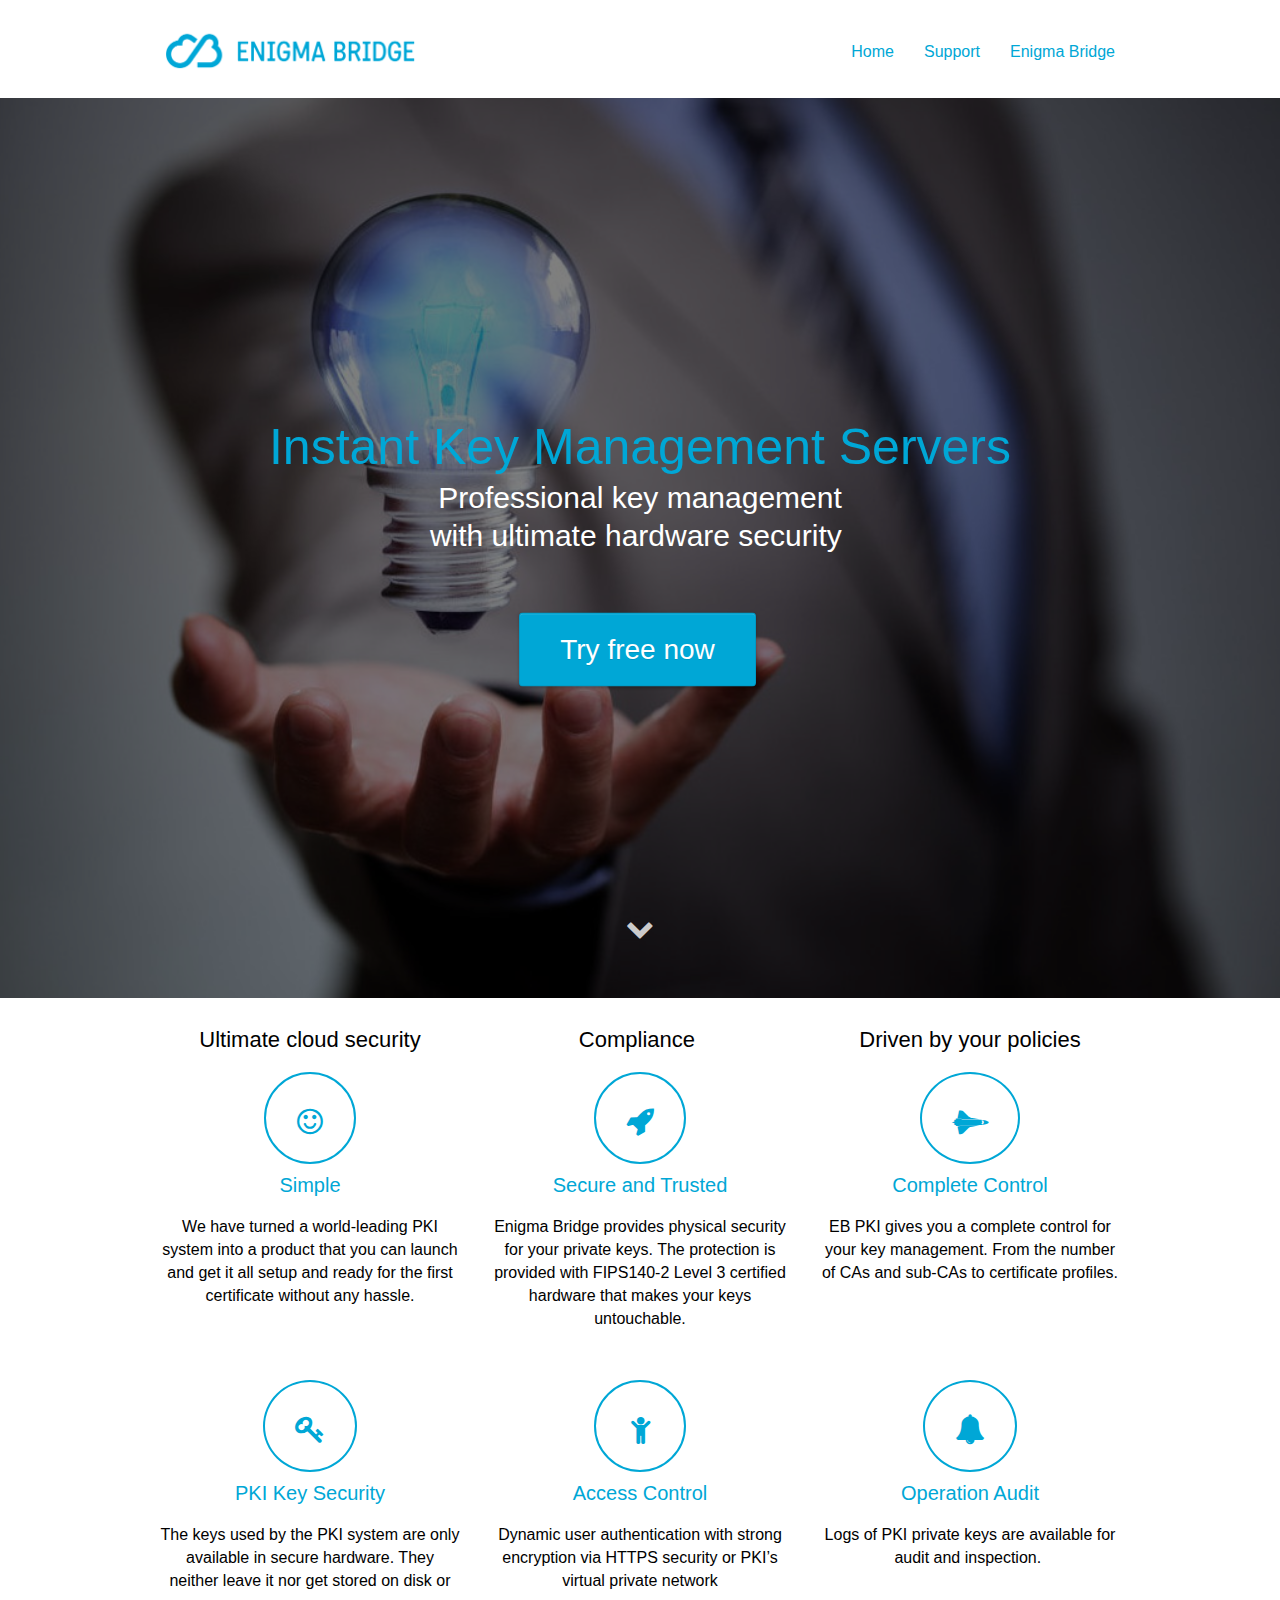
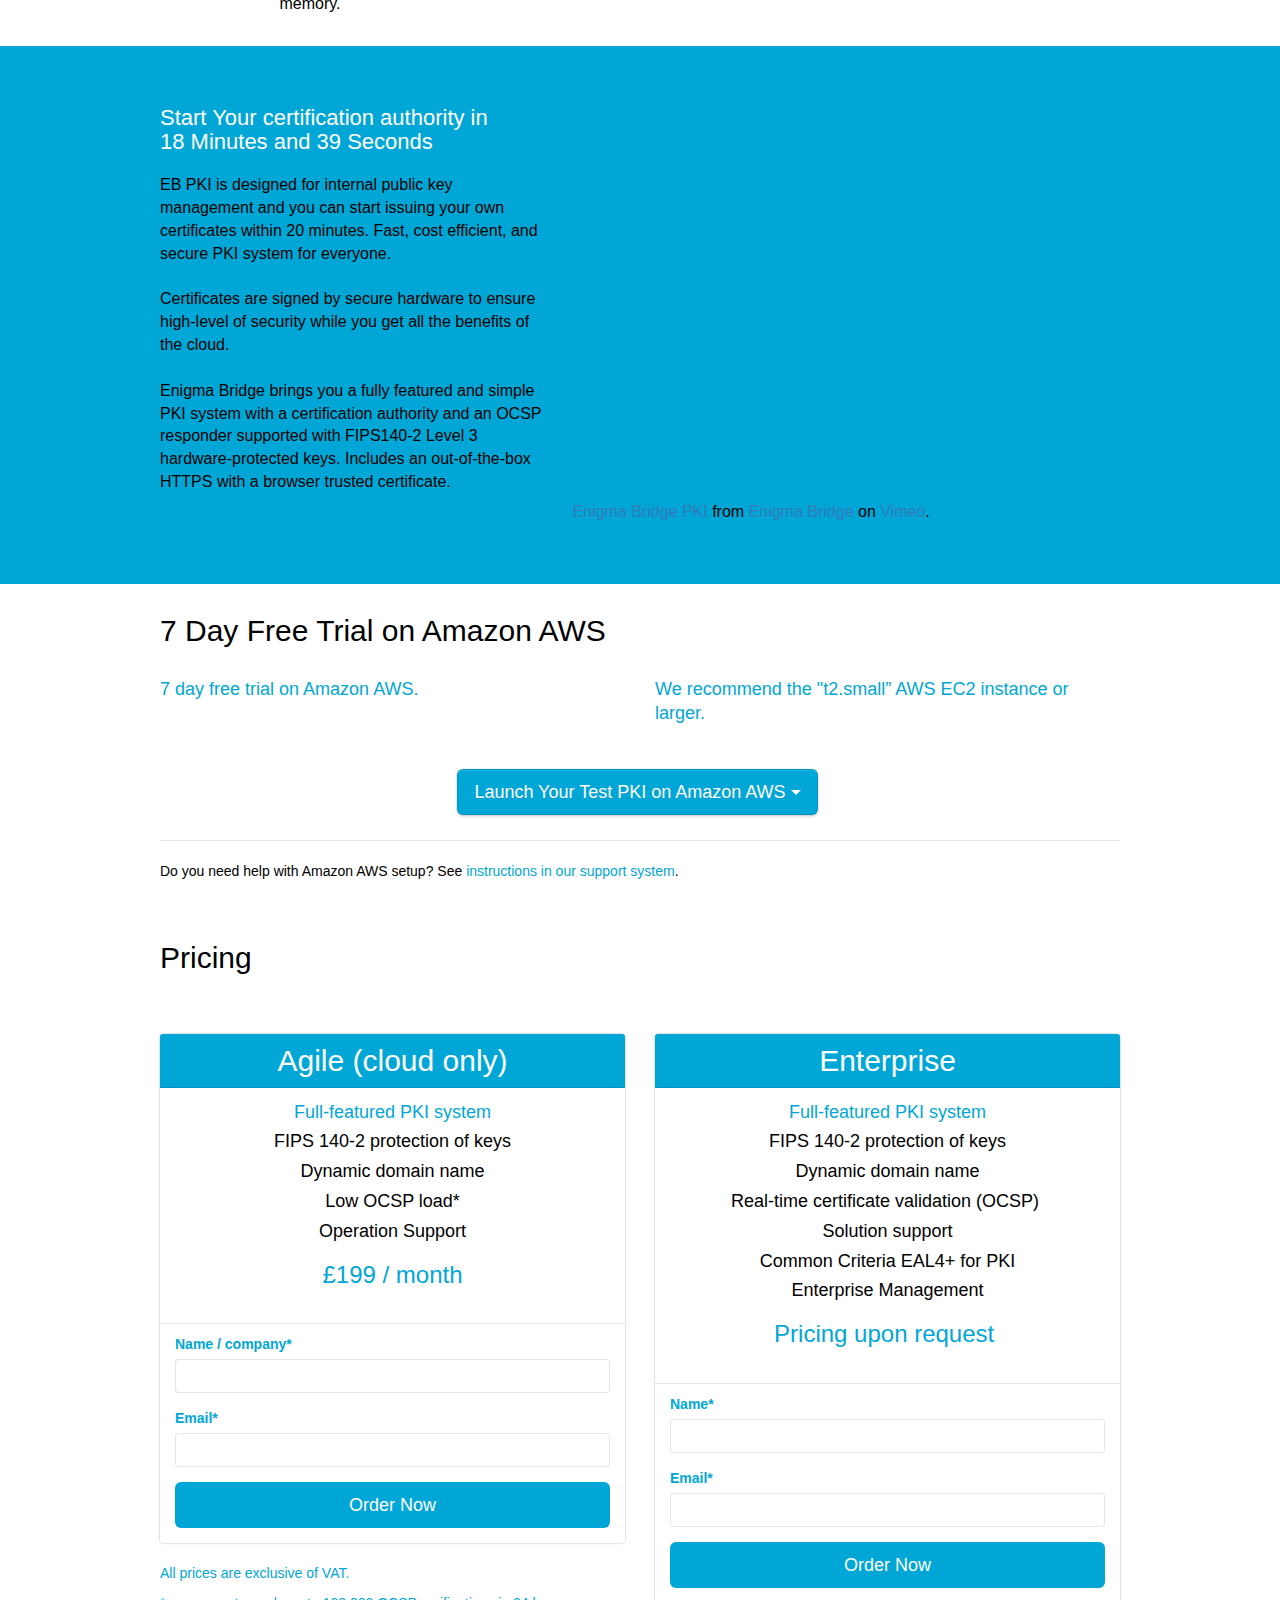
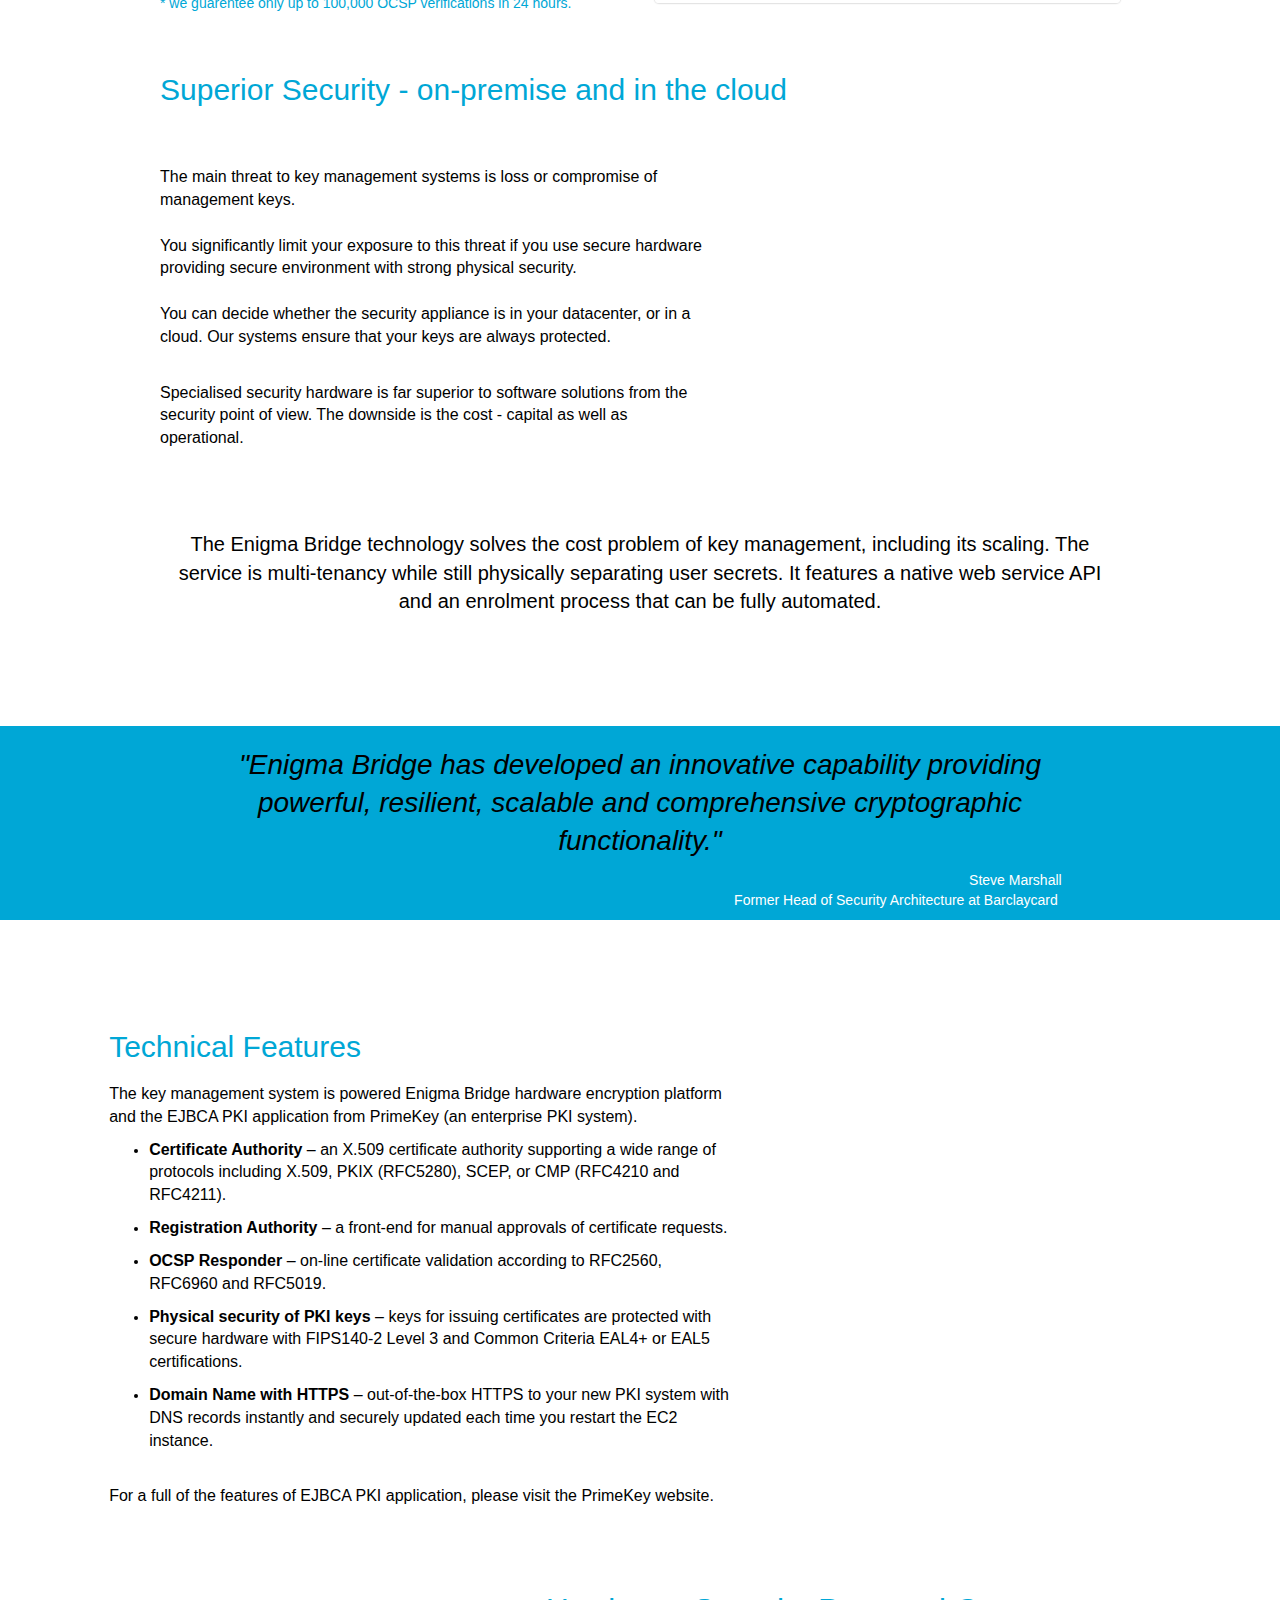
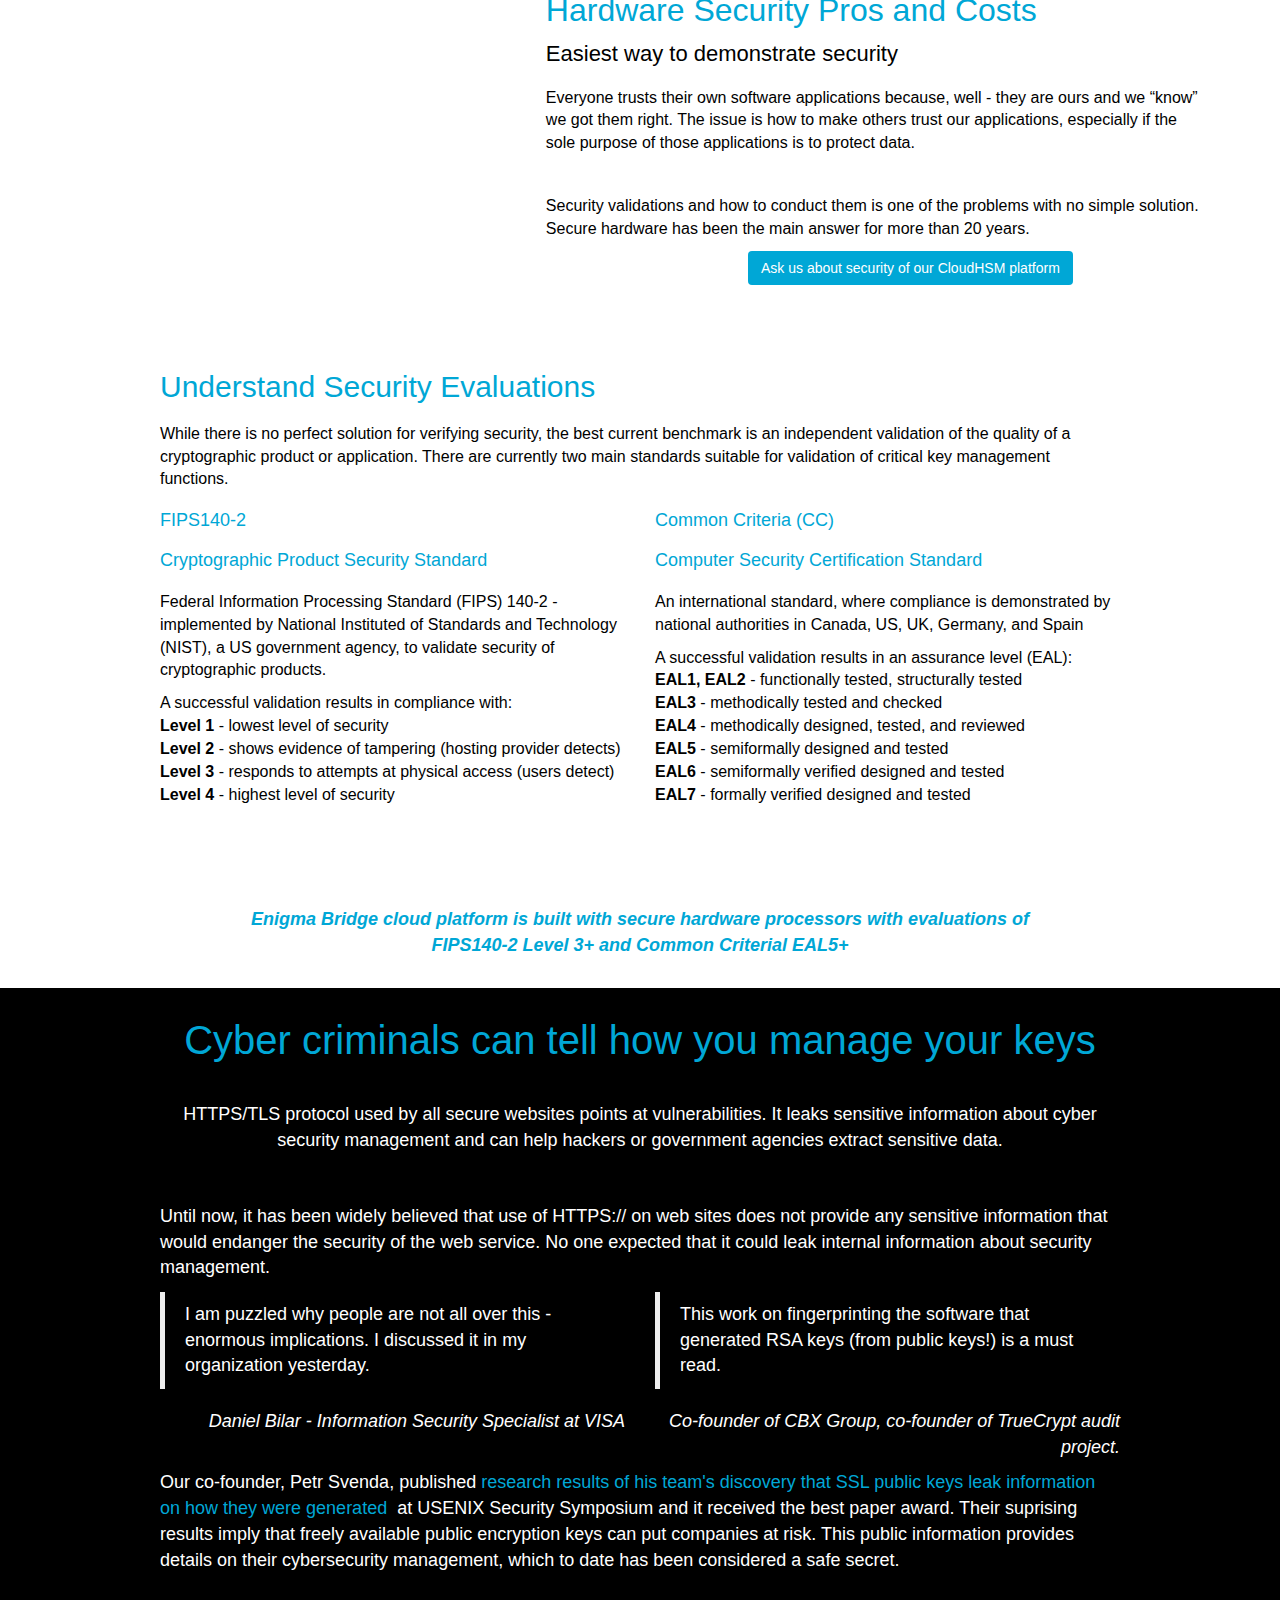
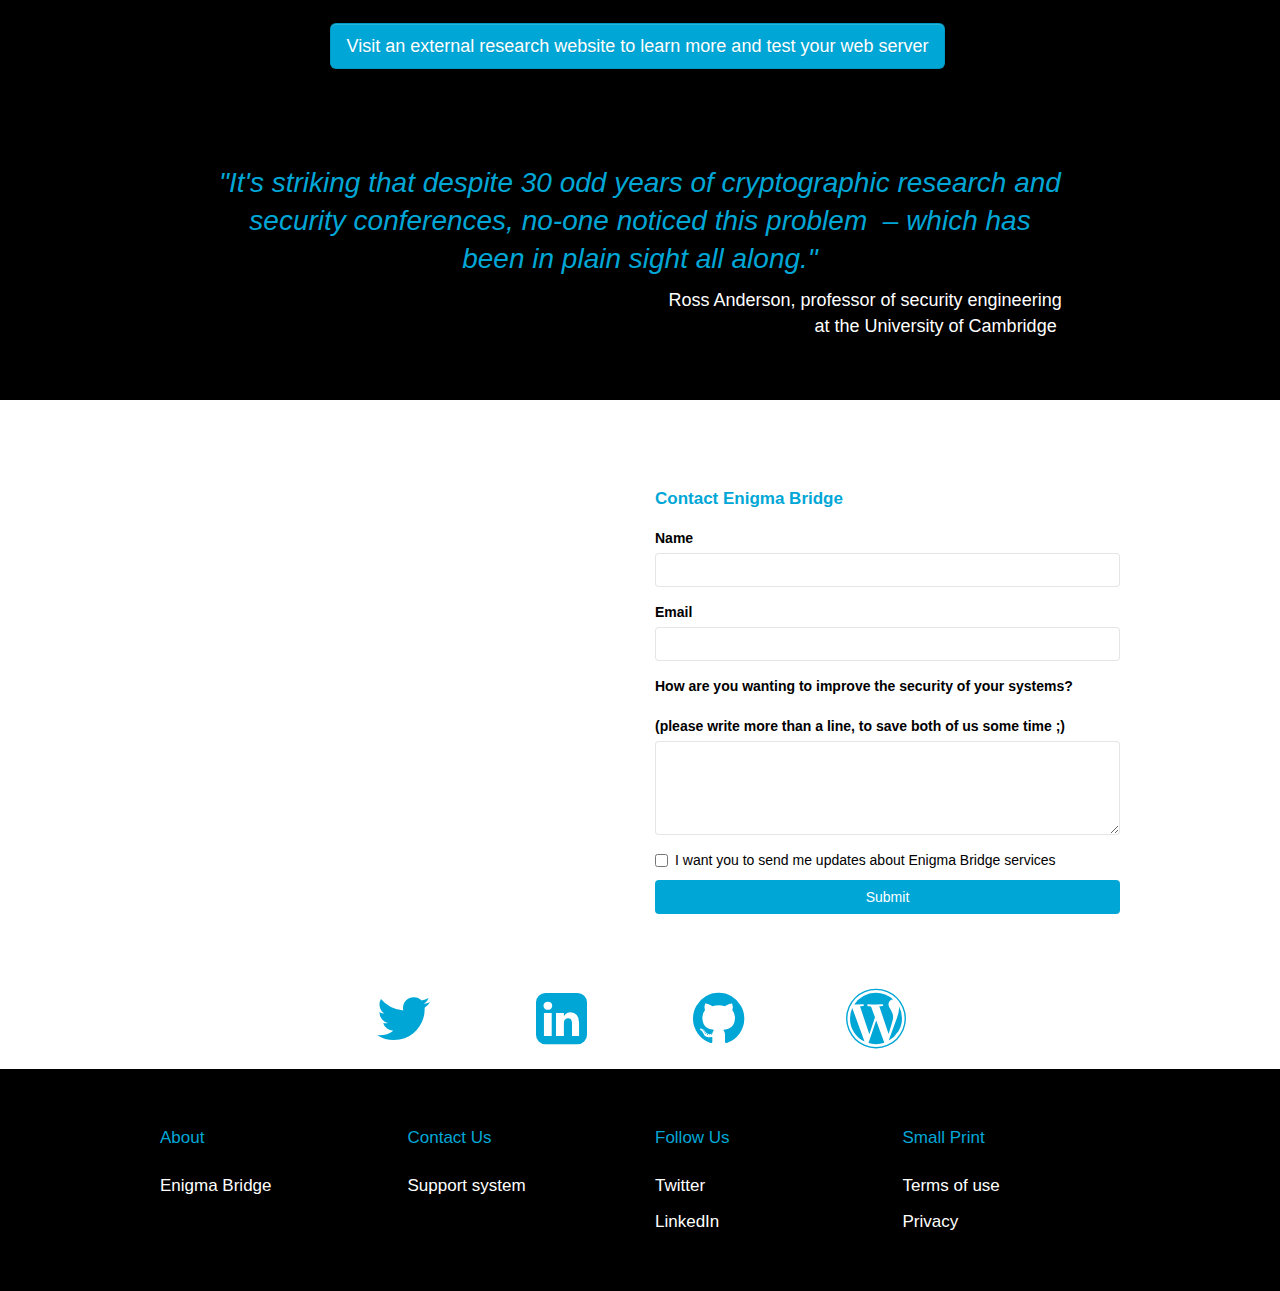
==== commit 1717bd40: "lazy loading" ====
--- a/index.html
+++ b/index.html
@@ -4,18 +4,21 @@
     <meta charset="utf-8">
     <meta name="keywords" content="Security, Encryption, cybersecurity, HTTPS, Enigma, PKI, IoT, Internet of things, Blockchain, AWS, cloudHSM, cloud HSM, hardware security module, payments, tokenisation, tokenization">
     <meta name="description" content="Regain control over your data and communication. Our Private Spaces provide secure and private gateway to internet and place to share and connect with people.">
-    <meta name="viewport" content="width=device-width, initial-scale=1, user-scalable=0">
+    <meta name="viewport" content="width=device-width, initial-scale=1.0, user-scalable=0">
     <link rel="shortcut icon" type="image/png" href="favicon.png">
     
-	<link rel="stylesheet" type="text/css" href="./css/bootstrap.min.css">
-	<link rel="stylesheet" type="text/css" href="style.css">
-	<link rel="stylesheet" href="./css/animate.min.css"><link rel="stylesheet" href="./css/font-awesome.min.css">
+	<link rel="stylesheet" href="./css/bootstrap.min.css">
+	<link rel="stylesheet" href="style.css">
+	<link rel="stylesheet" href="./css/animate.min.css">
+	<link rel="stylesheet" href="./css/font-awesome.min.css">
+	
     
 	<script src="./js/jquery-2.1.0.min.js"></script>
 	<script src="./js/bootstrap.min.js"></script>
 	<script src="./js/blocs.min.js"></script>
 	<script src="./js/jqBootstrapValidation.js"></script>
 	<script src="./js/formHandler.js"></script>
+	<script src="./js/lazysizes.min.js" defer></script>
     <title>Enigma Bridge / Private Dimension in Cyberspace</title>
 	<meta content="/img/logo2-rgb_cropped.gif" property="og:image" />
 <meta content="200" property="og:image:width" />
@@ -60,11 +63,11 @@
 <div class="page-container">
     
 <!-- bloc-0 -->
-<div class="bloc bgc-white l-bloc" id="bloc-0">
+<div class="bloc bgc-white l-bloc " id="bloc-0">
 	<div class="container bloc-sm">
 		<nav class="navbar row">
 			<div class="navbar-header">
-				<a class="navbar-brand" href="index.html"><img src="img/logo2-rgb_cropped.gif" height="50" /></a>
+				<a class="navbar-brand" href="index.html"><img src="img/logo2-rgb_cropped.gif" height="50" class="lazyload" /></a>
 				<button id="nav-toggle" type="button" class="ui-navbar-toggle navbar-toggle" data-toggle="collapse" data-target=".navbar-1">
 					<span class="sr-only">Toggle navigation</span><span class="icon-bar"></span><span class="icon-bar"></span><span class="icon-bar"></span>
 				</button>
@@ -107,7 +110,7 @@
 					Instant Key Management Servers
 				</h1>
 				<h2 class="text-center  mg-md tc-white">
-					Professional key management <br>with ultimate secure hardware protection&nbsp;<br><br>
+					Professional key management <br>with ultimate hardware security&nbsp;<br><br>
 				</h2>
 				<div class="text-center">
 					<a class="btn btn-clean  btn-xl btn-rich-electric-blue" onclick="scrollToTarget('#gestartedpki')">Try free now<br></a>
@@ -232,7 +235,7 @@
 			</div>
 			<div class="col-sm-7">
 				
-					<iframe src="https://player.vimeo.com/video/193778797" width="600" height="400" frameborder="0" webkitallowfullscreen="" mozallowfullscreen="" allowfullscreen=""></iframe> <p><a href="https://vimeo.com/193778797" class="">Enigma Bridge PKI</a> from <a href="https://vimeo.com/user53274318">Enigma Bridge</a> on <a href="https://vimeo.com">Vimeo</a>.</p>
+					<iframe src="img/lazyload-ph.png" data-src="https://player.vimeo.com/video/193778797" width="600" height="400" frameborder="0" webkitallowfullscreen="" mozallowfullscreen="" allowfullscreen="" class="lazyload"></iframe> <p><a href="https://vimeo.com/193778797" class="">Enigma Bridge PKI</a> from <a href="https://vimeo.com/user53274318">Enigma Bridge</a> on <a href="https://vimeo.com">Vimeo</a>.</p>
 					
 				
 			</div>
@@ -483,14 +486,14 @@
 		<div class="row">
 			<div class="col-sm-7">
 				<p>
-					The main threat to key management systems is loss or compromise of management keys. <br> <br> you significantly limit your exposure to this threat if you use secure hardware providing secure environment with strong physical security. <br> <br>You can decide whether the security appliance is in your datacenter, or in a cloud. Our systems ensure that your keys are always protected.
+					The main threat to key management systems is loss or compromise of management keys. <br> <br>You significantly limit your exposure to this threat if you use secure hardware providing secure environment with strong physical security. <br> <br>You can decide whether the security appliance is in your datacenter, or in a cloud. Our systems ensure that your keys are always protected.
 				</p>
 				<p>
 					<br>Specialised security hardware is far superior to software solutions from the security point of view. The downside is the cost - capital as well as operational.
 				</p>
 			</div>
 			<div class="col-sm-5">
-				<img src="img/key_time_and_money.jpeg" class="img-responsive" />
+				<img src="img/lazyload-ph.png" data-src="img/key_time_and_money.jpeg" class="img-responsive lazyload" />
 			</div>
 		</div>
 	</div>
@@ -573,7 +576,7 @@
 				</p>
 			</div>
 			<div class="col-sm-5">
-				<img src="img/pki_architecture.png" class="img-responsive" />
+				<img src="img/lazyload-ph.png" data-src="img/pki_architecture.png" class="img-responsive lazyload" />
 			</div>
 		</div>
 	</div>
@@ -585,7 +588,7 @@
 	<div class="container bloc-sm">
 		<div class="row">
 			<div class="col-sm-5">
-				<img src="img/eb_test_servers_small.png" class="img-responsive" />
+				<img src="img/lazyload-ph.png" data-src="img/eb_test_servers_small.png" class="img-responsive lazyload" />
 			</div>
 			<div class="col-sm-7">
 				<h2 class=" mg-md tc-rich-electric-blue">
@@ -610,7 +613,7 @@
 <!-- bloc-13 END -->
 
 <!-- bloc-14 -->
-<div class="bloc tc-black bgc-white " id="bloc-14">
+<div class="bloc tc-black bgc-white" id="bloc-14">
 	<div class="container bloc-md">
 		<div class="row">
 			<div class="col-sm-12">
@@ -697,7 +700,7 @@
 				</p>
 				<div class="row">
 					<div class="col-sm-6">
-						<img src="img/quotation_Bilar2.png" class="img-responsive" />
+						<img src="img/lazyload-ph.png" data-src="img/quotation_Bilar2.png" class="img-responsive lazyload" />
 						<blockquote>
 							<p>
 								I am puzzled why people are not all over this - enormous implications. I discussed it in my organization yesterday. <br>
@@ -708,7 +711,7 @@
 						</p>
 					</div>
 					<div class="col-sm-6">
-						<img src="img/quotation_KennWhite2.png" class="img-responsive" />
+						<img src="img/lazyload-ph.png" data-src="img/quotation_KennWhite2.png" class="img-responsive lazyload" />
 						<blockquote>
 							<p>
 								This work on fingerprinting the software that generated RSA keys (from public keys!) is a must read. <br>
@@ -762,7 +765,7 @@
 	<div class="container bloc-md">
 		<div class="row voffset bgc-white">
 			<div class="col-sm-6">
-				<img src="img/worldAtHand.png" class="img-responsive" />
+				<img src="img/lazyload-ph.png" data-src="img/worldAtHand.png" class="img-responsive lazyload" />
 			</div>
 			<div class="col-sm-6">
 				<form id="form_contact_pki" novalidate success-msg="Your message has been sent." fail-msg="Sorry it seems that our mail server is not responding, Sorry for the inconvenience!">
@@ -816,7 +819,7 @@
 		</div>
 		<div class="row voffset-lg">
 			<div class="col-sm-3">
-				<a href="http://www.dancvrcek.com/" target="_blank"><img src="img/dan270.jpg" class="swing-hvr center-block img-responsive animated" /></a>
+				<a href="http://www.dancvrcek.com/" target="_blank"><img src="img/lazyload-ph.png" data-src="img/dan270.jpg" class="swing-hvr center-block img-responsive animated lazyload" /></a>
 				<h3 class="text-center mg-md tc-rich-electric-blue">
 					<a class="ltc-rich-electric-blue" href="https://linkedin.com/in/DanCvrcek" target="_blank">Dan Cvrcek, PhD</a><br>
 				</h3>
@@ -825,7 +828,7 @@
 				</p>
 			</div>
 			<div class="col-sm-3">
-				<img src="img/petr270.jpg" class="img-responsive swing-hvr center-block animated" />
+				<img src="img/lazyload-ph.png" data-src="img/petr270.jpg" class="img-responsive swing-hvr center-block animated lazyload" />
 				<h3 class="text-center mg-md tc-rich-electric-blue">
 					<a class="ltc-rich-electric-blue" href="https://cz.linkedin.com/in/petr-svenda-58b27ab" target="_blank">Petr Svenda, PhD</a><br>
 				</h3>
@@ -834,7 +837,7 @@
 				</p>
 			</div>
 			<div class="col-sm-3">
-				<img src="img/dusan270.jpg" class="img-responsive swing-hvr center-block animated" />
+				<img src="img/lazyload-ph.png" data-src="img/dusan270.jpg" class="img-responsive swing-hvr center-block animated lazyload" />
 				<h3 class="text-center mg-md tc-rich-electric-blue">
 					<a class="ltc-rich-electric-blue" href="https://cz.linkedin.com/in/dklinec/en" target="_blank">Dusan Klinec</a><br>
 				</h3>
@@ -843,7 +846,7 @@
 				</p>
 			</div>
 			<div class="col-sm-3">
-				<a href="http://www.davidgudjonsson.com" target="_blank"><img src="img/david270.jpg" class="img-responsive swing-hvr center-block animated" /></a>
+				<a href="http://www.davidgudjonsson.com" target="_blank"><img src="img/lazyload-ph.png" data-src="img/david270.jpg" class="img-responsive swing-hvr center-block animated lazyload" /></a>
 				<h3 class="text-center mg-md tc-rich-electric-blue">
 					<a class="ltc-rich-electric-blue" href="https://uk.linkedin.com/in/davidgudjonsson" target="_blank">David Gudjonsson</a><br>
 				</h3>
--- a/style.css
+++ b/style.css
@@ -11,9 +11,8 @@
     -webkit-font-smoothing: antialiased;
     -moz-osx-font-smoothing: grayscale;
 }
+a,button{transition: all .3s ease-in-out;outline: none!important;} /* Prevent ugly blue glow on chrome and safari */
 a:hover{text-decoration: none; cursor:pointer;}
-
-a,button{outline: none!important;} /* Prevent ugly blue glow on chrome and safari */
 
 #page-loading-blocs-notifaction{position: fixed;top: 0;bottom: 0;width: 100%;z-index:100000;background:#FFFFFF url("img/pageload-spinner.gif") no-repeat center center;}
 
@@ -279,8 +278,8 @@
 	font-size: 16.000000953674316px;
 }
 #bloc-13 h2{
+	font-size: 32px;
 	line-height: 24px;
-	font-size: 32px;
 }
 #bloc-13 h3{
 	font-size: 22px;
@@ -394,6 +393,8 @@
 }
 .nav-invert .navbar-header, .nav-invert .navbar-brand{
 	float:right;
+	position:relative;
+	z-index:2;
 }
 @media (min-width: 768px){
 	.site-navigation{
@@ -514,14 +515,13 @@
 }
 .a-block{
 	width:100%;
-	text-align: left;
+	text-align:left;
+}
+.text-center .a-block{
+	text-align:center;
 }
 .btn .caret{
-	margin:0 0 0 5px}.dropdown a .caret{
-	margin:0 0 0 5px}.btn-dropdown .dropdown-menu .dropdown{
-	padding: 3px 20px;
-}
-
+	margin:0 0 0 5px}
 /* = Icons
 -------------------------------------------------------------- */
 .icon-md{
@@ -759,6 +759,7 @@
 .bgc-black{
 	background-color:#000000;
 }
+
 /* Text colour styles */
 
 .tc-rich-electric-blue{
@@ -773,6 +774,7 @@
 .tc-rich-electric-blue-2{
 	color:#00A7D6!important;
 }
+
 /* Button colour styles */
 
 .btn-rich-electric-blue{
@@ -783,6 +785,7 @@
 	background:#0086ab;
 	color:#FFFFFF!important;
 }
+
 /* Link colour styles */
 
 .ltc-rich-electric-blue{
@@ -803,6 +806,7 @@
 .ltc-white:hover{
 	color:#ffffff!important;
 }
+
 /* Icon colour styles */
 
 .icon-rich-electric-blue{
@@ -847,7 +851,7 @@
     }
 }
 @media only screen and (min-device-width : 768px) and (max-device-width : 1024px) and (orientation : landscape) {.b-parallax{background-attachment:scroll;}}
-@media (max-width: 768px)
+@media (max-width: 991px)
 {
     .container{width:100%;}
     .b-parallax{background-attachment:scroll;}
@@ -942,12 +946,19 @@
     .nav-invert .navbar-toggle{
         float:left; 
     }
+    .bloc{
+        padding-left: 0; 
+        padding-right: 0;
+    }
     .bloc-xxl,.bloc-xl,.bloc-lg{
         padding: 40px 0;
     }
     .bloc-sm,.bloc-md{
         padding-left: 0; 
         padding-right: 0;
+    }
+    .bloc-tile-2 .container, .bloc-tile-3 .container, .bloc-tile-4 .container{
+        padding-left:0;padding-right:0;
     }
     .a-block{
         padding:0 10px;
@@ -997,11 +1008,11 @@
     }
 }
 
-@media (max-width: 768px){
-	.bloc-group-text-vc, .mobile .bloc-group-text-vc{
+@media (max-width: 991px){
+	.bloc-group-text-vc{
 	margin-top:0%;
 }
-.hero-text-vc, .mobile .hero-text-vc{
+.hero-text-vc{
 	margin-top:10%;
 }
  div[class^="col-"], div[class*=" col-"]{
@@ -1014,7 +1025,7 @@
 }
 }
 /* Drop Down Navigation */
-@media (min-width: 767px) and (max-width: 768px){
+@media (min-width: 767px) and (max-width: 991px){
 	
 .mini-nav .special-dropdown-nav .site-navigation{
 	display: block;
@@ -1047,7 +1058,7 @@
 	color: rgba(0,0,0,.6)!important;
 }
  }
-@media (max-width: 420px){
+@media (max-width: 767px){
 	.lake-hero-text{
 	font-size:38px;
 }
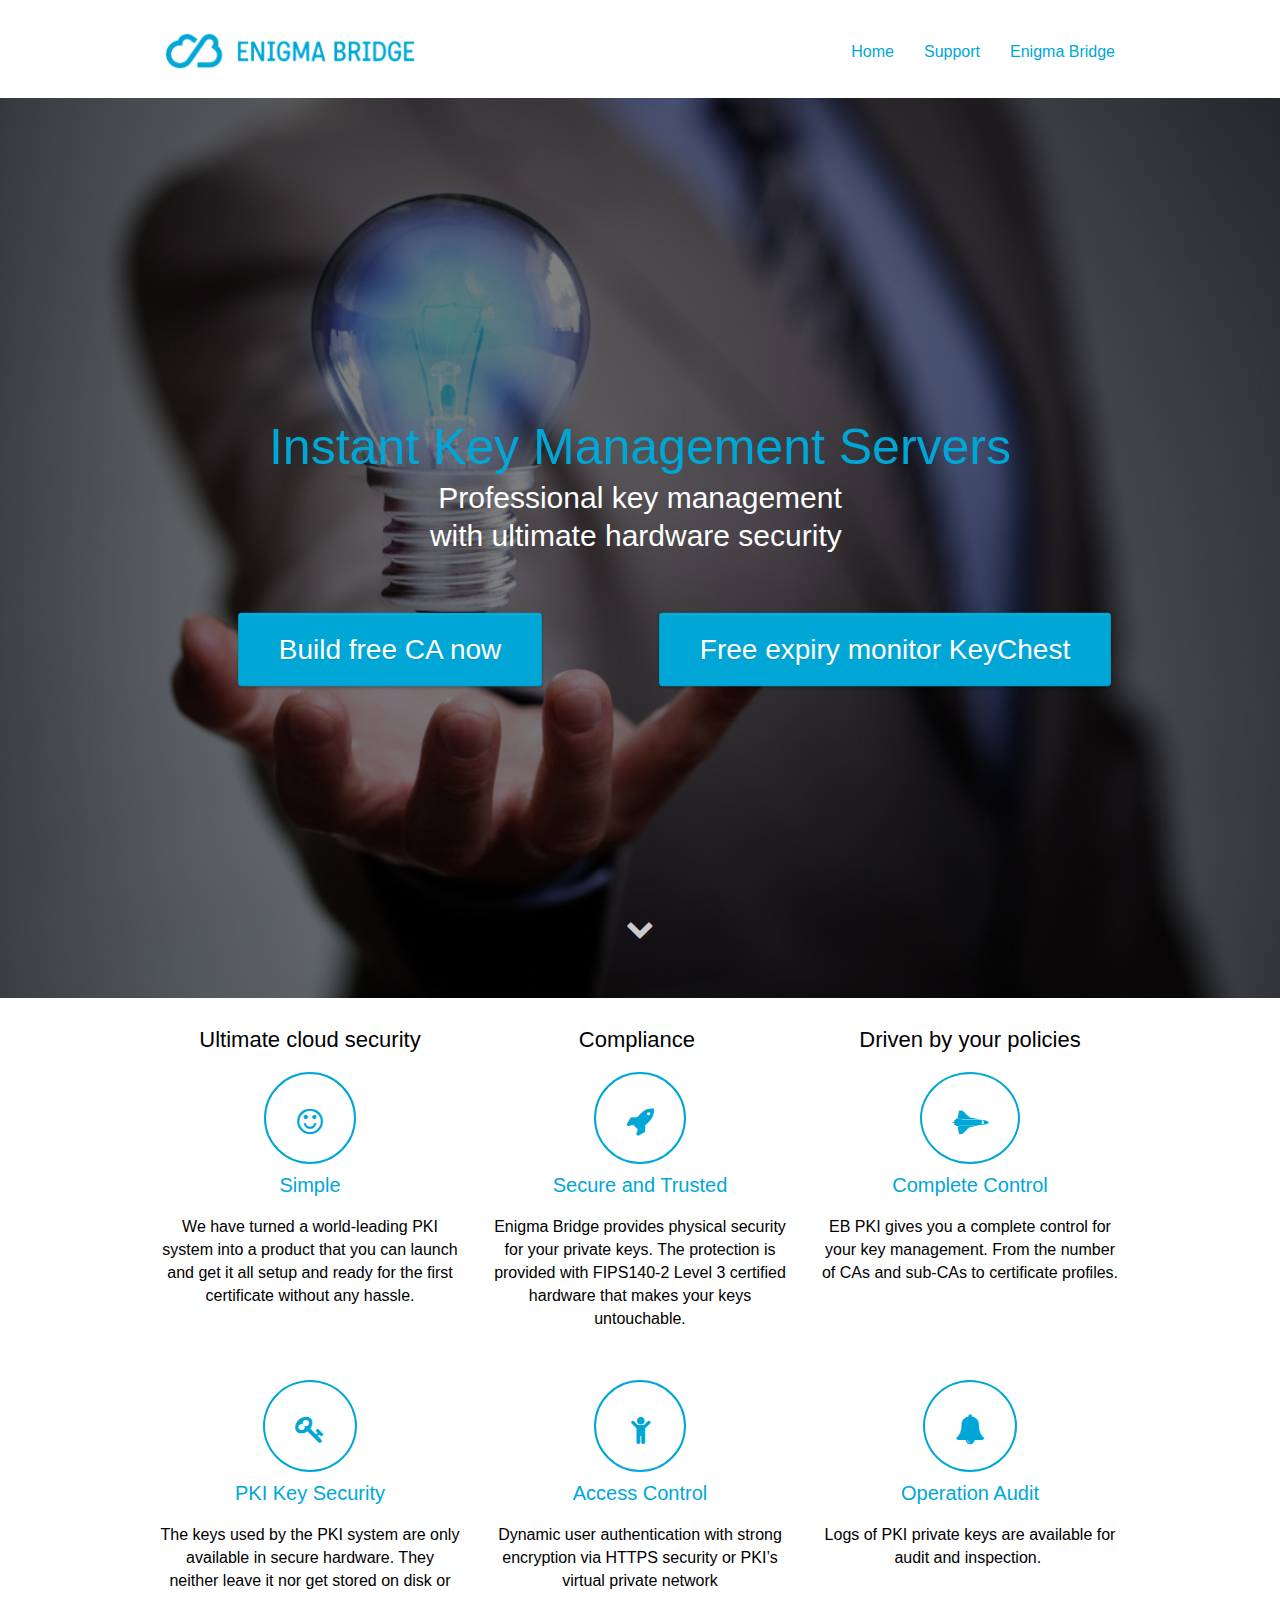
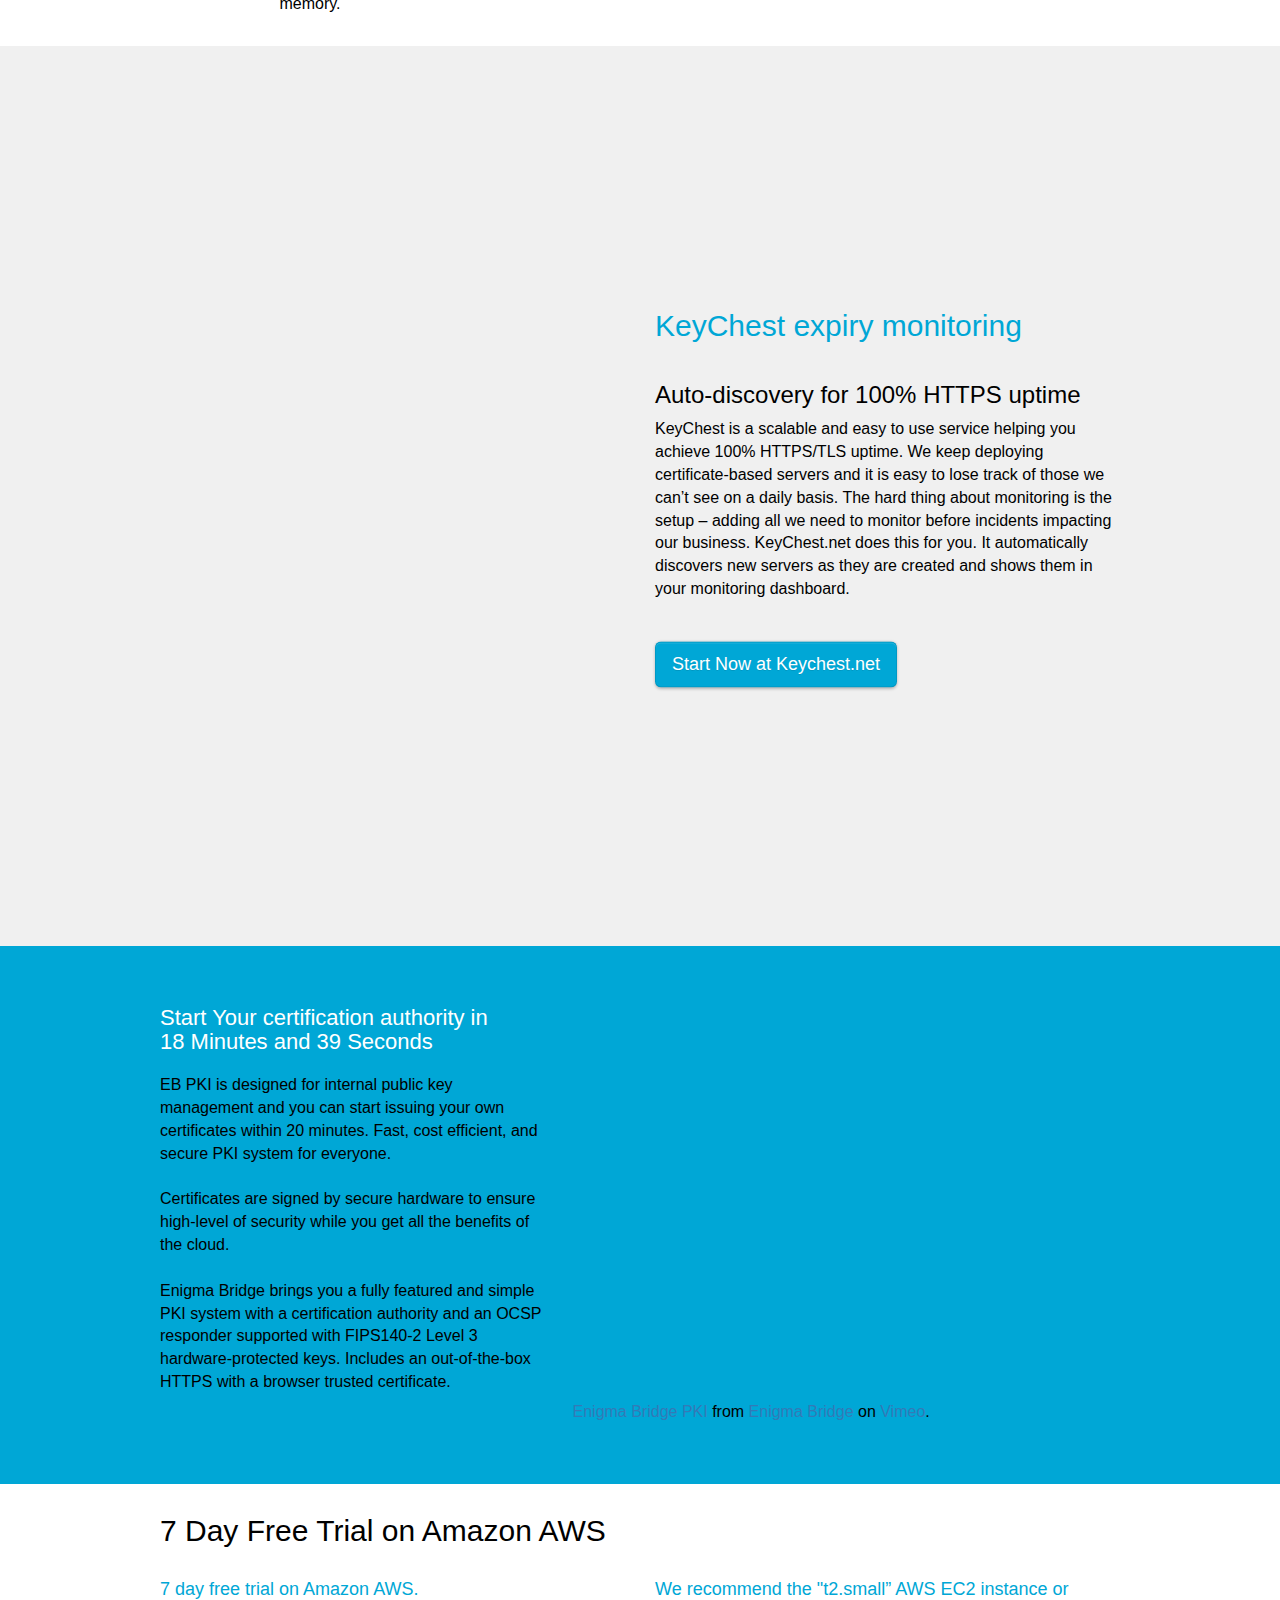
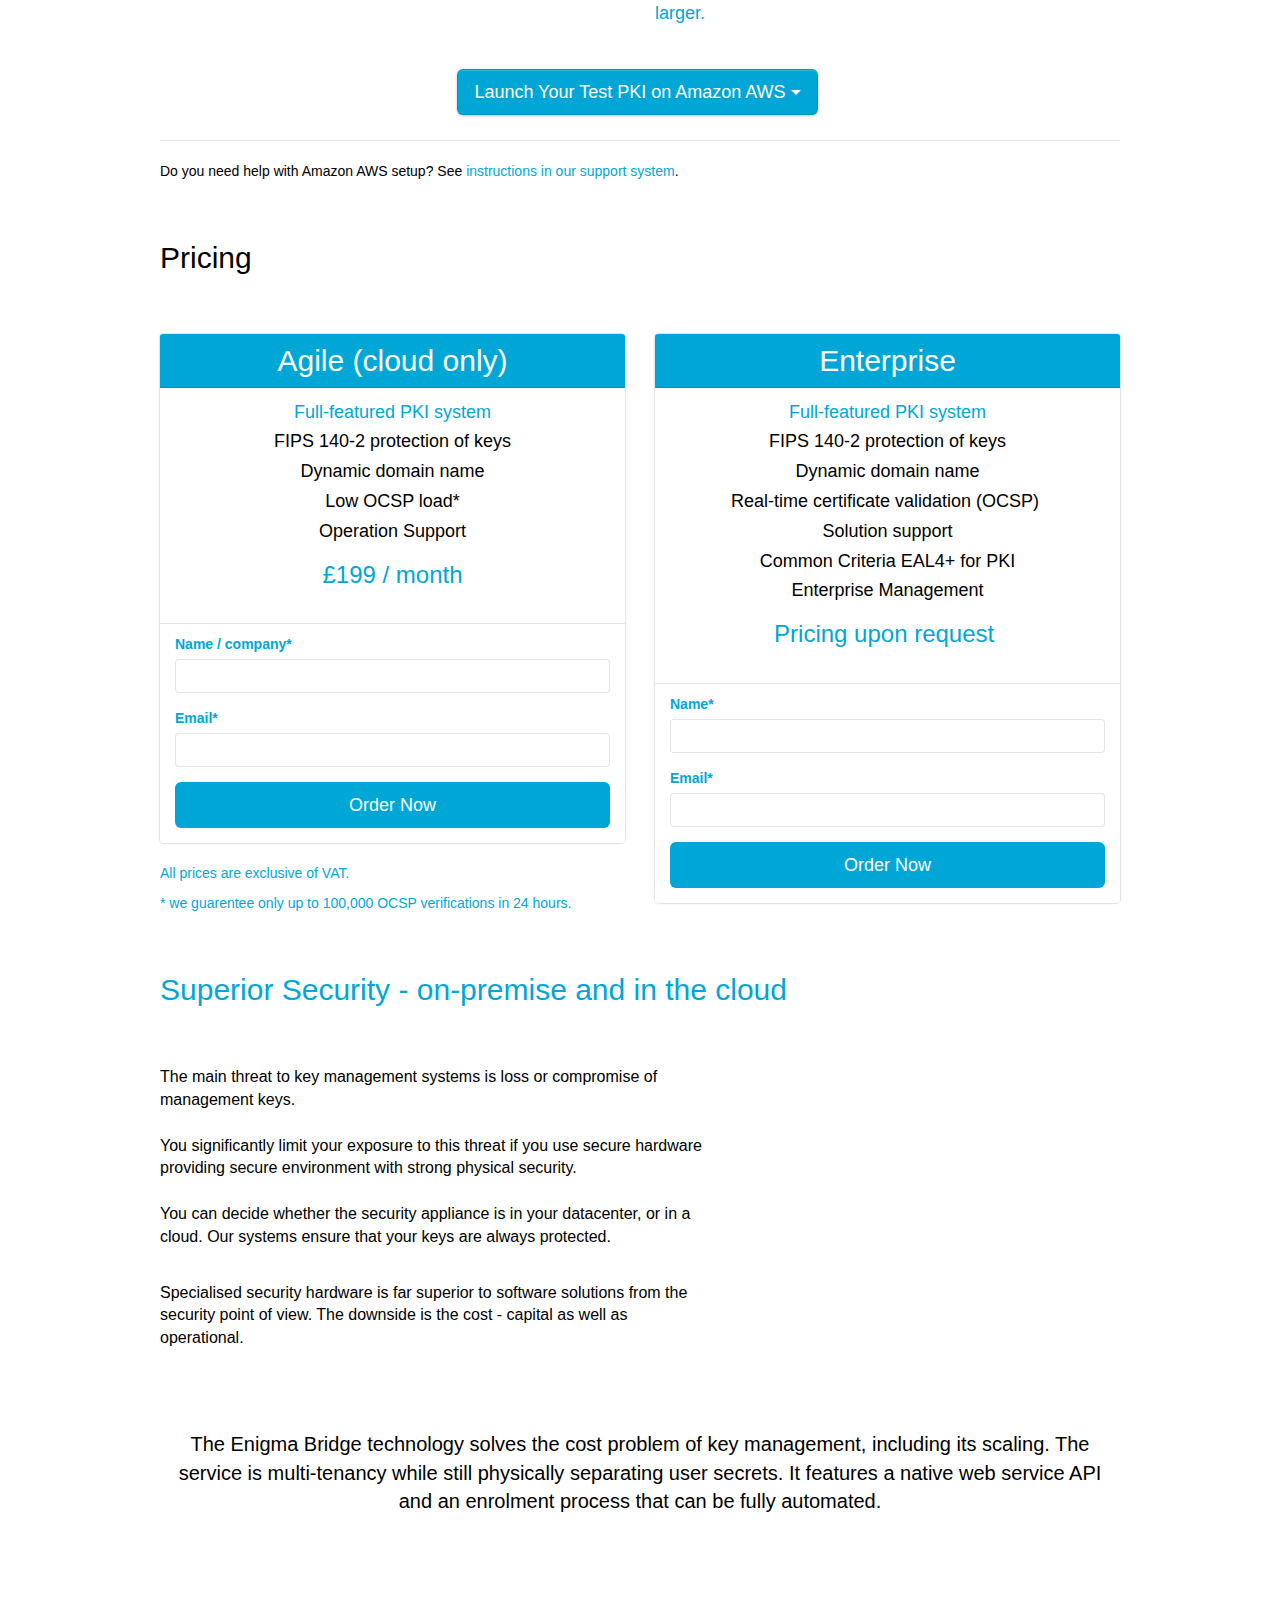
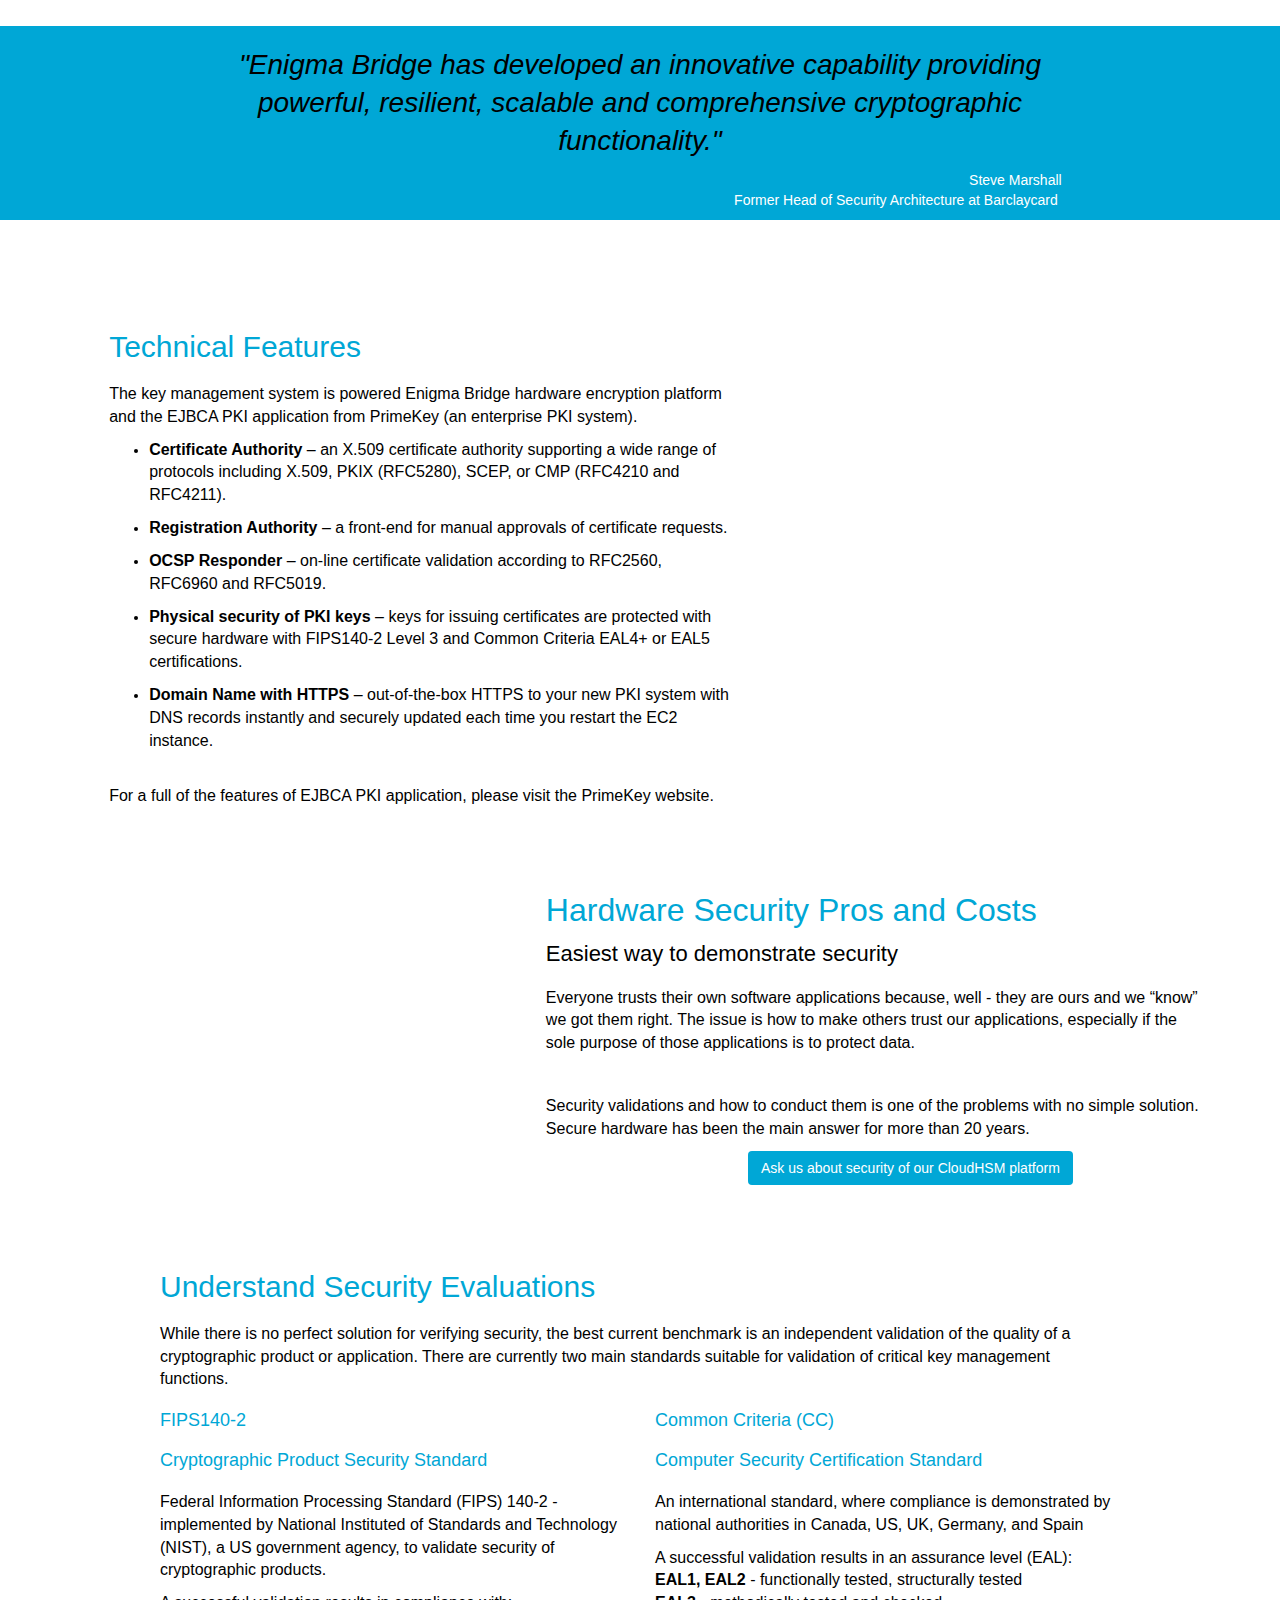
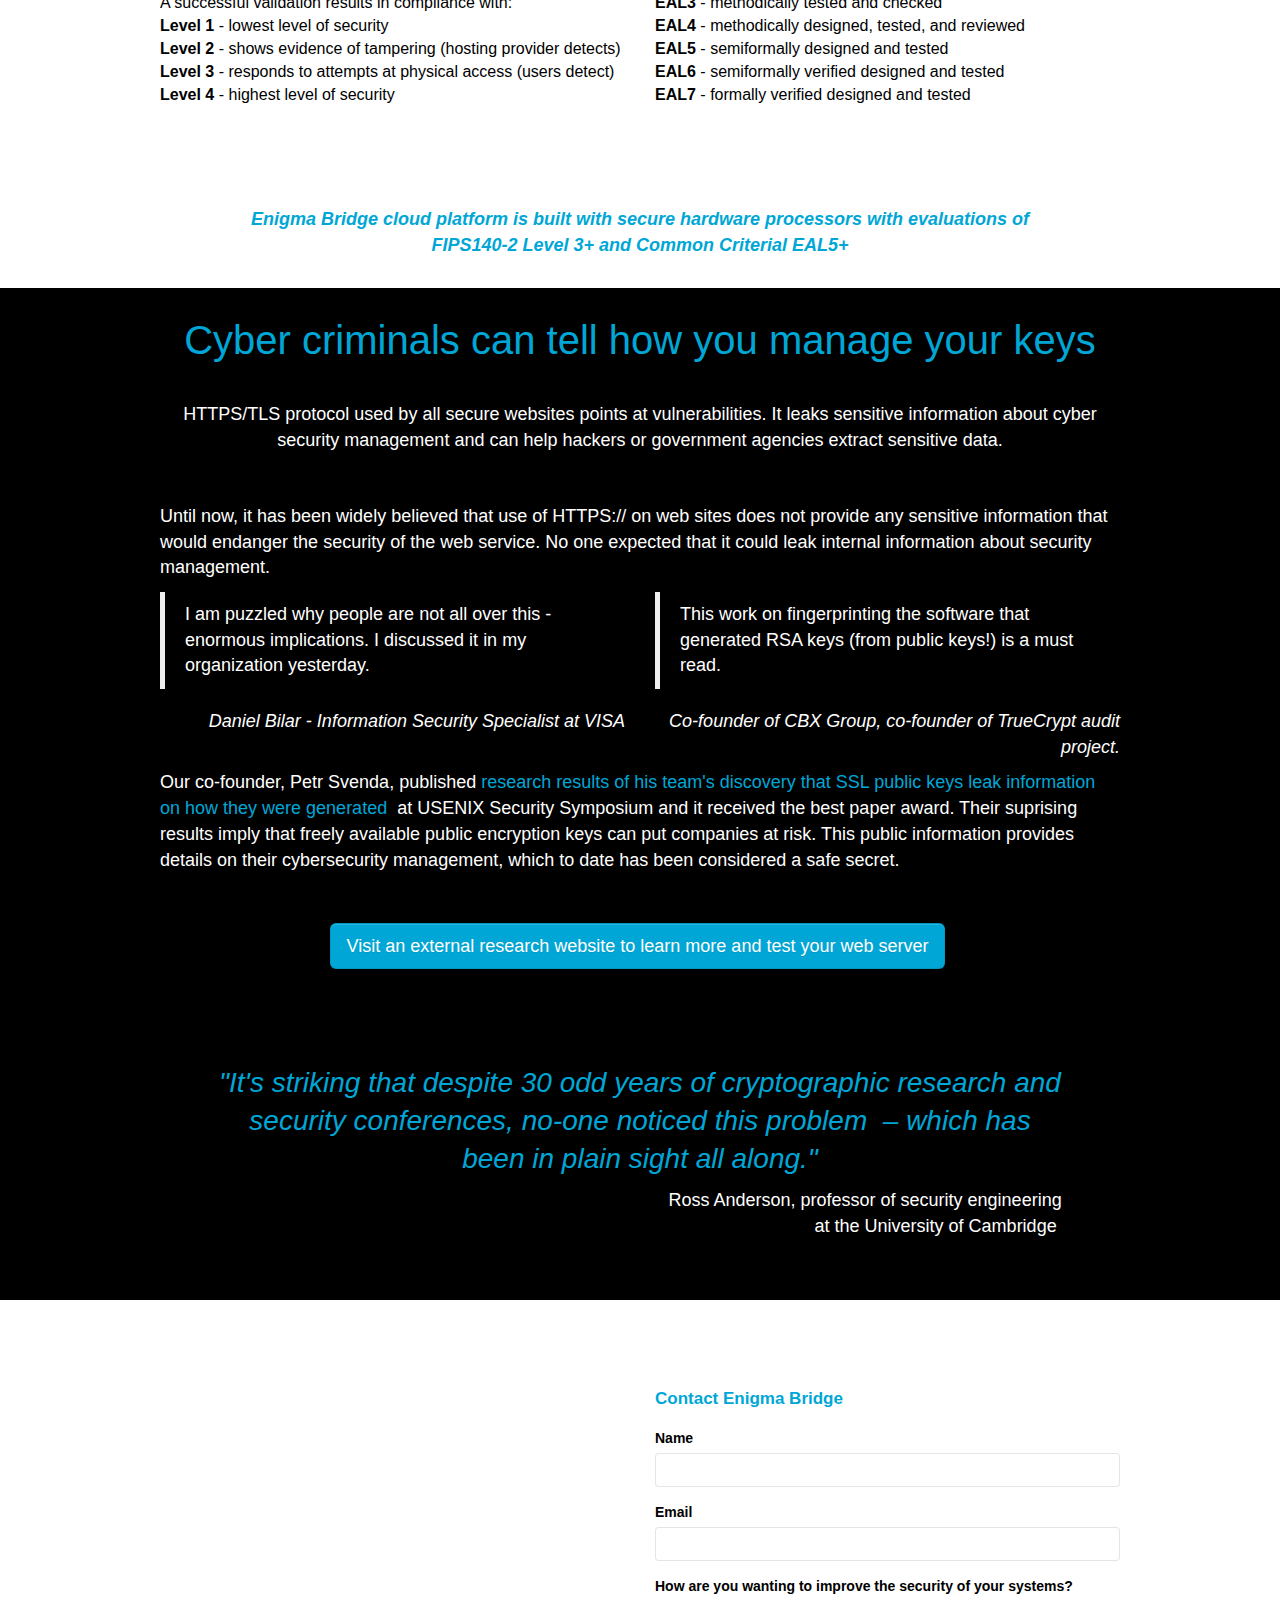
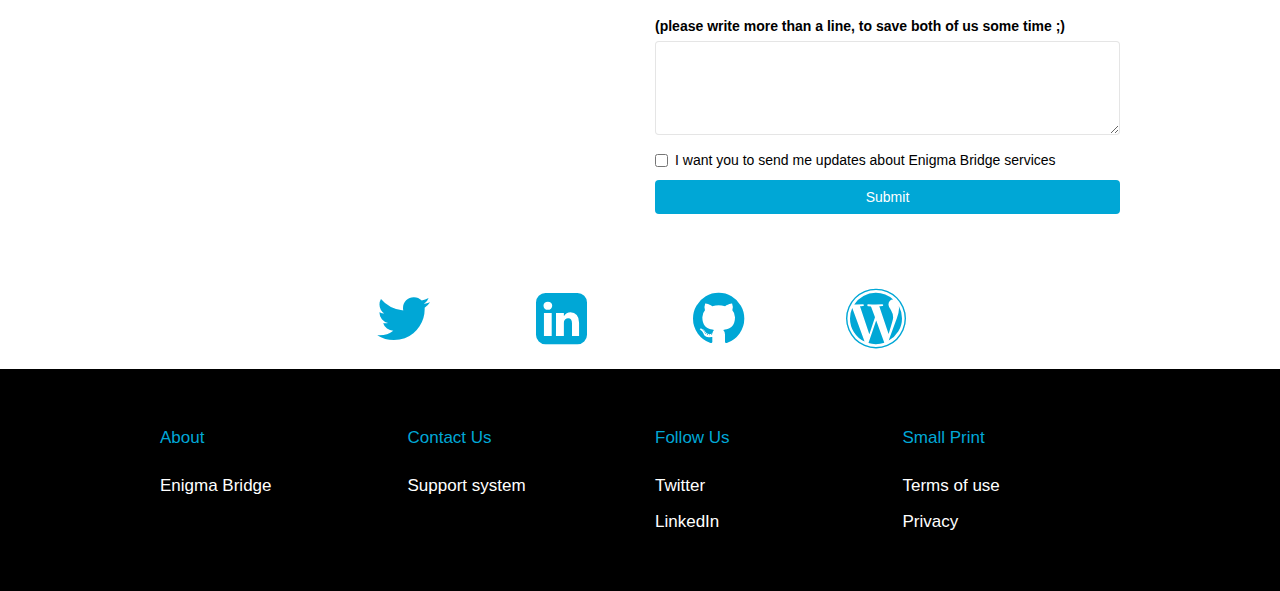
==== commit 23be59a8: "lazy loading and adding a reference to KeyChest" ====
--- a/index.html
+++ b/index.html
@@ -63,7 +63,7 @@
 <div class="page-container">
     
 <!-- bloc-0 -->
-<div class="bloc bgc-white l-bloc " id="bloc-0">
+<div class="bloc bgc-white l-bloc" id="bloc-0">
 	<div class="container bloc-sm">
 		<nav class="navbar row">
 			<div class="navbar-header">
@@ -112,8 +112,17 @@
 				<h2 class="text-center  mg-md tc-white">
 					Professional key management <br>with ultimate hardware security&nbsp;<br><br>
 				</h2>
-				<div class="text-center">
-					<a class="btn btn-clean  btn-xl btn-rich-electric-blue" onclick="scrollToTarget('#gestartedpki')">Try free now<br></a>
+				<div class="row">
+					<div class="col-sm-6">
+						<div class="text-center">
+							<a class="btn btn-clean btn-rich-electric-blue btn-xl" onclick="scrollToTarget('#gestartedpki')">Build free CA now</a>
+						</div>
+					</div>
+					<div class="col-sm-6">
+						<div class="text-center">
+							<a href="https://keychest.net" class="btn btn-clean btn-rich-electric-blue btn-xl" target="_blank">Free expiry monitor KeyChest</a>
+						</div>
+					</div>
 				</div>
 			</div>
 		</div>
@@ -222,7 +231,30 @@
 <!-- bloc-3 END -->
 
 <!-- bloc-4 -->
-<div class="bloc bgc-rich-electric-blue tc-black" id="bloc-4">
+<div class="bloc bloc-fill-screen bgc-anti-flash-white tc-black none bg-KC-background d-bloc b-parallax" id="bloc-4">
+	<div class="container">
+		<div class="row">
+			<div class="col-sm-6">
+				<a href="https://keychest.net/register" target="_blank"><img src="img/lazyload-ph.png" data-src="img/keychest_headlines_for_activeDomain.png" class="img-responsive none animated vanishIn img-rd  lazyload" /></a>
+			</div>
+			<div class="col-sm-6">
+				<h2 class="mg-lg tc-rich-electric-blue">
+					KeyChest expiry monitoring
+				</h2>
+				<h3 class="mg-sm tc-black">
+					Auto-discovery for 100% HTTPS uptime&nbsp;
+				</h3>
+				<p class="mg-lg ">
+					KeyChest is a scalable and easy to use service helping you achieve 100% HTTPS/TLS uptime. We keep deploying certificate-based servers and it is easy to lose track of those we can&rsquo;t see on a daily basis. The hard thing about monitoring is the setup – adding all we need to monitor before incidents impacting our business. KeyChest.net does this for you. It automatically discovers new servers as they are created and shows them in your monitoring dashboard.
+				</p><a href="https://keychest.net/register" class="btn btn-clean btn-lg btn-rich-electric-blue" target="_blank">Start Now at Keychest.net</a>
+			</div>
+		</div>
+	</div>
+</div>
+<!-- bloc-4 END -->
+
+<!-- bloc-5 -->
+<div class="bloc bgc-rich-electric-blue tc-black" id="bloc-5">
 	<div class="container bloc-md">
 		<div class="row">
 			<div class="col-sm-5">
@@ -242,7 +274,7 @@
 		</div>
 	</div>
 </div>
-<!-- bloc-4 END -->
+<!-- bloc-5 END -->
 
 <!-- gestartedpki -->
 <div class="bloc bgc-white l-bloc tc-black" id="gestartedpki">
@@ -303,8 +335,8 @@
 </div>
 <!-- gestartedpki END -->
 
-<!-- bloc-6 -->
-<div class="bloc bgc-white l-bloc" id="bloc-6">
+<!-- bloc-7 -->
+<div class="bloc bgc-white l-bloc" id="bloc-7">
 	<div class="container bloc-sm">
 		<div class="row">
 			<div class="col-sm-12">
@@ -315,7 +347,7 @@
 		</div>
 	</div>
 </div>
-<!-- bloc-6 END -->
+<!-- bloc-7 END -->
 
 <!-- pkipricing -->
 <div class="bloc bgc-white l-bloc tc-rich-electric-blue-2" id="pkipricing">
@@ -466,8 +498,8 @@
 </div>
 <!-- pkipricing END -->
 
-<!-- bloc-8 -->
-<div class="bloc bgc-white l-bloc" id="bloc-8">
+<!-- bloc-9 -->
+<div class="bloc bgc-white l-bloc" id="bloc-9">
 	<div class="container bloc-sm">
 		<div class="row">
 			<div class="col-sm-12">
@@ -478,10 +510,10 @@
 		</div>
 	</div>
 </div>
-<!-- bloc-8 END -->
-
-<!-- bloc-9 -->
-<div class="bloc bgc-white tc-black" id="bloc-9">
+<!-- bloc-9 END -->
+
+<!-- bloc-10 -->
+<div class="bloc bgc-white tc-black" id="bloc-10">
 	<div class="container bloc-sm">
 		<div class="row">
 			<div class="col-sm-7">
@@ -498,10 +530,10 @@
 		</div>
 	</div>
 </div>
-<!-- bloc-9 END -->
-
-<!-- bloc-10 -->
-<div class="bloc tc-black bgc-white l-bloc" id="bloc-10">
+<!-- bloc-10 END -->
+
+<!-- bloc-11 -->
+<div class="bloc tc-black bgc-white l-bloc" id="bloc-11">
 	<div class="container bloc-md">
 		<div class="row">
 			<div class="col-sm-12">
@@ -512,10 +544,10 @@
 		</div>
 	</div>
 </div>
-<!-- bloc-10 END -->
-
-<!-- bloc-11 -->
-<div class="bloc full-width-bloc bgc-white tc-white" id="bloc-11">
+<!-- bloc-11 END -->
+
+<!-- bloc-12 -->
+<div class="bloc full-width-bloc bgc-white tc-white" id="bloc-12">
 	<div class="container bloc-md">
 		<div class="row bgc-rich-electric-blue-2">
 			<div class="col-xs-12 col-md-8 col-md-offset-2">
@@ -529,10 +561,10 @@
 		</div>
 	</div>
 </div>
-<!-- bloc-11 END -->
-
-<!-- bloc-12 -->
-<div class="bloc full-width-bloc bgc-white l-bloc tc-black" id="bloc-12">
+<!-- bloc-12 END -->
+
+<!-- bloc-13 -->
+<div class="bloc full-width-bloc bgc-white l-bloc tc-black" id="bloc-13">
 	<div class="container bloc-md">
 		<div class="row">
 			<div class="col-sm-1">
@@ -581,10 +613,10 @@
 		</div>
 	</div>
 </div>
-<!-- bloc-12 END -->
-
-<!-- bloc-13 -->
-<div class="bloc full-width-bloc tc-black bgc-white" id="bloc-13">
+<!-- bloc-13 END -->
+
+<!-- bloc-14 -->
+<div class="bloc full-width-bloc tc-black bgc-white" id="bloc-14">
 	<div class="container bloc-sm">
 		<div class="row">
 			<div class="col-sm-5">
@@ -610,10 +642,10 @@
 		</div>
 	</div>
 </div>
-<!-- bloc-13 END -->
-
-<!-- bloc-14 -->
-<div class="bloc tc-black bgc-white" id="bloc-14">
+<!-- bloc-14 END -->
+
+<!-- bloc-15 -->
+<div class="bloc tc-black bgc-white" id="bloc-15">
 	<div class="container bloc-md">
 		<div class="row">
 			<div class="col-sm-12">
@@ -657,10 +689,10 @@
 		</div>
 	</div>
 </div>
-<!-- bloc-14 END -->
-
-<!-- bloc-15 -->
-<div class="bloc full-width-bloc bgc-white l-bloc" id="bloc-15">
+<!-- bloc-15 END -->
+
+<!-- bloc-16 -->
+<div class="bloc full-width-bloc bgc-white l-bloc" id="bloc-16">
 	<div class="container bloc-sm">
 		<div class="row">
 			<div class="col-xs-12 col-md-8 col-md-offset-2">
@@ -671,10 +703,10 @@
 		</div>
 	</div>
 </div>
-<!-- bloc-15 END -->
-
-<!-- bloc-16 -->
-<div class="bloc bloc-bg-texture texture-geometry-shapes tc-white bgc-black" id="bloc-16">
+<!-- bloc-16 END -->
+
+<!-- bloc-17 -->
+<div class="bloc bloc-bg-texture texture-geometry-shapes tc-white bgc-black" id="bloc-17">
 	<div class="container bloc-sm">
 		<div class="row">
 			<div class="col-sm-12">
@@ -688,10 +720,10 @@
 		</div>
 	</div>
 </div>
-<!-- bloc-16 END -->
-
-<!-- bloc-17 -->
-<div class="bloc bgc-black d-bloc tc-white" id="bloc-17">
+<!-- bloc-17 END -->
+
+<!-- bloc-18 -->
+<div class="bloc bgc-black d-bloc tc-white" id="bloc-18">
 	<div class="container bloc-sm">
 		<div class="row">
 			<div class="col-sm-12">
@@ -729,10 +761,10 @@
 		</div>
 	</div>
 </div>
-<!-- bloc-17 END -->
-
-<!-- bloc-18 -->
-<div class="bloc bgc-black d-bloc" id="bloc-18">
+<!-- bloc-18 END -->
+
+<!-- bloc-19 -->
+<div class="bloc bgc-black d-bloc" id="bloc-19">
 	<div class="container bloc-sm">
 		<div class="row">
 			<div class="col-sm-12 text-center">
@@ -741,10 +773,10 @@
 		</div>
 	</div>
 </div>
-<!-- bloc-18 END -->
-
-<!-- bloc-19 -->
-<div class="bloc tc-white full-width-bloc bgc-black" id="bloc-19">
+<!-- bloc-19 END -->
+
+<!-- bloc-20 -->
+<div class="bloc tc-white full-width-bloc bgc-black" id="bloc-20">
 	<div class="container bloc-md">
 		<div class="row">
 			<div class="col-xs-12 col-md-8 col-md-offset-2">
@@ -758,7 +790,7 @@
 		</div>
 	</div>
 </div>
-<!-- bloc-19 END -->
+<!-- bloc-20 END -->
 
 <!-- form-contact-us -->
 <div class="bloc tc-black bgc-white" id="form-contact-us">
@@ -859,8 +891,8 @@
 </div>
 <!-- team END -->
 
-<!-- bloc-22 -->
-<div class="bloc bgc-white l-bloc" id="bloc-22">
+<!-- bloc-23 -->
+<div class="bloc bgc-white l-bloc" id="bloc-23">
 	<div class="container bloc-sm">
 		<div class="row">
 			<div class="col-xs-12 col-md-8 col-md-offset-2">
@@ -900,15 +932,15 @@
 		</div>
 	</div>
 </div>
-<!-- bloc-22 END -->
+<!-- bloc-23 END -->
 
 <!-- ScrollToTop Button -->
 <a class="bloc-button btn btn-d scrollToTop" onclick="scrollToTarget('1')"><span class="fa fa-chevron-up"></span></a>
 <!-- ScrollToTop Button END-->
 
 
-<!-- Footer - bloc-26 -->
-<div class="bloc bgc-black d-bloc" id="bloc-26">
+<!-- Footer - bloc-27 -->
+<div class="bloc bgc-black d-bloc" id="bloc-27">
 	<div class="container bloc-md">
 		<div class="row">
 			<div class="col-sm-3">
@@ -934,7 +966,7 @@
 		</div>
 	</div>
 </div>
-<!-- Footer - bloc-26 END -->
+<!-- Footer - bloc-27 END -->
 
 </div>
 <!-- Main container END -->
--- a/style.css
+++ b/style.css
@@ -132,6 +132,13 @@
 }
 
 
+/* Background Effects */
+
+.b-parallax{
+	background-attachment:fixed;
+}
+
+
 /* Dark theme */
 
 .d-bloc{
@@ -251,10 +258,13 @@
 #bloc-3 p{
 	font-size: 16px;
 }
-#bloc-4 h3{
+#bloc-4 p{
+	font-size: 16px;
+}
+#bloc-5 h3{
 	font-size: 22px;
 }
-#bloc-4 p{
+#bloc-5 p{
 	font-size: 16px;
 }
 #gestartedpki h5{
@@ -268,45 +278,45 @@
 	font-size: 14px;
 	line-height: 20px;
 }
-#bloc-9 p{
+#bloc-10 p{
 	font-size: 16.000000953674316px;
 }
-#bloc-10 p{
+#bloc-11 p{
 	font-size: 20px;
 }
-#bloc-12 p{
+#bloc-13 p{
 	font-size: 16.000000953674316px;
 }
-#bloc-13 h2{
+#bloc-14 h2{
 	font-size: 32px;
 	line-height: 24px;
 }
-#bloc-13 h3{
+#bloc-14 h3{
 	font-size: 22px;
 }
-#bloc-13 p{
+#bloc-14 p{
 	font-size: 16px;
 }
-#bloc-14 p{
+#bloc-15 p{
 	font-size: 16.000000953674316px;
-}
-#bloc-14 h3{
-	font-size: 18px;
 }
 #bloc-15 h3{
 	font-size: 18px;
+}
+#bloc-16 h3{
+	font-size: 18px;
 	line-height: 26px;
 }
-#bloc-16 h1{
+#bloc-17 h1{
 	font-size: 40px;
-}
-#bloc-16 p{
-	font-size: 18px;
 }
 #bloc-17 p{
 	font-size: 18px;
 }
-#bloc-19 p{
+#bloc-18 p{
+	font-size: 18px;
+}
+#bloc-20 p{
 	font-size: 18.000000953674316px;
 }
 #form-contact-us h4{
@@ -315,23 +325,23 @@
 #team p{
 	font-size: 17.000000953674316px;
 }
-#bloc-23 h3{
+#bloc-24 h3{
 	font-size: 17px;
 }
-#bloc-23 p{
+#bloc-24 p{
 	line-height: 20px;
 	font-size: 13px;
 }
-#bloc-24 h3{
+#bloc-25 h3{
 	font-size: 17px;
 }
-#bloc-24 p{
+#bloc-25 p{
 	font-size: 13.000000953674316px;
 }
-#bloc-26 h3{
+#bloc-27 h3{
 	font-size: 17px;
 }
-#bloc-26 a{
+#bloc-27 a{
 	font-size: 17px;
 }
 
@@ -467,6 +477,10 @@
 .mg-clear{
 	margin:0;
 }
+.mg-sm{
+	margin-top:10px;
+	margin-bottom:5px;
+}
 .mg-md{
 	margin-top:10px;
 	margin-bottom:20px;
@@ -547,6 +561,16 @@
 	min-width: 162px;
 }
 
+/*  Rounded Image */
+.img-rd{
+	border-radius:6px;
+}
+.img-rd-md{
+	border-radius:20px;
+}
+.img-rd-lg{
+	border-radius:34px;
+}
 
 /* = Text & Icon Styles
 -------------------------------------------------------------- */
@@ -750,6 +774,9 @@
 .bgc-white{
 	background-color:#ffffff;
 }
+.bgc-anti-flash-white{
+	background-color:#F0F0F0;
+}
 .bgc-rich-electric-blue{
 	background-color:#00A7D6;
 }
@@ -824,6 +851,9 @@
 }
 .bg-bigstock-Businessman-with-illuminated-l-64002370-min{
 	background-image:url("img/bigstock-Businessman-with-illuminated-l-64002370-min.jpg");
+}
+.bg-KC-background{
+	background-image:url("img/KC_background.png");
 }
 
 
